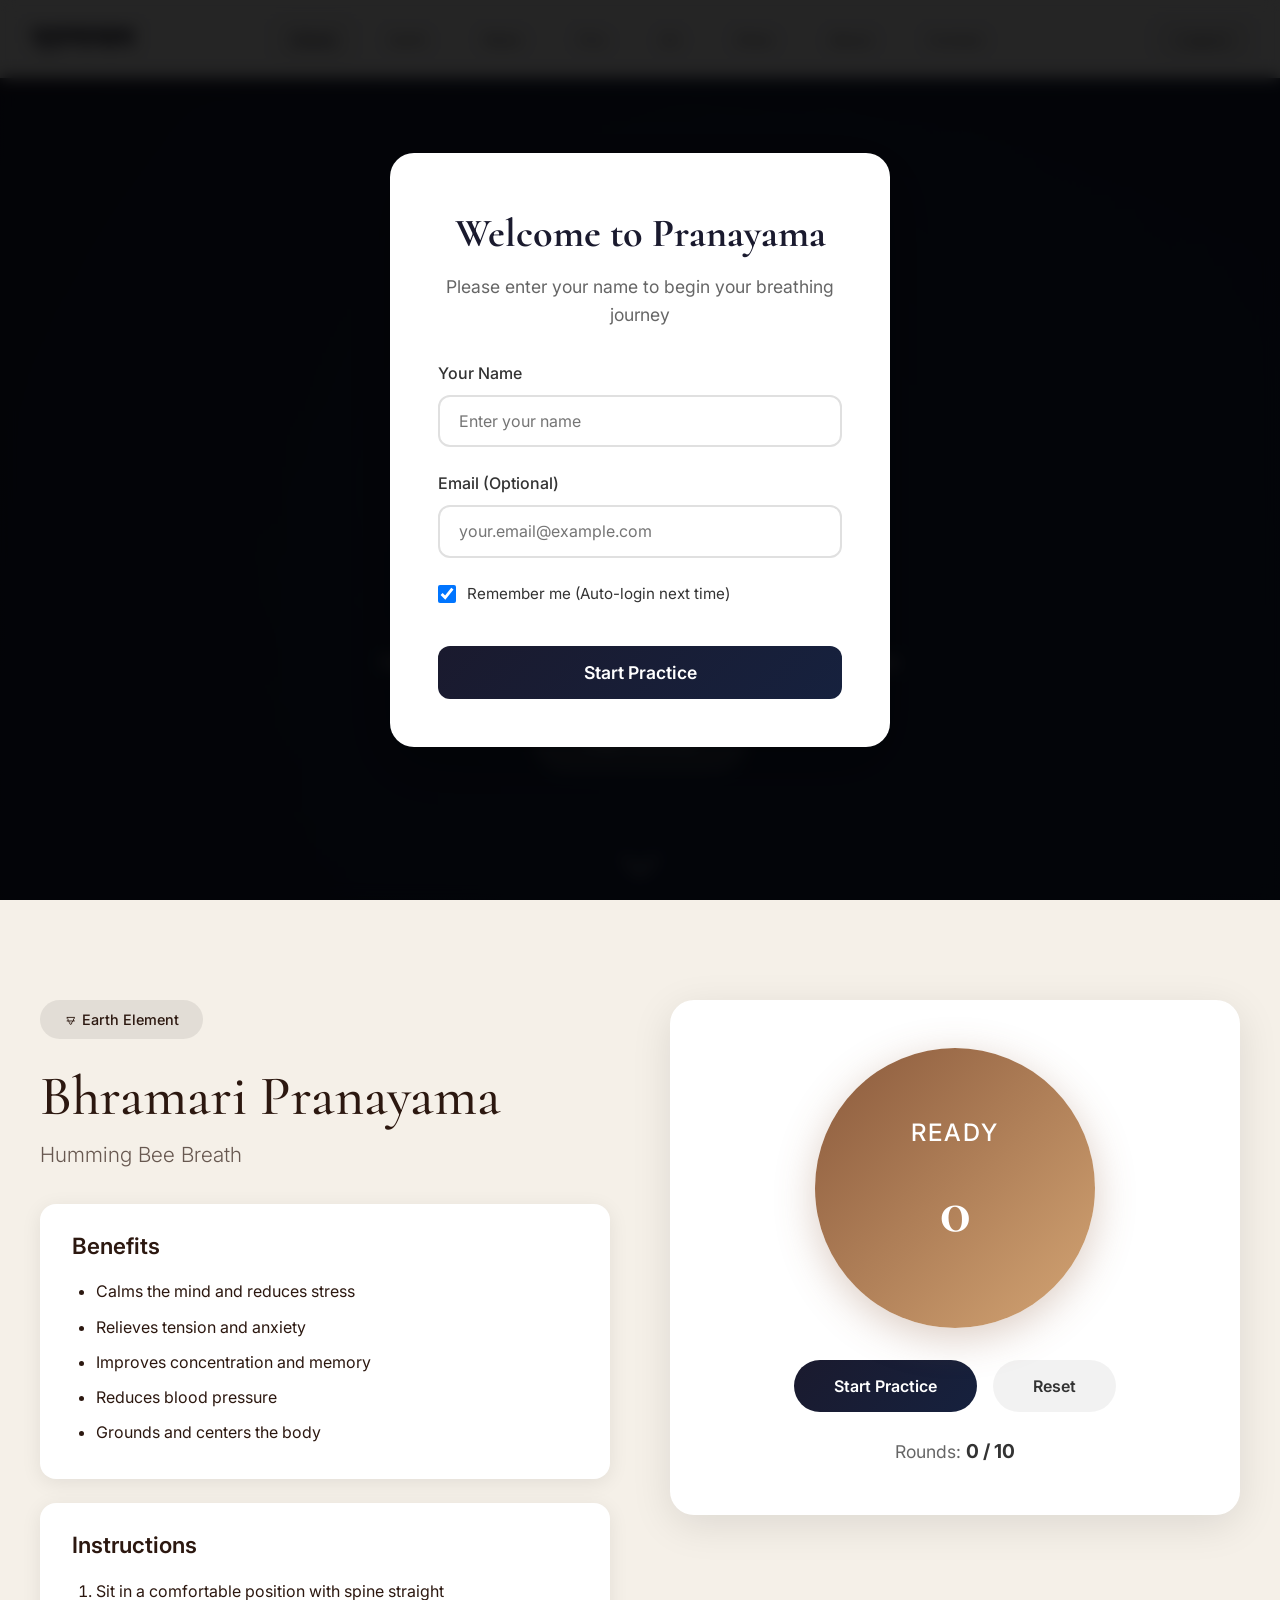
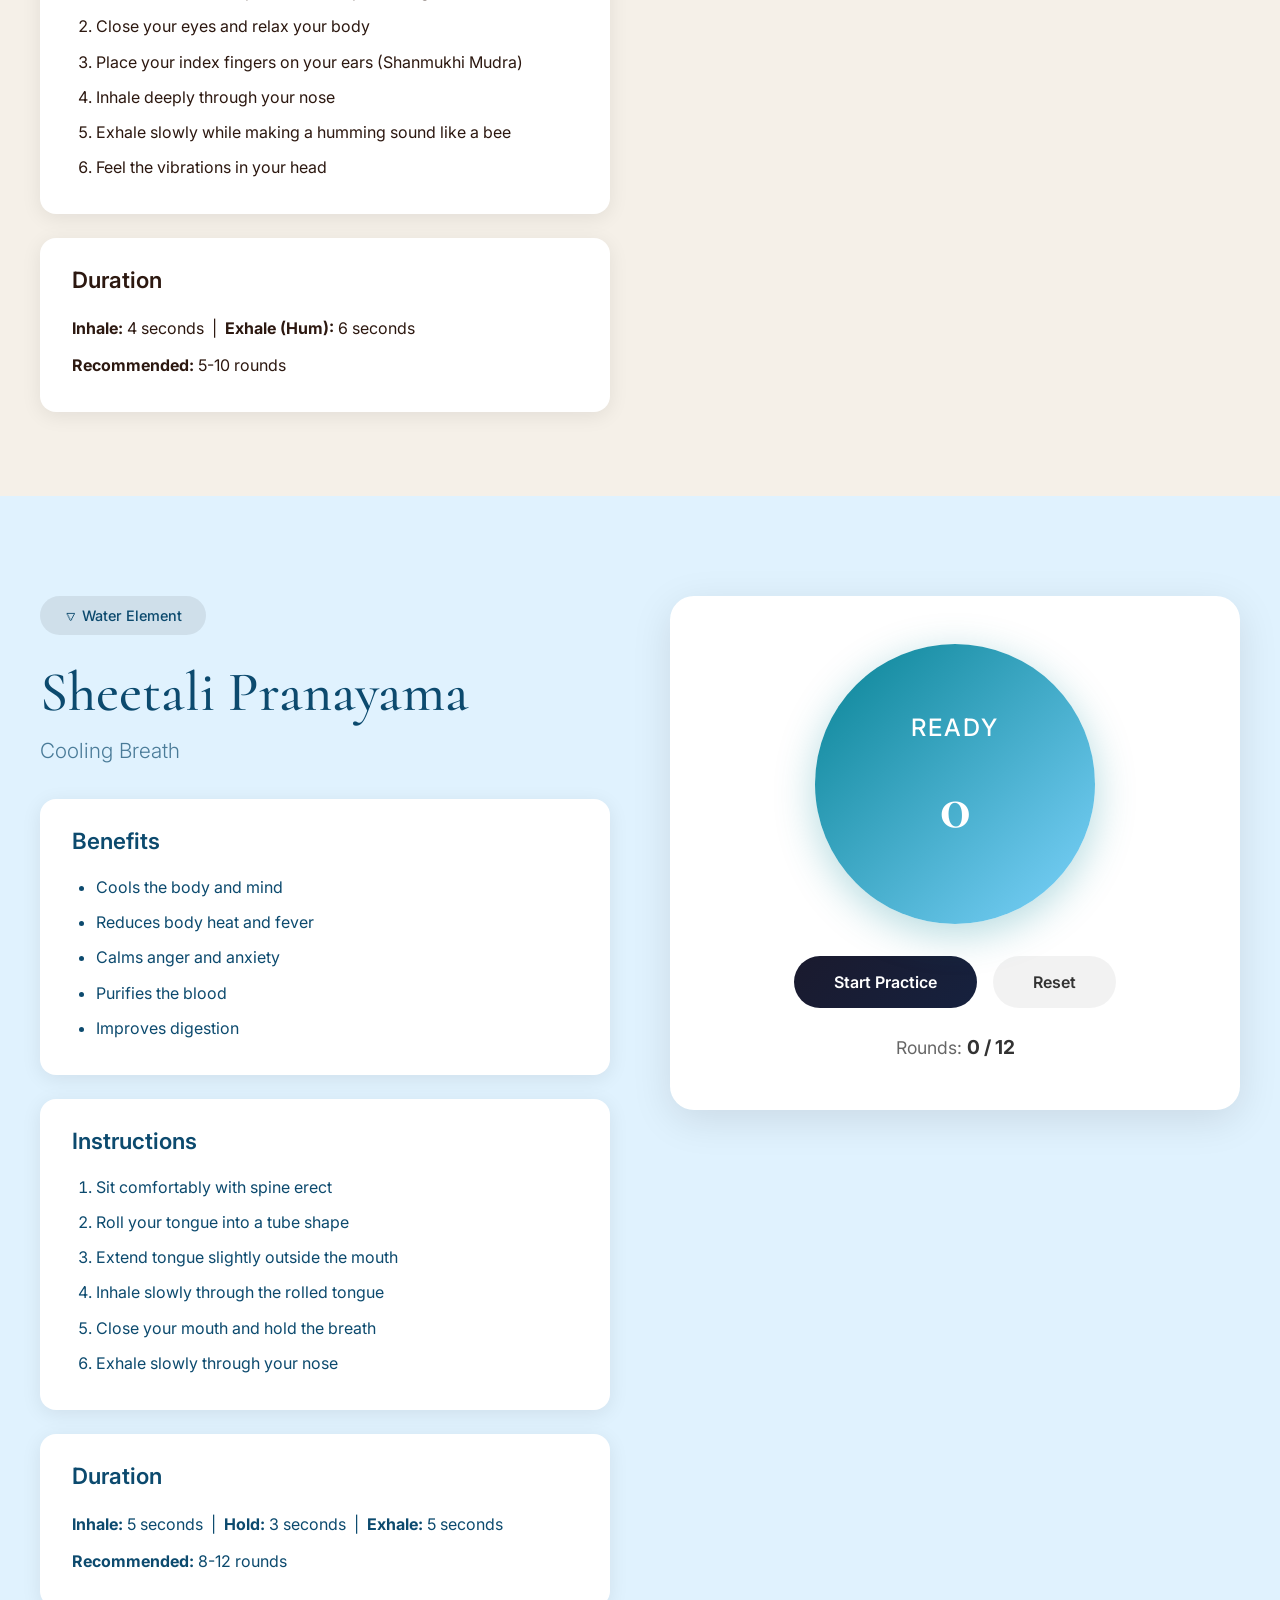
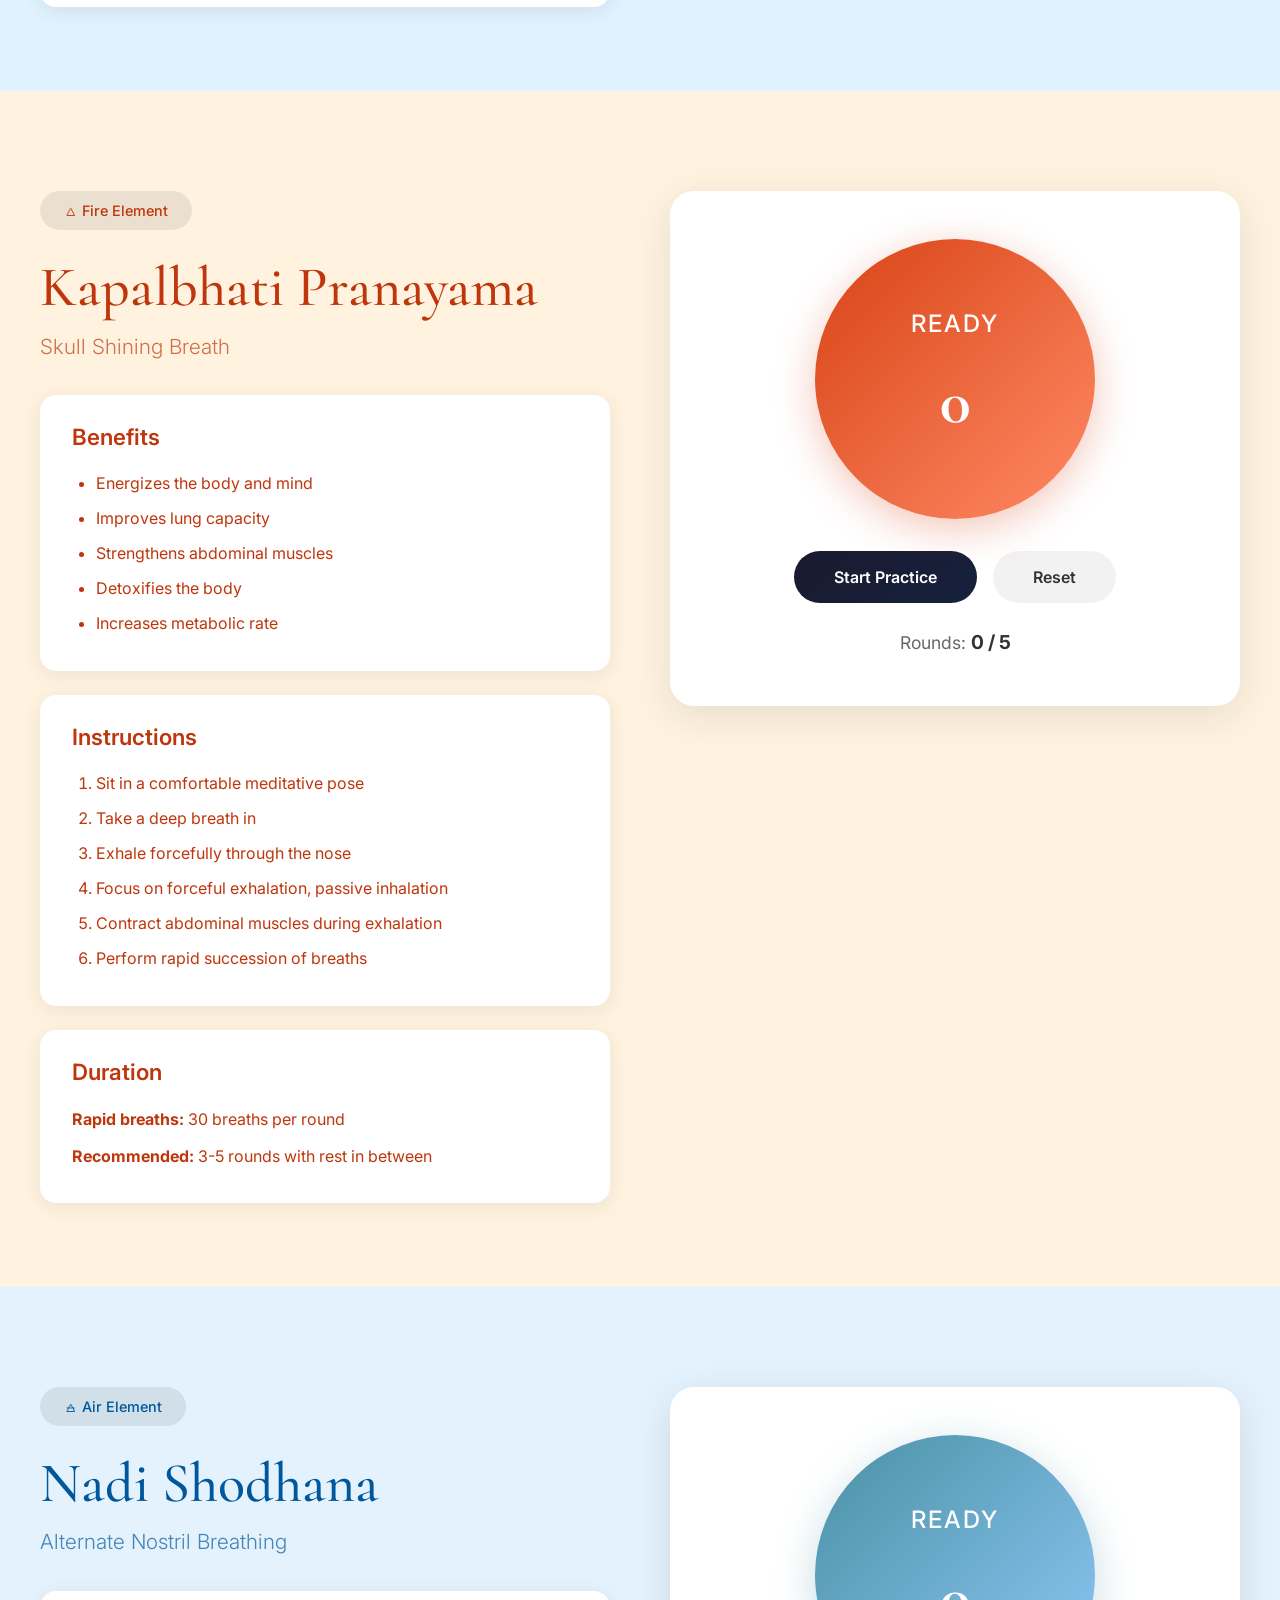
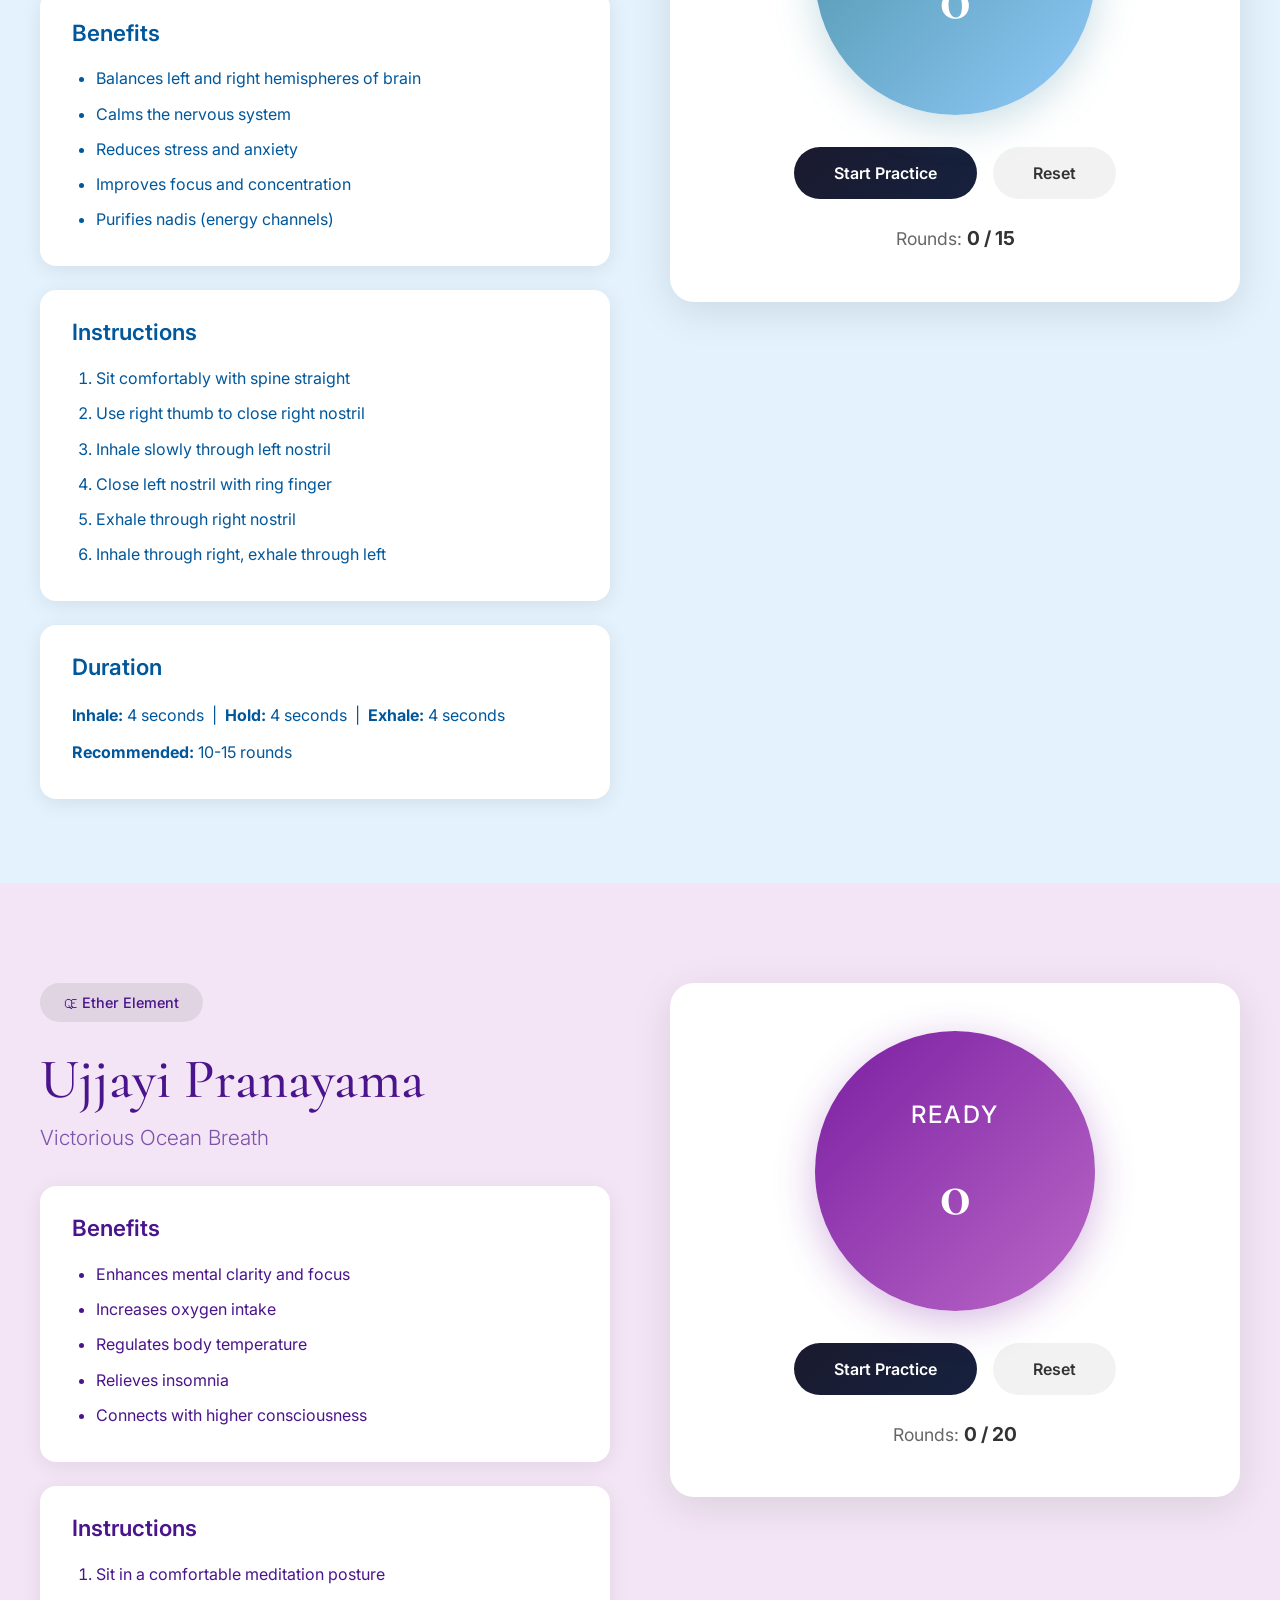
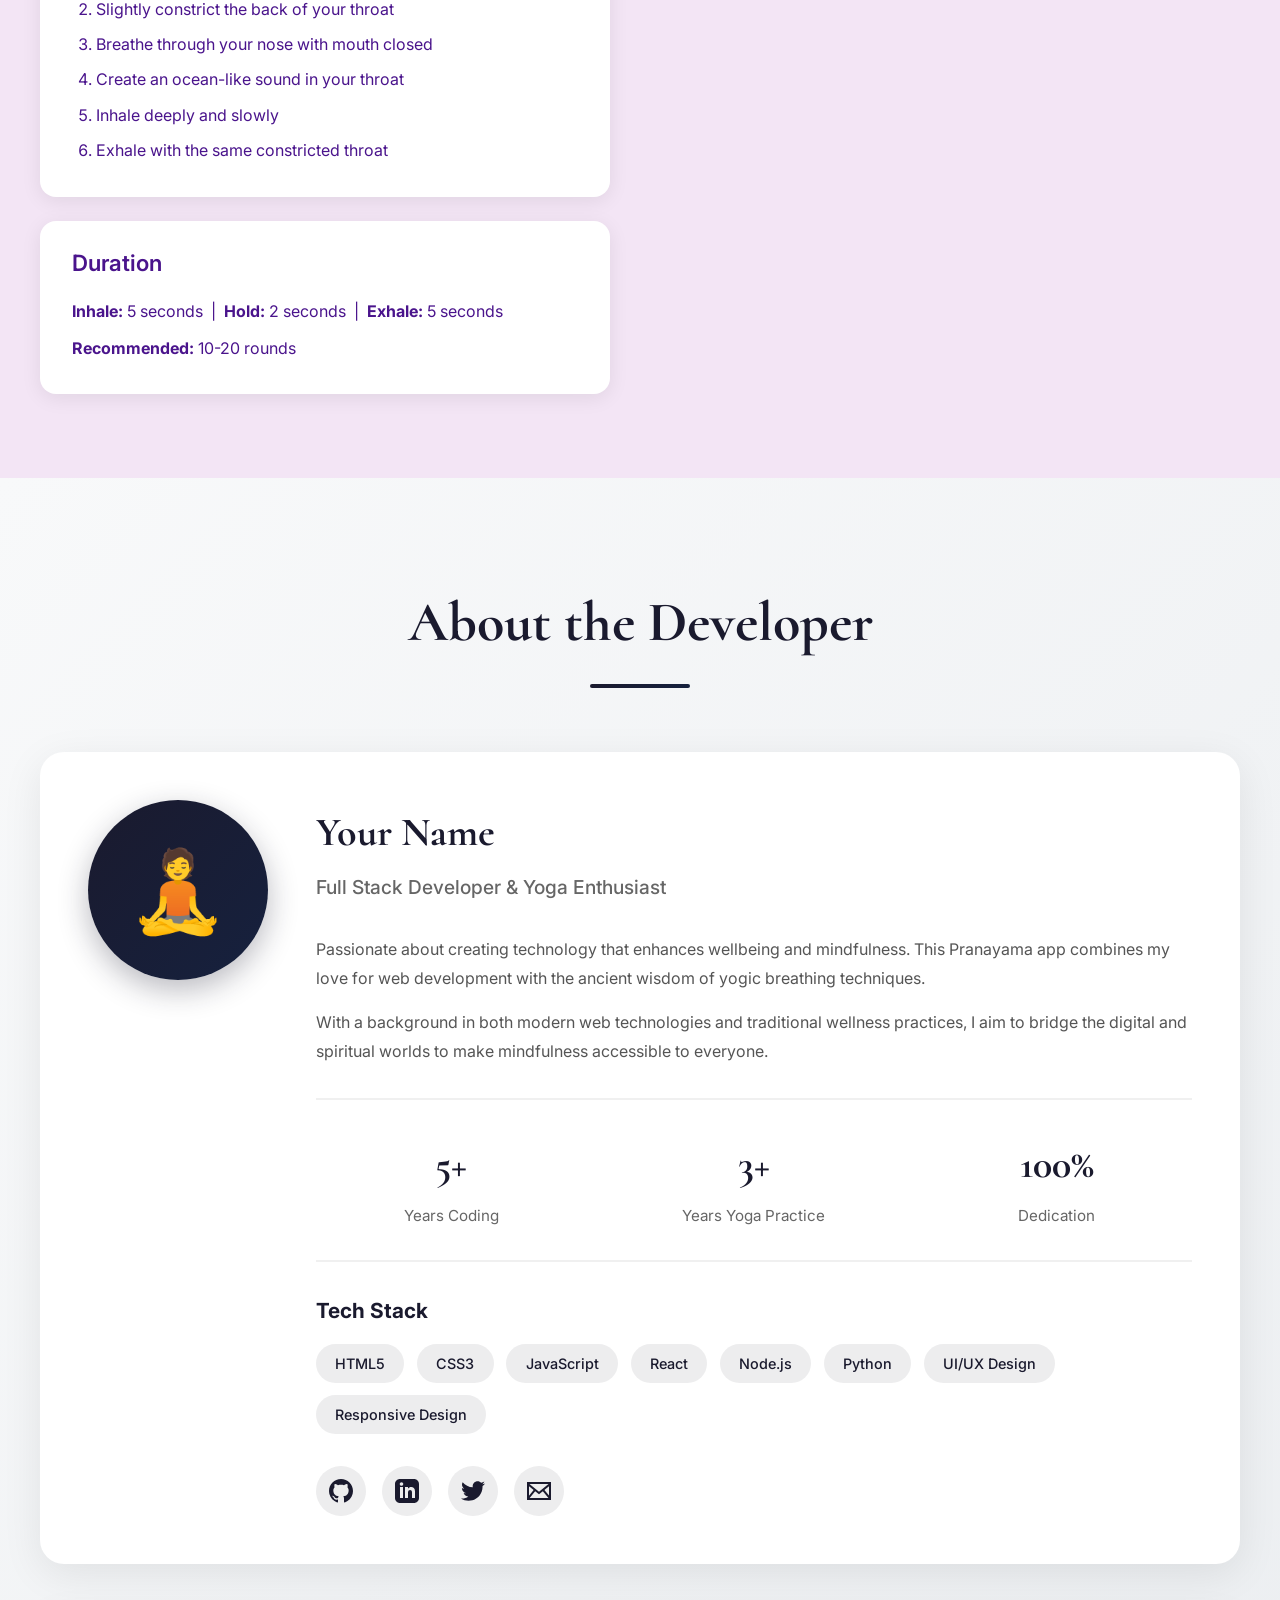
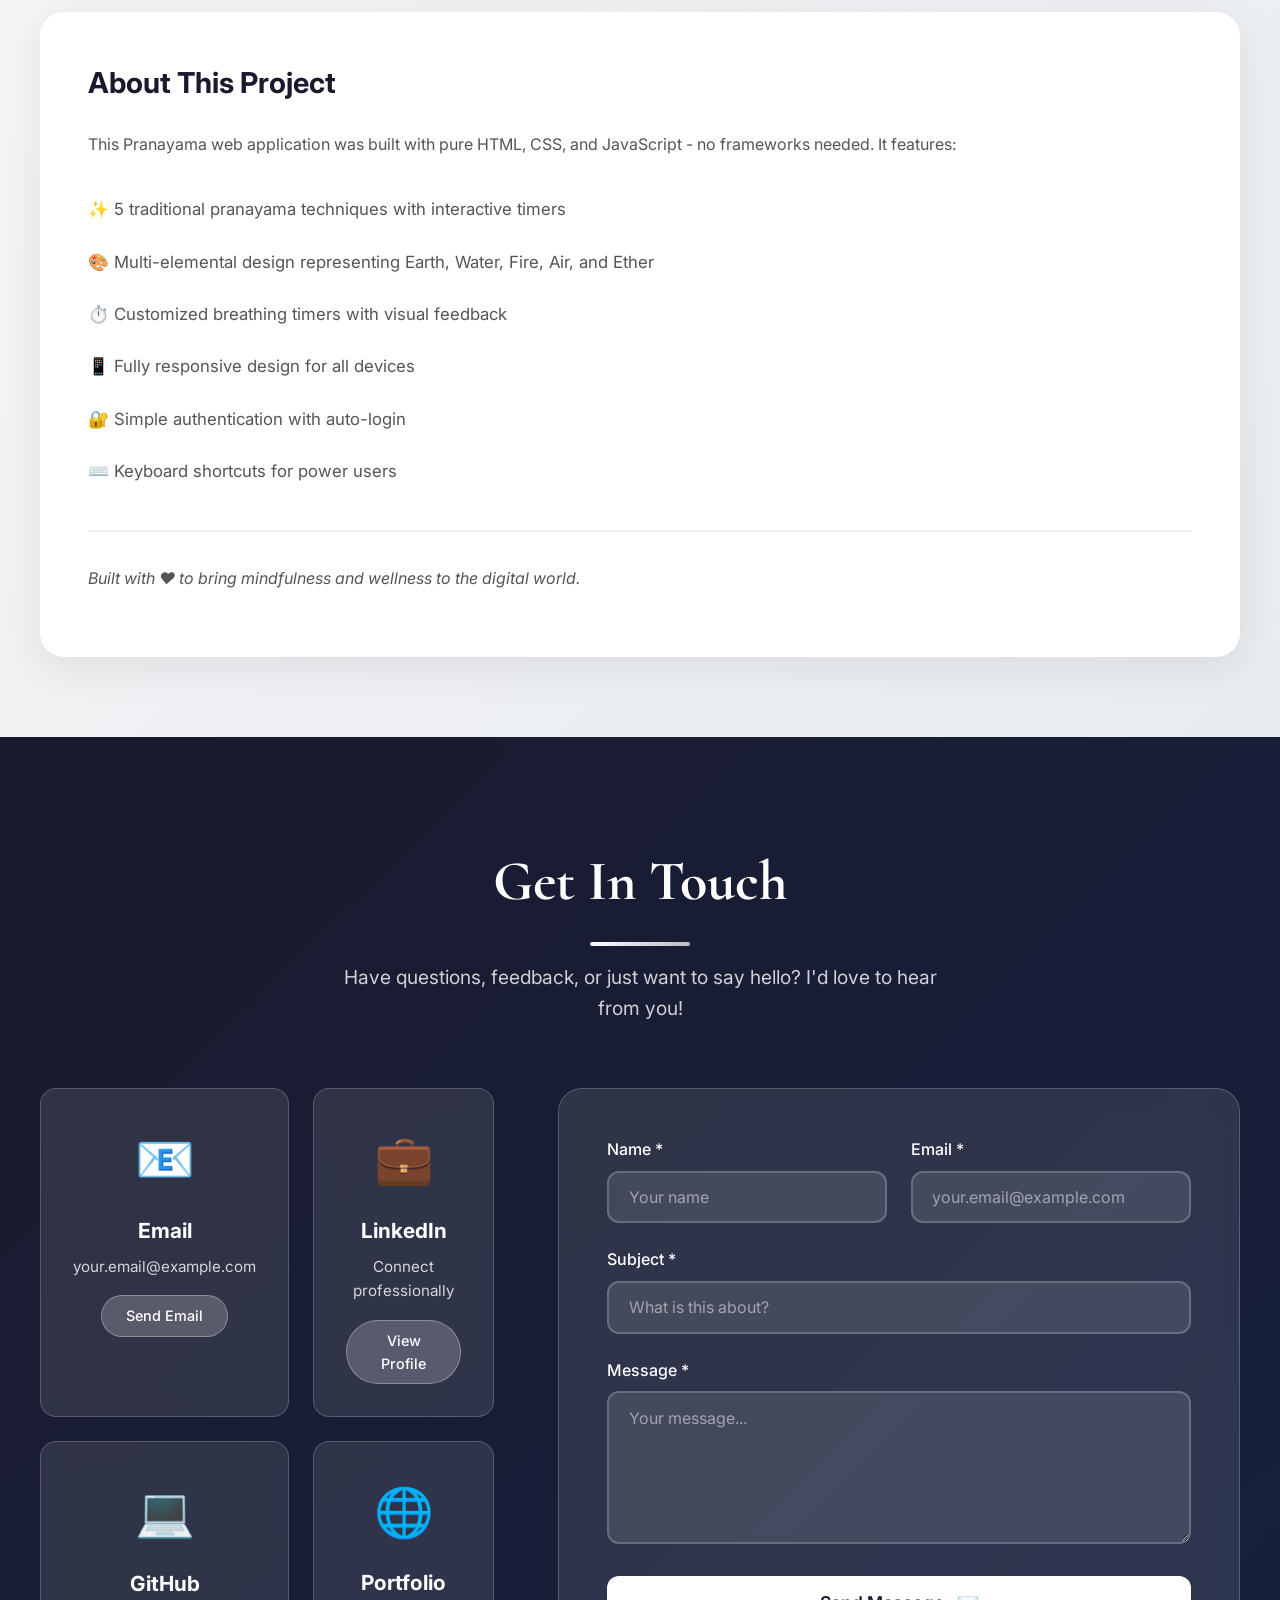
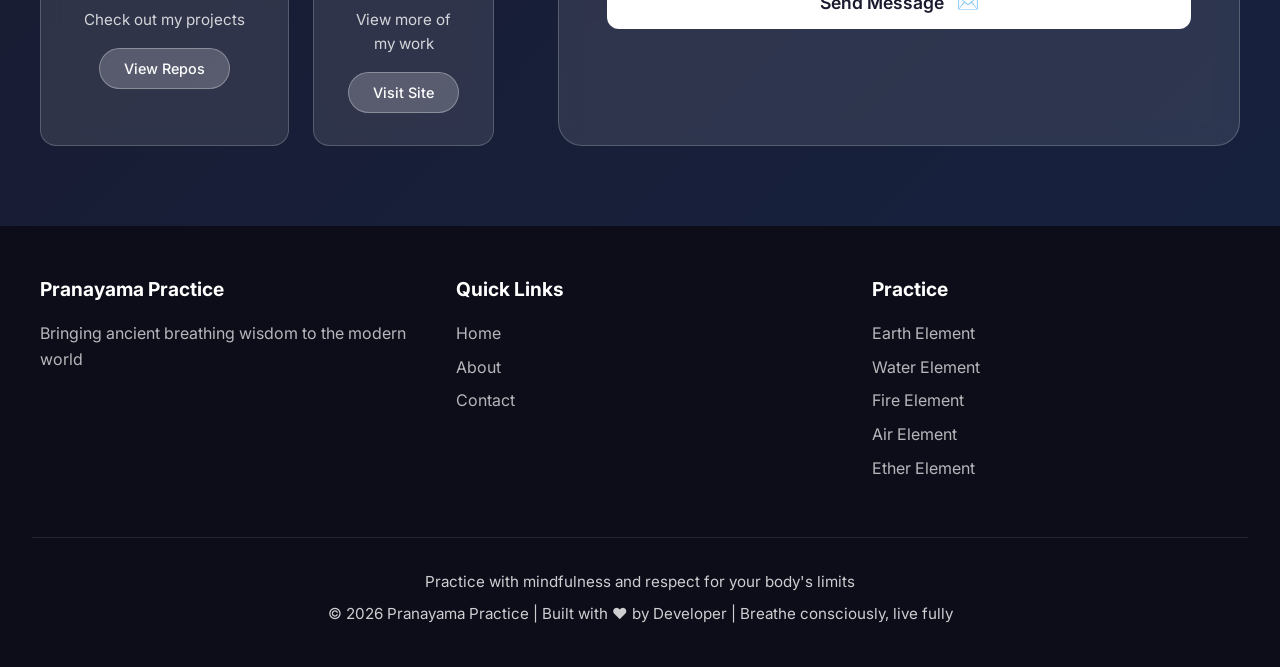
==== index.html @ 06bafe00 "Update stylesheet link in index.html" ====
<!DOCTYPE html>
<html lang="en">
<head>
    <meta charset="UTF-8">
    <meta name="viewport" content="width=device-width, initial-scale=1.0">
    <title>Pranayama - The Art of Breath</title>
    <link rel="preconnect" href="https://fonts.googleapis.com">
    <link rel="preconnect" href="https://fonts.gstatic.com" crossorigin>
    <link href="https://fonts.googleapis.com/css2?family=Inter:wght@300;400;500;600;700&family=Cormorant:wght@300;400;500;600&display=swap" rel="stylesheet">
    <link rel="stylesheet" href="style.css">
</head>
<body>
    <!-- Authentication Modal -->
    <div id="auth-modal" class="auth-modal">
        <div class="auth-content">
            <div class="auth-header">
                <h2>Welcome to Pranayama</h2>
                <p>Please enter your name to begin your breathing journey</p>
            </div>
            <form id="auth-form" class="auth-form">
                <div class="form-group">
                    <label for="user-name">Your Name</label>
                    <input type="text" id="user-name" name="user-name" placeholder="Enter your name" required autocomplete="name">
                </div>
                <div class="form-group">
                    <label for="user-email">Email (Optional)</label>
                    <input type="email" id="user-email" name="user-email" placeholder="your.email@example.com" autocomplete="email">
                </div>
                <div class="form-group checkbox-group">
                    <label>
                        <input type="checkbox" id="remember-me" checked>
                        <span>Remember me (Auto-login next time)</span>
                    </label>
                </div>
                <button type="submit" class="btn-auth">Start Practice</button>
            </form>
        </div>
    </div>

    <!-- Navigation -->
    <nav class="nav">
        <div class="nav-logo">प्राणायाम</div>
        <div class="nav-links">
            <a href="#hero" class="nav-link active" data-section="hero">Home</a>
            <a href="#earth" class="nav-link" data-section="earth">Earth</a>
            <a href="#water" class="nav-link" data-section="water">Water</a>
            <a href="#fire" class="nav-link" data-section="fire">Fire</a>
            <a href="#air" class="nav-link" data-section="air">Air</a>
            <a href="#ether" class="nav-link" data-section="ether">Ether</a>
            <a href="#about" class="nav-link" data-section="about">About</a>
            <a href="#contact" class="nav-link" data-section="contact">Contact</a>
        </div>
        <div class="nav-user">
            <span id="user-greeting" class="user-greeting"></span>
            <button id="logout-btn" class="btn-logout">Logout</button>
        </div>
    </nav>

    <!-- Hero Section -->
    <section id="hero" class="section hero-section">
        <div class="hero-content">
            <h1 class="hero-title">Pranayama</h1>
            <p class="hero-subtitle">The Art of Conscious Breathing</p>
            <div class="hero-breath-circle">
                <div class="breath-ring"></div>
                <div class="breath-ring"></div>
                <div class="breath-ring"></div>
            </div>
            <p class="hero-tagline">Explore the five elements through ancient breathing techniques</p>
            <a href="#earth" class="hero-cta">Begin Journey</a>
        </div>
        <div class="scroll-indicator">
            <div class="scroll-arrow"></div>
        </div>
    </section>

    <!-- Earth Element - Bhramari (Humming Bee Breath) -->
    <section id="earth" class="section pranayama-section" data-element="earth">
        <div class="pranayama-container">
            <div class="pranayama-info">
                <div class="element-badge">🜃 Earth Element</div>
                <h2 class="pranayama-title">Bhramari Pranayama</h2>
                <p class="pranayama-subtitle">Humming Bee Breath</p>
                
                <div class="info-card">
                    <h3>Benefits</h3>
                    <ul>
                        <li>Calms the mind and reduces stress</li>
                        <li>Relieves tension and anxiety</li>
                        <li>Improves concentration and memory</li>
                        <li>Reduces blood pressure</li>
                        <li>Grounds and centers the body</li>
                    </ul>
                </div>

                <div class="info-card">
                    <h3>Instructions</h3>
                    <ol>
                        <li>Sit in a comfortable position with spine straight</li>
                        <li>Close your eyes and relax your body</li>
                        <li>Place your index fingers on your ears (Shanmukhi Mudra)</li>
                        <li>Inhale deeply through your nose</li>
                        <li>Exhale slowly while making a humming sound like a bee</li>
                        <li>Feel the vibrations in your head</li>
                    </ol>
                </div>

                <div class="info-card">
                    <h3>Duration</h3>
                    <p><strong>Inhale:</strong> 4 seconds &nbsp;|&nbsp; <strong>Exhale (Hum):</strong> 6 seconds</p>
                    <p><strong>Recommended:</strong> 5-10 rounds</p>
                </div>
            </div>

            <div class="pranayama-timer">
                <div class="timer-card">
                    <div class="breath-circle" id="earth-circle">
                        <div class="circle-inner">
                            <span class="breath-phase" id="earth-phase">Ready</span>
                            <span class="breath-count" id="earth-count">0</span>
                        </div>
                    </div>
                    <div class="timer-controls">
                        <button class="btn-primary" id="earth-start">Start Practice</button>
                        <button class="btn-secondary" id="earth-reset">Reset</button>
                    </div>
                    <div class="rounds-counter">
                        <span>Rounds: <strong id="earth-rounds">0 / 10</strong></span>
                    </div>
                </div>
            </div>
        </div>
    </section>

    <!-- Water Element - Sheetali (Cooling Breath) -->
    <section id="water" class="section pranayama-section" data-element="water">
        <div class="pranayama-container">
            <div class="pranayama-info">
                <div class="element-badge">🜄 Water Element</div>
                <h2 class="pranayama-title">Sheetali Pranayama</h2>
                <p class="pranayama-subtitle">Cooling Breath</p>
                
                <div class="info-card">
                    <h3>Benefits</h3>
                    <ul>
                        <li>Cools the body and mind</li>
                        <li>Reduces body heat and fever</li>
                        <li>Calms anger and anxiety</li>
                        <li>Purifies the blood</li>
                        <li>Improves digestion</li>
                    </ul>
                </div>

                <div class="info-card">
                    <h3>Instructions</h3>
                    <ol>
                        <li>Sit comfortably with spine erect</li>
                        <li>Roll your tongue into a tube shape</li>
                        <li>Extend tongue slightly outside the mouth</li>
                        <li>Inhale slowly through the rolled tongue</li>
                        <li>Close your mouth and hold the breath</li>
                        <li>Exhale slowly through your nose</li>
                    </ol>
                </div>

                <div class="info-card">
                    <h3>Duration</h3>
                    <p><strong>Inhale:</strong> 5 seconds &nbsp;|&nbsp; <strong>Hold:</strong> 3 seconds &nbsp;|&nbsp; <strong>Exhale:</strong> 5 seconds</p>
                    <p><strong>Recommended:</strong> 8-12 rounds</p>
                </div>
            </div>

            <div class="pranayama-timer">
                <div class="timer-card">
                    <div class="breath-circle" id="water-circle">
                        <div class="circle-inner">
                            <span class="breath-phase" id="water-phase">Ready</span>
                            <span class="breath-count" id="water-count">0</span>
                        </div>
                    </div>
                    <div class="timer-controls">
                        <button class="btn-primary" id="water-start">Start Practice</button>
                        <button class="btn-secondary" id="water-reset">Reset</button>
                    </div>
                    <div class="rounds-counter">
                        <span>Rounds: <strong id="water-rounds">0 / 12</strong></span>
                    </div>
                </div>
            </div>
        </div>
    </section>

    <!-- Fire Element - Kapalbhati (Skull Shining Breath) -->
    <section id="fire" class="section pranayama-section" data-element="fire">
        <div class="pranayama-container">
            <div class="pranayama-info">
                <div class="element-badge">🜂 Fire Element</div>
                <h2 class="pranayama-title">Kapalbhati Pranayama</h2>
                <p class="pranayama-subtitle">Skull Shining Breath</p>
                
                <div class="info-card">
                    <h3>Benefits</h3>
                    <ul>
                        <li>Energizes the body and mind</li>
                        <li>Improves lung capacity</li>
                        <li>Strengthens abdominal muscles</li>
                        <li>Detoxifies the body</li>
                        <li>Increases metabolic rate</li>
                    </ul>
                </div>

                <div class="info-card">
                    <h3>Instructions</h3>
                    <ol>
                        <li>Sit in a comfortable meditative pose</li>
                        <li>Take a deep breath in</li>
                        <li>Exhale forcefully through the nose</li>
                        <li>Focus on forceful exhalation, passive inhalation</li>
                        <li>Contract abdominal muscles during exhalation</li>
                        <li>Perform rapid succession of breaths</li>
                    </ol>
                </div>

                <div class="info-card">
                    <h3>Duration</h3>
                    <p><strong>Rapid breaths:</strong> 30 breaths per round</p>
                    <p><strong>Recommended:</strong> 3-5 rounds with rest in between</p>
                </div>
            </div>

            <div class="pranayama-timer">
                <div class="timer-card">
                    <div class="breath-circle" id="fire-circle">
                        <div class="circle-inner">
                            <span class="breath-phase" id="fire-phase">Ready</span>
                            <span class="breath-count" id="fire-count">0</span>
                        </div>
                    </div>
                    <div class="timer-controls">
                        <button class="btn-primary" id="fire-start">Start Practice</button>
                        <button class="btn-secondary" id="fire-reset">Reset</button>
                    </div>
                    <div class="rounds-counter">
                        <span>Rounds: <strong id="fire-rounds">0 / 5</strong></span>
                    </div>
                </div>
            </div>
        </div>
    </section>

    <!-- Air Element - Nadi Shodhana (Alternate Nostril Breathing) -->
    <section id="air" class="section pranayama-section" data-element="air">
        <div class="pranayama-container">
            <div class="pranayama-info">
                <div class="element-badge">🜁 Air Element</div>
                <h2 class="pranayama-title">Nadi Shodhana</h2>
                <p class="pranayama-subtitle">Alternate Nostril Breathing</p>
                
                <div class="info-card">
                    <h3>Benefits</h3>
                    <ul>
                        <li>Balances left and right hemispheres of brain</li>
                        <li>Calms the nervous system</li>
                        <li>Reduces stress and anxiety</li>
                        <li>Improves focus and concentration</li>
                        <li>Purifies nadis (energy channels)</li>
                    </ul>
                </div>

                <div class="info-card">
                    <h3>Instructions</h3>
                    <ol>
                        <li>Sit comfortably with spine straight</li>
                        <li>Use right thumb to close right nostril</li>
                        <li>Inhale slowly through left nostril</li>
                        <li>Close left nostril with ring finger</li>
                        <li>Exhale through right nostril</li>
                        <li>Inhale through right, exhale through left</li>
                    </ol>
                </div>

                <div class="info-card">
                    <h3>Duration</h3>
                    <p><strong>Inhale:</strong> 4 seconds &nbsp;|&nbsp; <strong>Hold:</strong> 4 seconds &nbsp;|&nbsp; <strong>Exhale:</strong> 4 seconds</p>
                    <p><strong>Recommended:</strong> 10-15 rounds</p>
                </div>
            </div>

            <div class="pranayama-timer">
                <div class="timer-card">
                    <div class="breath-circle" id="air-circle">
                        <div class="circle-inner">
                            <span class="breath-phase" id="air-phase">Ready</span>
                            <span class="breath-count" id="air-count">0</span>
                        </div>
                    </div>
                    <div class="timer-controls">
                        <button class="btn-primary" id="air-start">Start Practice</button>
                        <button class="btn-secondary" id="air-reset">Reset</button>
                    </div>
                    <div class="rounds-counter">
                        <span>Rounds: <strong id="air-rounds">0 / 15</strong></span>
                    </div>
                </div>
            </div>
        </div>
    </section>

    <!-- Ether Element - Ujjayi (Ocean Breath) -->
    <section id="ether" class="section pranayama-section" data-element="ether">
        <div class="pranayama-container">
            <div class="pranayama-info">
                <div class="element-badge">🜀 Ether Element</div>
                <h2 class="pranayama-title">Ujjayi Pranayama</h2>
                <p class="pranayama-subtitle">Victorious Ocean Breath</p>
                
                <div class="info-card">
                    <h3>Benefits</h3>
                    <ul>
                        <li>Enhances mental clarity and focus</li>
                        <li>Increases oxygen intake</li>
                        <li>Regulates body temperature</li>
                        <li>Relieves insomnia</li>
                        <li>Connects with higher consciousness</li>
                    </ul>
                </div>

                <div class="info-card">
                    <h3>Instructions</h3>
                    <ol>
                        <li>Sit in a comfortable meditation posture</li>
                        <li>Slightly constrict the back of your throat</li>
                        <li>Breathe through your nose with mouth closed</li>
                        <li>Create an ocean-like sound in your throat</li>
                        <li>Inhale deeply and slowly</li>
                        <li>Exhale with the same constricted throat</li>
                    </ol>
                </div>

                <div class="info-card">
                    <h3>Duration</h3>
                    <p><strong>Inhale:</strong> 5 seconds &nbsp;|&nbsp; <strong>Hold:</strong> 2 seconds &nbsp;|&nbsp; <strong>Exhale:</strong> 5 seconds</p>
                    <p><strong>Recommended:</strong> 10-20 rounds</p>
                </div>
            </div>

            <div class="pranayama-timer">
                <div class="timer-card">
                    <div class="breath-circle" id="ether-circle">
                        <div class="circle-inner">
                            <span class="breath-phase" id="ether-phase">Ready</span>
                            <span class="breath-count" id="ether-count">0</span>
                        </div>
                    </div>
                    <div class="timer-controls">
                        <button class="btn-primary" id="ether-start">Start Practice</button>
                        <button class="btn-secondary" id="ether-reset">Reset</button>
                    </div>
                    <div class="rounds-counter">
                        <span>Rounds: <strong id="ether-rounds">0 / 20</strong></span>
                    </div>
                </div>
            </div>
        </div>
    </section>

    <!-- About Developer Section -->
    <section id="about" class="section about-section">
        <div class="about-container">
            <div class="about-header">
                <h2 class="section-title">About the Developer</h2>
                <div class="title-underline"></div>
            </div>
            
            <div class="about-content">
                <div class="developer-card">
                    <div class="developer-avatar">
                        <div class="avatar-circle">
                            <span class="avatar-text">🧘</span>
                        </div>
                    </div>
                    
                    <div class="developer-info">
                        <h3 class="developer-name">Your Name</h3>
                        <p class="developer-title">Full Stack Developer & Yoga Enthusiast</p>
                        
                        <div class="developer-bio">
                            <p>Passionate about creating technology that enhances wellbeing and mindfulness. This Pranayama app combines my love for web development with the ancient wisdom of yogic breathing techniques.</p>
                            
                            <p>With a background in both modern web technologies and traditional wellness practices, I aim to bridge the digital and spiritual worlds to make mindfulness accessible to everyone.</p>
                        </div>
                        
                        <div class="developer-stats">
                            <div class="stat-item">
                                <span class="stat-number">5+</span>
                                <span class="stat-label">Years Coding</span>
                            </div>
                            <div class="stat-item">
                                <span class="stat-number">3+</span>
                                <span class="stat-label">Years Yoga Practice</span>
                            </div>
                            <div class="stat-item">
                                <span class="stat-number">100%</span>
                                <span class="stat-label">Dedication</span>
                            </div>
                        </div>
                        
                        <div class="developer-skills">
                            <h4>Tech Stack</h4>
                            <div class="skills-tags">
                                <span class="skill-tag">HTML5</span>
                                <span class="skill-tag">CSS3</span>
                                <span class="skill-tag">JavaScript</span>
                                <span class="skill-tag">React</span>
                                <span class="skill-tag">Node.js</span>
                                <span class="skill-tag">Python</span>
                                <span class="skill-tag">UI/UX Design</span>
                                <span class="skill-tag">Responsive Design</span>
                            </div>
                        </div>
                        
                        <div class="social-links">
                            <a href="https://github.com/yourusername" target="_blank" class="social-link" aria-label="GitHub">
                                <svg width="24" height="24" viewBox="0 0 24 24" fill="currentColor">
                                    <path d="M12 0c-6.626 0-12 5.373-12 12 0 5.302 3.438 9.8 8.207 11.387.599.111.793-.261.793-.577v-2.234c-3.338.726-4.033-1.416-4.033-1.416-.546-1.387-1.333-1.756-1.333-1.756-1.089-.745.083-.729.083-.729 1.205.084 1.839 1.237 1.839 1.237 1.07 1.834 2.807 1.304 3.492.997.107-.775.418-1.305.762-1.604-2.665-.305-5.467-1.334-5.467-5.931 0-1.311.469-2.381 1.236-3.221-.124-.303-.535-1.524.117-3.176 0 0 1.008-.322 3.301 1.23.957-.266 1.983-.399 3.003-.404 1.02.005 2.047.138 3.006.404 2.291-1.552 3.297-1.23 3.297-1.23.653 1.653.242 2.874.118 3.176.77.84 1.235 1.911 1.235 3.221 0 4.609-2.807 5.624-5.479 5.921.43.372.823 1.102.823 2.222v3.293c0 .319.192.694.801.576 4.765-1.589 8.199-6.086 8.199-11.386 0-6.627-5.373-12-12-12z"/>
                                </svg>
                            </a>
                            <a href="https://linkedin.com/in/yourusername" target="_blank" class="social-link" aria-label="LinkedIn">
                                <svg width="24" height="24" viewBox="0 0 24 24" fill="currentColor">
                                    <path d="M19 0h-14c-2.761 0-5 2.239-5 5v14c0 2.761 2.239 5 5 5h14c2.762 0 5-2.239 5-5v-14c0-2.761-2.238-5-5-5zm-11 19h-3v-11h3v11zm-1.5-12.268c-.966 0-1.75-.79-1.75-1.764s.784-1.764 1.75-1.764 1.75.79 1.75 1.764-.783 1.764-1.75 1.764zm13.5 12.268h-3v-5.604c0-3.368-4-3.113-4 0v5.604h-3v-11h3v1.765c1.396-2.586 7-2.777 7 2.476v6.759z"/>
                                </svg>
                            </a>
                            <a href="https://twitter.com/yourusername" target="_blank" class="social-link" aria-label="Twitter">
                                <svg width="24" height="24" viewBox="0 0 24 24" fill="currentColor">
                                    <path d="M24 4.557c-.883.392-1.832.656-2.828.775 1.017-.609 1.798-1.574 2.165-2.724-.951.564-2.005.974-3.127 1.195-.897-.957-2.178-1.555-3.594-1.555-3.179 0-5.515 2.966-4.797 6.045-4.091-.205-7.719-2.165-10.148-5.144-1.29 2.213-.669 5.108 1.523 6.574-.806-.026-1.566-.247-2.229-.616-.054 2.281 1.581 4.415 3.949 4.89-.693.188-1.452.232-2.224.084.626 1.956 2.444 3.379 4.6 3.419-2.07 1.623-4.678 2.348-7.29 2.04 2.179 1.397 4.768 2.212 7.548 2.212 9.142 0 14.307-7.721 13.995-14.646.962-.695 1.797-1.562 2.457-2.549z"/>
                                </svg>
                            </a>
                            <a href="mailto:your.email@example.com" class="social-link" aria-label="Email">
                                <svg width="24" height="24" viewBox="0 0 24 24" fill="currentColor">
                                    <path d="M0 3v18h24v-18h-24zm6.623 7.929l-4.623 5.712v-9.458l4.623 3.746zm-4.141-5.929h19.035l-9.517 7.713-9.518-7.713zm5.694 7.188l3.824 3.099 3.83-3.104 5.612 6.817h-18.779l5.513-6.812zm9.208-1.264l4.616-3.741v9.348l-4.616-5.607z"/>
                                </svg>
                            </a>
                        </div>
                    </div>
                </div>
                
                <div class="project-info">
                    <h4>About This Project</h4>
                    <p>This Pranayama web application was built with pure HTML, CSS, and JavaScript - no frameworks needed. It features:</p>
                    <ul class="project-features">
                        <li>✨ 5 traditional pranayama techniques with interactive timers</li>
                        <li>🎨 Multi-elemental design representing Earth, Water, Fire, Air, and Ether</li>
                        <li>⏱️ Customized breathing timers with visual feedback</li>
                        <li>📱 Fully responsive design for all devices</li>
                        <li>🔐 Simple authentication with auto-login</li>
                        <li>⌨️ Keyboard shortcuts for power users</li>
                    </ul>
                    <p class="project-note">Built with ❤️ to bring mindfulness and wellness to the digital world.</p>
                </div>
            </div>
        </div>
    </section>

    <!-- Contact Section -->
    <section id="contact" class="section contact-section">
        <div class="contact-container">
            <div class="contact-header">
                <h2 class="section-title">Get In Touch</h2>
                <div class="title-underline"></div>
                <p class="section-subtitle">Have questions, feedback, or just want to say hello? I'd love to hear from you!</p>
            </div>
            
            <div class="contact-content">
                <div class="contact-info">
                    <div class="contact-card">
                        <div class="contact-icon">📧</div>
                        <h3>Email</h3>
                        <p>your.email@example.com</p>
                        <a href="mailto:your.email@example.com" class="contact-link">Send Email</a>
                    </div>
                    
                    <div class="contact-card">
                        <div class="contact-icon">💼</div>
                        <h3>LinkedIn</h3>
                        <p>Connect professionally</p>
                        <a href="https://linkedin.com/in/yourusername" target="_blank" class="contact-link">View Profile</a>
                    </div>
                    
                    <div class="contact-card">
                        <div class="contact-icon">💻</div>
                        <h3>GitHub</h3>
                        <p>Check out my projects</p>
                        <a href="https://github.com/yourusername" target="_blank" class="contact-link">View Repos</a>
                    </div>
                    
                    <div class="contact-card">
                        <div class="contact-icon">🌐</div>
                        <h3>Portfolio</h3>
                        <p>View more of my work</p>
                        <a href="https://yourportfolio.com" target="_blank" class="contact-link">Visit Site</a>
                    </div>
                </div>
                
                <div class="contact-form-wrapper">
                    <form id="contact-form" class="contact-form">
                        <div class="form-row">
                            <div class="form-group">
                                <label for="contact-name">Name *</label>
                                <input type="text" id="contact-name" name="name" required placeholder="Your name">
                            </div>
                            
                            <div class="form-group">
                                <label for="contact-email">Email *</label>
                                <input type="email" id="contact-email" name="email" required placeholder="your.email@example.com">
                            </div>
                        </div>
                        
                        <div class="form-group">
                            <label for="contact-subject">Subject *</label>
                            <input type="text" id="contact-subject" name="subject" required placeholder="What is this about?">
                        </div>
                        
                        <div class="form-group">
                            <label for="contact-message">Message *</label>
                            <textarea id="contact-message" name="message" rows="6" required placeholder="Your message..."></textarea>
                        </div>
                        
                        <button type="submit" class="btn-submit">
                            <span class="btn-text">Send Message</span>
                            <span class="btn-icon">✉️</span>
                        </button>
                        
                        <div id="form-status" class="form-status"></div>
                    </form>
                </div>
            </div>
        </div>
    </section>

    <!-- Footer -->
    <footer class="footer">
        <div class="footer-content">
            <div class="footer-section">
                <h4>Pranayama Practice</h4>
                <p>Bringing ancient breathing wisdom to the modern world</p>
            </div>
            <div class="footer-section">
                <h4>Quick Links</h4>
                <a href="#hero">Home</a>
                <a href="#about">About</a>
                <a href="#contact">Contact</a>
            </div>
            <div class="footer-section">
                <h4>Practice</h4>
                <a href="#earth">Earth Element</a>
                <a href="#water">Water Element</a>
                <a href="#fire">Fire Element</a>
                <a href="#air">Air Element</a>
                <a href="#ether">Ether Element</a>
            </div>
        </div>
        <div class="footer-bottom">
            <p>Practice with mindfulness and respect for your body's limits</p>
            <p>© 2026 Pranayama Practice | Built with ❤️ by <span id="footer-developer-name">Developer</span> | Breathe consciously, live fully</p>
        </div>
    </footer>

    <script src="js/script.js"></script>
</body>
</html>
---- style.css ----
/* =============================================
   GLOBAL STYLES & RESET
   ============================================= */
* {
    margin: 0;
    padding: 0;
    box-sizing: border-box;
}

:root {
    /* Hero Colors */
    --hero-bg: linear-gradient(135deg, #1a1a2e 0%, #16213e 100%);
    --hero-text: #ffffff;
    --hero-accent: #0f3460;
    
    /* Earth Element Colors */
    --earth-primary: #3d2817;
    --earth-secondary: #8b5a3c;
    --earth-light: #d4a574;
    --earth-bg: #f5f0e8;
    --earth-text: #2c1810;
    
    /* Water Element Colors */
    --water-primary: #0a4d68;
    --water-secondary: #088395;
    --water-light: #7dd3fc;
    --water-bg: #e0f2fe;
    --water-text: #0c4a6e;
    
    /* Fire Element Colors */
    --fire-primary: #8b2500;
    --fire-secondary: #d84315;
    --fire-light: #ff8a65;
    --fire-bg: #fff3e0;
    --fire-text: #bf360c;
    
    /* Air Element Colors */
    --air-primary: #1e3a5f;
    --air-secondary: #4a90a4;
    --air-light: #90caf9;
    --air-bg: #e3f2fd;
    --air-text: #01579b;
    
    /* Ether Element Colors */
    --ether-primary: #4a148c;
    --ether-secondary: #7b1fa2;
    --ether-light: #ba68c8;
    --ether-bg: #f3e5f5;
    --ether-text: #4a148c;
    
    /* Typography */
    --font-primary: 'Inter', sans-serif;
    --font-heading: 'Cormorant', serif;
}

html {
    scroll-behavior: smooth;
    scroll-snap-type: y mandatory;
}

body {
    font-family: var(--font-primary);
    line-height: 1.6;
    color: #333;
    overflow-x: hidden;
}

.section {
    min-height: 100vh;
    scroll-snap-align: start;
    position: relative;
    display: flex;
    align-items: center;
    justify-content: center;
    padding: 80px 20px 40px;
}

/* =============================================
   AUTHENTICATION MODAL
   ============================================= */
.auth-modal {
    position: fixed;
    top: 0;
    left: 0;
    right: 0;
    bottom: 0;
    background: rgba(0, 0, 0, 0.85);
    backdrop-filter: blur(8px);
    z-index: 10000;
    display: flex;
    align-items: center;
    justify-content: center;
    animation: fadeIn 0.3s ease;
}

.auth-modal.hidden {
    display: none;
}

@keyframes fadeIn {
    from { opacity: 0; }
    to { opacity: 1; }
}

.auth-content {
    background: white;
    padding: 3rem;
    border-radius: 24px;
    max-width: 500px;
    width: 90%;
    box-shadow: 0 20px 60px rgba(0, 0, 0, 0.3);
    animation: slideUp 0.4s ease;
}

@keyframes slideUp {
    from {
        opacity: 0;
        transform: translateY(30px);
    }
    to {
        opacity: 1;
        transform: translateY(0);
    }
}

.auth-header {
    text-align: center;
    margin-bottom: 2rem;
}

.auth-header h2 {
    font-family: var(--font-heading);
    font-size: 2.5rem;
    color: #1a1a2e;
    margin-bottom: 0.5rem;
}

.auth-header p {
    color: #666;
    font-size: 1.1rem;
}

.auth-form .form-group {
    margin-bottom: 1.5rem;
}

.auth-form label {
    display: block;
    font-weight: 500;
    margin-bottom: 0.5rem;
    color: #333;
}

.auth-form input[type="text"],
.auth-form input[type="email"] {
    width: 100%;
    padding: 0.9rem 1.2rem;
    border: 2px solid #e0e0e0;
    border-radius: 12px;
    font-size: 1rem;
    font-family: var(--font-primary);
    transition: all 0.3s ease;
}

.auth-form input:focus {
    outline: none;
    border-color: #1a1a2e;
    box-shadow: 0 0 0 3px rgba(26, 26, 46, 0.1);
}

.checkbox-group {
    display: flex;
    align-items: center;
}

.checkbox-group label {
    display: flex;
    align-items: center;
    cursor: pointer;
    margin-bottom: 0;
}

.checkbox-group input[type="checkbox"] {
    margin-right: 0.7rem;
    width: 18px;
    height: 18px;
    cursor: pointer;
}

.checkbox-group span {
    font-weight: 400;
    font-size: 0.95rem;
}

.btn-auth {
    width: 100%;
    padding: 1rem;
    background: linear-gradient(135deg, #1a1a2e, #16213e);
    color: white;
    border: none;
    border-radius: 12px;
    font-size: 1.1rem;
    font-weight: 600;
    cursor: pointer;
    transition: all 0.3s ease;
    font-family: var(--font-primary);
    margin-top: 1rem;
}

.btn-auth:hover {
    transform: translateY(-2px);
    box-shadow: 0 8px 20px rgba(26, 26, 46, 0.3);
}

.btn-auth:active {
    transform: translateY(0);
}

/* =============================================
   NAVIGATION
   ============================================= */
.nav {
    position: fixed;
    top: 0;
    left: 0;
    right: 0;
    z-index: 1000;
    background: rgba(255, 255, 255, 0.95);
    backdrop-filter: blur(10px);
    padding: 1rem 2rem;
    display: flex;
    justify-content: space-between;
    align-items: center;
    box-shadow: 0 2px 20px rgba(0, 0, 0, 0.1);
}

.nav-logo {
    font-family: var(--font-heading);
    font-size: 1.8rem;
    font-weight: 600;
    color: #1a1a2e;
    letter-spacing: 1px;
}

.nav-links {
    display: flex;
    gap: 1.5rem;
    flex: 1;
    justify-content: center;
}

.nav-link {
    text-decoration: none;
    color: #666;
    font-weight: 500;
    font-size: 0.9rem;
    transition: all 0.3s ease;
    padding: 0.5rem 1rem;
    border-radius: 8px;
}

.nav-link:hover,
.nav-link.active {
    color: #1a1a2e;
    background: rgba(0, 0, 0, 0.05);
}

.nav-user {
    display: flex;
    align-items: center;
    gap: 1rem;
}

.user-greeting {
    font-weight: 500;
    color: #1a1a2e;
    font-size: 0.95rem;
}

.btn-logout {
    padding: 0.5rem 1.2rem;
    background: rgba(0, 0, 0, 0.05);
    border: 1px solid rgba(0, 0, 0, 0.1);
    border-radius: 8px;
    color: #666;
    font-weight: 500;
    font-size: 0.9rem;
    cursor: pointer;
    transition: all 0.3s ease;
    font-family: var(--font-primary);
}

.btn-logout:hover {
    background: rgba(0, 0, 0, 0.1);
    color: #333;
}

/* =============================================
   HERO SECTION
   ============================================= */
.hero-section {
    background: var(--hero-bg);
    color: var(--hero-text);
    text-align: center;
    position: relative;
    overflow: hidden;
}

.hero-section::before {
    content: '';
    position: absolute;
    width: 150%;
    height: 150%;
    background: radial-gradient(circle, rgba(15, 52, 96, 0.3) 0%, transparent 70%);
    animation: pulse 8s ease-in-out infinite;
}

@keyframes pulse {
    0%, 100% { transform: scale(1); opacity: 0.5; }
    50% { transform: scale(1.2); opacity: 0.8; }
}

.hero-content {
    position: relative;
    z-index: 1;
    max-width: 800px;
}

.hero-title {
    font-family: var(--font-heading);
    font-size: 5rem;
    font-weight: 400;
    margin-bottom: 1rem;
    letter-spacing: 4px;
    animation: fadeInUp 1s ease;
}

.hero-subtitle {
    font-size: 1.5rem;
    font-weight: 300;
    margin-bottom: 3rem;
    opacity: 0.9;
    animation: fadeInUp 1s ease 0.2s both;
}

.hero-breath-circle {
    width: 200px;
    height: 200px;
    margin: 3rem auto;
    position: relative;
    animation: fadeInUp 1s ease 0.4s both;
}

.breath-ring {
    position: absolute;
    top: 0;
    left: 0;
    right: 0;
    bottom: 0;
    border: 2px solid rgba(255, 255, 255, 0.3);
    border-radius: 50%;
    animation: breathe 4s ease-in-out infinite;
}

.breath-ring:nth-child(2) {
    animation-delay: 0.5s;
}

.breath-ring:nth-child(3) {
    animation-delay: 1s;
}

@keyframes breathe {
    0%, 100% { transform: scale(0.8); opacity: 0.3; }
    50% { transform: scale(1.2); opacity: 0.8; }
}

.hero-tagline {
    font-size: 1.1rem;
    margin-bottom: 2rem;
    opacity: 0.8;
    animation: fadeInUp 1s ease 0.6s both;
}

.hero-cta {
    display: inline-block;
    padding: 1rem 3rem;
    background: rgba(255, 255, 255, 0.15);
    color: white;
    text-decoration: none;
    border-radius: 50px;
    font-weight: 500;
    border: 2px solid rgba(255, 255, 255, 0.3);
    transition: all 0.3s ease;
    animation: fadeInUp 1s ease 0.8s both;
}

.hero-cta:hover {
    background: rgba(255, 255, 255, 0.25);
    border-color: rgba(255, 255, 255, 0.5);
    transform: translateY(-2px);
}

@keyframes fadeInUp {
    from {
        opacity: 0;
        transform: translateY(30px);
    }
    to {
        opacity: 1;
        transform: translateY(0);
    }
}

.scroll-indicator {
    position: absolute;
    bottom: 30px;
    left: 50%;
    transform: translateX(-50%);
    animation: bounce 2s infinite;
}

.scroll-arrow {
    width: 24px;
    height: 24px;
    border-left: 2px solid white;
    border-bottom: 2px solid white;
    transform: rotate(-45deg);
}

@keyframes bounce {
    0%, 20%, 50%, 80%, 100% { transform: translateX(-50%) translateY(0); }
    40% { transform: translateX(-50%) translateY(-10px); }
    60% { transform: translateX(-50%) translateY(-5px); }
}

/* =============================================
   PRANAYAMA SECTIONS
   ============================================= */
.pranayama-section {
    padding: 100px 40px 60px;
}

.pranayama-section[data-element="earth"] {
    background: var(--earth-bg);
    color: var(--earth-text);
}

.pranayama-section[data-element="water"] {
    background: var(--water-bg);
    color: var(--water-text);
}

.pranayama-section[data-element="fire"] {
    background: var(--fire-bg);
    color: var(--fire-text);
}

.pranayama-section[data-element="air"] {
    background: var(--air-bg);
    color: var(--air-text);
}

.pranayama-section[data-element="ether"] {
    background: var(--ether-bg);
    color: var(--ether-text);
}

.pranayama-container {
    max-width: 1400px;
    width: 100%;
    display: grid;
    grid-template-columns: 1fr 1fr;
    gap: 60px;
    align-items: start;
}

/* =============================================
   PRANAYAMA INFO
   ============================================= */
.pranayama-info {
    animation: slideInLeft 0.8s ease;
}

@keyframes slideInLeft {
    from {
        opacity: 0;
        transform: translateX(-50px);
    }
    to {
        opacity: 1;
        transform: translateX(0);
    }
}

.element-badge {
    display: inline-block;
    padding: 0.5rem 1.5rem;
    background: rgba(0, 0, 0, 0.08);
    border-radius: 50px;
    font-size: 0.9rem;
    font-weight: 500;
    margin-bottom: 1.5rem;
}

.pranayama-title {
    font-family: var(--font-heading);
    font-size: 3.5rem;
    font-weight: 500;
    margin-bottom: 0.5rem;
    line-height: 1.2;
}

.pranayama-subtitle {
    font-size: 1.3rem;
    opacity: 0.7;
    margin-bottom: 2rem;
    font-weight: 300;
}

.info-card {
    background: white;
    padding: 1.5rem 2rem;
    border-radius: 16px;
    margin-bottom: 1.5rem;
    box-shadow: 0 4px 20px rgba(0, 0, 0, 0.08);
    transition: transform 0.3s ease, box-shadow 0.3s ease;
}

.info-card:hover {
    transform: translateY(-4px);
    box-shadow: 0 8px 30px rgba(0, 0, 0, 0.12);
}

.info-card h3 {
    font-size: 1.4rem;
    margin-bottom: 1rem;
    font-weight: 600;
}

.info-card ul,
.info-card ol {
    margin-left: 1.5rem;
}

.info-card li {
    margin-bottom: 0.6rem;
    line-height: 1.6;
}

.info-card p {
    margin-bottom: 0.5rem;
    line-height: 1.8;
}

/* =============================================
   BREATHING TIMER
   ============================================= */
.pranayama-timer {
    animation: slideInRight 0.8s ease;
}

@keyframes slideInRight {
    from {
        opacity: 0;
        transform: translateX(50px);
    }
    to {
        opacity: 1;
        transform: translateX(0);
    }
}

.timer-card {
    background: white;
    padding: 3rem;
    border-radius: 24px;
    box-shadow: 0 10px 40px rgba(0, 0, 0, 0.1);
    text-align: center;
    position: sticky;
    top: 120px;
}

.breath-circle {
    width: 280px;
    height: 280px;
    margin: 0 auto 2rem;
    border-radius: 50%;
    display: flex;
    align-items: center;
    justify-content: center;
    position: relative;
    transition: all 0.3s ease;
}

/* Element-specific circle colors */
.pranayama-section[data-element="earth"] .breath-circle {
    background: linear-gradient(135deg, var(--earth-secondary), var(--earth-light));
    box-shadow: 0 10px 40px rgba(139, 90, 60, 0.3);
}

.pranayama-section[data-element="water"] .breath-circle {
    background: linear-gradient(135deg, var(--water-secondary), var(--water-light));
    box-shadow: 0 10px 40px rgba(8, 131, 149, 0.3);
}

.pranayama-section[data-element="fire"] .breath-circle {
    background: linear-gradient(135deg, var(--fire-secondary), var(--fire-light));
    box-shadow: 0 10px 40px rgba(216, 67, 21, 0.3);
}

.pranayama-section[data-element="air"] .breath-circle {
    background: linear-gradient(135deg, var(--air-secondary), var(--air-light));
    box-shadow: 0 10px 40px rgba(74, 144, 164, 0.3);
}

.pranayama-section[data-element="ether"] .breath-circle {
    background: linear-gradient(135deg, var(--ether-secondary), var(--ether-light));
    box-shadow: 0 10px 40px rgba(123, 31, 162, 0.3);
}

.breath-circle.inhale {
    transform: scale(1.2);
}

.breath-circle.hold {
    transform: scale(1.2);
    opacity: 0.9;
}

.breath-circle.exhale {
    transform: scale(0.85);
}

.circle-inner {
    display: flex;
    flex-direction: column;
    align-items: center;
    justify-content: center;
    color: white;
}

.breath-phase {
    font-size: 1.5rem;
    font-weight: 500;
    margin-bottom: 0.5rem;
    text-transform: uppercase;
    letter-spacing: 2px;
}

.breath-count {
    font-size: 4rem;
    font-weight: 700;
    font-family: var(--font-heading);
}

/* =============================================
   TIMER CONTROLS
   ============================================= */
.timer-controls {
    display: flex;
    gap: 1rem;
    justify-content: center;
    margin-bottom: 1.5rem;
}

.btn-primary,
.btn-secondary {
    padding: 1rem 2.5rem;
    border: none;
    border-radius: 50px;
    font-size: 1rem;
    font-weight: 600;
    cursor: pointer;
    transition: all 0.3s ease;
    font-family: var(--font-primary);
}

.btn-primary {
    background: linear-gradient(135deg, #1a1a2e, #16213e);
    color: white;
}

.btn-primary:hover {
    transform: translateY(-2px);
    box-shadow: 0 8px 20px rgba(26, 26, 46, 0.3);
}

.btn-primary:active {
    transform: translateY(0);
}

.btn-secondary {
    background: rgba(0, 0, 0, 0.05);
    color: #333;
}

.btn-secondary:hover {
    background: rgba(0, 0, 0, 0.1);
}

.btn-primary:disabled {
    opacity: 0.5;
    cursor: not-allowed;
}

.rounds-counter {
    font-size: 1.1rem;
    color: #666;
}

.rounds-counter strong {
    color: #333;
    font-size: 1.2rem;
}

/* =============================================
   ABOUT DEVELOPER SECTION
   ============================================= */
.about-section {
    background: linear-gradient(135deg, #f8f9fa 0%, #e9ecef 100%);
    padding: 100px 40px 80px;
}

.about-container {
    max-width: 1200px;
    width: 100%;
}

.about-header,
.contact-header {
    text-align: center;
    margin-bottom: 4rem;
}

.section-title {
    font-family: var(--font-heading);
    font-size: 3.5rem;
    color: #1a1a2e;
    margin-bottom: 1rem;
}

.title-underline {
    width: 100px;
    height: 4px;
    background: linear-gradient(135deg, #1a1a2e, #16213e);
    margin: 0 auto 1rem;
    border-radius: 2px;
}

.section-subtitle {
    font-size: 1.2rem;
    color: #666;
    max-width: 600px;
    margin: 0 auto;
}

.about-content {
    display: grid;
    gap: 3rem;
}

.developer-card {
    background: white;
    border-radius: 24px;
    padding: 3rem;
    box-shadow: 0 10px 40px rgba(0, 0, 0, 0.08);
    display: grid;
    grid-template-columns: auto 1fr;
    gap: 3rem;
    align-items: start;
}

.developer-avatar {
    position: relative;
}

.avatar-circle {
    width: 180px;
    height: 180px;
    border-radius: 50%;
    background: linear-gradient(135deg, #1a1a2e, #16213e);
    display: flex;
    align-items: center;
    justify-content: center;
    box-shadow: 0 10px 30px rgba(26, 26, 46, 0.3);
}

.avatar-text {
    font-size: 5rem;
}

.developer-info h3 {
    font-family: var(--font-heading);
    font-size: 2.5rem;
    color: #1a1a2e;
    margin-bottom: 0.5rem;
}

.developer-title {
    font-size: 1.2rem;
    color: #666;
    margin-bottom: 2rem;
    font-weight: 500;
}

.developer-bio p {
    color: #555;
    line-height: 1.8;
    margin-bottom: 1rem;
}

.developer-stats {
    display: grid;
    grid-template-columns: repeat(3, 1fr);
    gap: 2rem;
    margin: 2rem 0;
    padding: 2rem 0;
    border-top: 2px solid #f0f0f0;
    border-bottom: 2px solid #f0f0f0;
}

.stat-item {
    text-align: center;
}

.stat-number {
    display: block;
    font-size: 2.5rem;
    font-weight: 700;
    color: #1a1a2e;
    font-family: var(--font-heading);
}

.stat-label {
    display: block;
    font-size: 0.95rem;
    color: #666;
    margin-top: 0.5rem;
}

.developer-skills {
    margin: 2rem 0;
}

.developer-skills h4 {
    font-size: 1.3rem;
    color: #1a1a2e;
    margin-bottom: 1rem;
}

.skills-tags {
    display: flex;
    flex-wrap: wrap;
    gap: 0.8rem;
}

.skill-tag {
    padding: 0.5rem 1.2rem;
    background: rgba(26, 26, 46, 0.08);
    border-radius: 50px;
    font-size: 0.9rem;
    font-weight: 500;
    color: #1a1a2e;
    transition: all 0.3s ease;
}

.skill-tag:hover {
    background: rgba(26, 26, 46, 0.15);
    transform: translateY(-2px);
}

.social-links {
    display: flex;
    gap: 1rem;
    margin-top: 2rem;
}

.social-link {
    width: 50px;
    height: 50px;
    border-radius: 50%;
    background: rgba(26, 26, 46, 0.08);
    display: flex;
    align-items: center;
    justify-content: center;
    color: #1a1a2e;
    transition: all 0.3s ease;
    text-decoration: none;
}

.social-link:hover {
    background: #1a1a2e;
    color: white;
    transform: translateY(-4px);
    box-shadow: 0 8px 20px rgba(26, 26, 46, 0.3);
}

.project-info {
    background: white;
    border-radius: 24px;
    padding: 3rem;
    box-shadow: 0 10px 40px rgba(0, 0, 0, 0.08);
}

.project-info h4 {
    font-size: 1.8rem;
    color: #1a1a2e;
    margin-bottom: 1.5rem;
}

.project-info p {
    color: #555;
    line-height: 1.8;
    margin-bottom: 1rem;
}

.project-features {
    margin: 1.5rem 0;
    list-style: none;
}

.project-features li {
    padding: 0.8rem 0;
    color: #555;
    font-size: 1.05rem;
    line-height: 1.6;
}

.project-note {
    margin-top: 2rem;
    padding-top: 2rem;
    border-top: 2px solid #f0f0f0;
    font-style: italic;
    color: #666;
}

/* =============================================
   CONTACT SECTION
   ============================================= */
.contact-section {
    background: linear-gradient(135deg, #1a1a2e 0%, #16213e 100%);
    color: white;
    padding: 100px 40px 80px;
}

.contact-container {
    max-width: 1200px;
    width: 100%;
}

.contact-section .section-title {
    color: white;
}

.contact-section .title-underline {
    background: linear-gradient(135deg, white, rgba(255, 255, 255, 0.7));
}

.contact-section .section-subtitle {
    color: rgba(255, 255, 255, 0.8);
}

.contact-content {
    display: grid;
    grid-template-columns: 1fr 1.5fr;
    gap: 4rem;
}

.contact-info {
    display: grid;
    grid-template-columns: repeat(2, 1fr);
    gap: 1.5rem;
}

.contact-card {
    background: rgba(255, 255, 255, 0.1);
    backdrop-filter: blur(10px);
    border: 1px solid rgba(255, 255, 255, 0.2);
    border-radius: 16px;
    padding: 2rem;
    text-align: center;
    transition: all 0.3s ease;
}

.contact-card:hover {
    background: rgba(255, 255, 255, 0.15);
    transform: translateY(-4px);
    box-shadow: 0 10px 30px rgba(0, 0, 0, 0.3);
}

.contact-icon {
    font-size: 3rem;
    margin-bottom: 1rem;
}

.contact-card h3 {
    font-size: 1.3rem;
    margin-bottom: 0.5rem;
}

.contact-card p {
    color: rgba(255, 255, 255, 0.8);
    margin-bottom: 1rem;
    font-size: 0.95rem;
}

.contact-link {
    display: inline-block;
    padding: 0.5rem 1.5rem;
    background: rgba(255, 255, 255, 0.2);
    border: 1px solid rgba(255, 255, 255, 0.3);
    border-radius: 50px;
    color: white;
    text-decoration: none;
    font-weight: 500;
    font-size: 0.9rem;
    transition: all 0.3s ease;
}

.contact-link:hover {
    background: white;
    color: #1a1a2e;
}

.contact-form-wrapper {
    background: rgba(255, 255, 255, 0.1);
    backdrop-filter: blur(10px);
    border: 1px solid rgba(255, 255, 255, 0.2);
    border-radius: 24px;
    padding: 3rem;
}

.contact-form .form-row {
    display: grid;
    grid-template-columns: 1fr 1fr;
    gap: 1.5rem;
}

.contact-form .form-group {
    margin-bottom: 1.5rem;
}

.contact-form label {
    display: block;
    font-weight: 500;
    margin-bottom: 0.5rem;
    color: white;
}

.contact-form input,
.contact-form textarea {
    width: 100%;
    padding: 0.9rem 1.2rem;
    border: 2px solid rgba(255, 255, 255, 0.2);
    border-radius: 12px;
    font-size: 1rem;
    font-family: var(--font-primary);
    background: rgba(255, 255, 255, 0.1);
    color: white;
    transition: all 0.3s ease;
}

.contact-form input::placeholder,
.contact-form textarea::placeholder {
    color: rgba(255, 255, 255, 0.5);
}

.contact-form input:focus,
.contact-form textarea:focus {
    outline: none;
    border-color: white;
    background: rgba(255, 255, 255, 0.15);
    box-shadow: 0 0 0 3px rgba(255, 255, 255, 0.1);
}

.contact-form textarea {
    resize: vertical;
    min-height: 120px;
}

.btn-submit {
    width: 100%;
    padding: 1rem 2rem;
    background: white;
    color: #1a1a2e;
    border: none;
    border-radius: 12px;
    font-size: 1.1rem;
    font-weight: 600;
    cursor: pointer;
    transition: all 0.3s ease;
    font-family: var(--font-primary);
    display: flex;
    align-items: center;
    justify-content: center;
    gap: 0.8rem;
}

.btn-submit:hover {
    transform: translateY(-2px);
    box-shadow: 0 8px 20px rgba(0, 0, 0, 0.3);
}

.btn-submit:active {
    transform: translateY(0);
}

.form-status {
    margin-top: 1rem;
    padding: 1rem;
    border-radius: 8px;
    text-align: center;
    font-weight: 500;
    display: none;
}

.form-status.success {
    display: block;
    background: rgba(76, 175, 80, 0.2);
    border: 1px solid rgba(76, 175, 80, 0.5);
    color: #4caf50;
}

.form-status.error {
    display: block;
    background: rgba(244, 67, 54, 0.2);
    border: 1px solid rgba(244, 67, 54, 0.5);
    color: #f44336;
}

/* =============================================
   FOOTER
   ============================================= */
.footer {
    background: #0d0d1a;
    color: white;
    padding: 3rem 2rem 2rem;
}

.footer-content {
    max-width: 1200px;
    margin: 0 auto;
    display: grid;
    grid-template-columns: repeat(3, 1fr);
    gap: 3rem;
    margin-bottom: 3rem;
}

.footer-section h4 {
    font-size: 1.2rem;
    margin-bottom: 1rem;
    color: white;
}

.footer-section p {
    color: rgba(255, 255, 255, 0.7);
    line-height: 1.6;
    margin-bottom: 0;
}

.footer-section a {
    display: block;
    color: rgba(255, 255, 255, 0.7);
    text-decoration: none;
    margin-bottom: 0.5rem;
    transition: color 0.3s ease;
}

.footer-section a:hover {
    color: white;
}

.footer-bottom {
    border-top: 1px solid rgba(255, 255, 255, 0.1);
    padding-top: 2rem;
    text-align: center;
}

.footer-bottom p {
    margin-bottom: 0.5rem;
    opacity: 0.8;
    font-size: 0.95rem;
}

/* =============================================
   RESPONSIVE DESIGN
   ============================================= */
@media (max-width: 1200px) {
    .pranayama-container {
        grid-template-columns: 1fr;
        gap: 40px;
    }
    
    .timer-card {
        position: static;
    }
}

@media (max-width: 768px) {
    .nav {
        padding: 1rem;
        flex-wrap: wrap;
    }
    
    .nav-logo {
        font-size: 1.4rem;
    }
    
    .nav-links {
        gap: 0.5rem;
        order: 3;
        width: 100%;
        justify-content: flex-start;
        margin-top: 1rem;
        overflow-x: auto;
        flex-wrap: nowrap;
    }
    
    .nav-link {
        padding: 0.4rem 0.8rem;
        font-size: 0.85rem;
        white-space: nowrap;
    }
    
    .nav-user {
        order: 2;
    }
    
    .user-greeting {
        font-size: 0.85rem;
    }
    
    .btn-logout {
        padding: 0.4rem 0.8rem;
        font-size: 0.85rem;
    }
    
    .hero-title {
        font-size: 3rem;
    }
    
    .hero-subtitle {
        font-size: 1.2rem;
    }
    
    .hero-breath-circle {
        width: 150px;
        height: 150px;
    }
    
    .pranayama-section {
        padding: 100px 20px 40px;
    }
    
    .pranayama-title {
        font-size: 2.5rem;
    }
    
    .pranayama-subtitle {
        font-size: 1.1rem;
    }
    
    .breath-circle {
        width: 220px;
        height: 220px;
    }
    
    .breath-count {
        font-size: 3rem;
    }
    
    .timer-controls {
        flex-direction: column;
    }
    
    .btn-primary,
    .btn-secondary {
        width: 100%;
    }
    
    .section-title {
        font-size: 2.5rem;
    }
    
    .developer-card {
        grid-template-columns: 1fr;
        text-align: center;
    }
    
    .avatar-circle {
        margin: 0 auto;
    }
    
    .developer-stats {
        grid-template-columns: 1fr;
        gap: 1rem;
    }
    
    .social-links {
        justify-content: center;
    }
    
    .contact-content {
        grid-template-columns: 1fr;
        gap: 2rem;
    }
    
    .contact-info {
        grid-template-columns: 1fr;
    }
    
    .contact-form .form-row {
        grid-template-columns: 1fr;
    }
    
    .footer-content {
        grid-template-columns: 1fr;
        gap: 2rem;
    }
}

@media (max-width: 480px) {
    .hero-title {
        font-size: 2.5rem;
    }
    
    .auth-content {
        padding: 2rem;
    }
    
    .auth-header h2 {
        font-size: 2rem;
    }
    
    .pranayama-title {
        font-size: 2rem;
    }
    
    .info-card {
        padding: 1rem 1.5rem;
    }
    
    .timer-card {
        padding: 2rem 1.5rem;
    }
    
    .section-title {
        font-size: 2rem;
    }
    
    .developer-card,
    .project-info,
    .contact-form-wrapper {
        padding: 2rem 1.5rem;
    }
    
    .avatar-circle {
        width: 140px;
        height: 140px;
    }
    
    .avatar-text {
        font-size: 4rem;
    }
    
    .developer-info h3 {
        font-size: 2rem;
    }
    
    .stat-number {
        font-size: 2rem;
    }
}
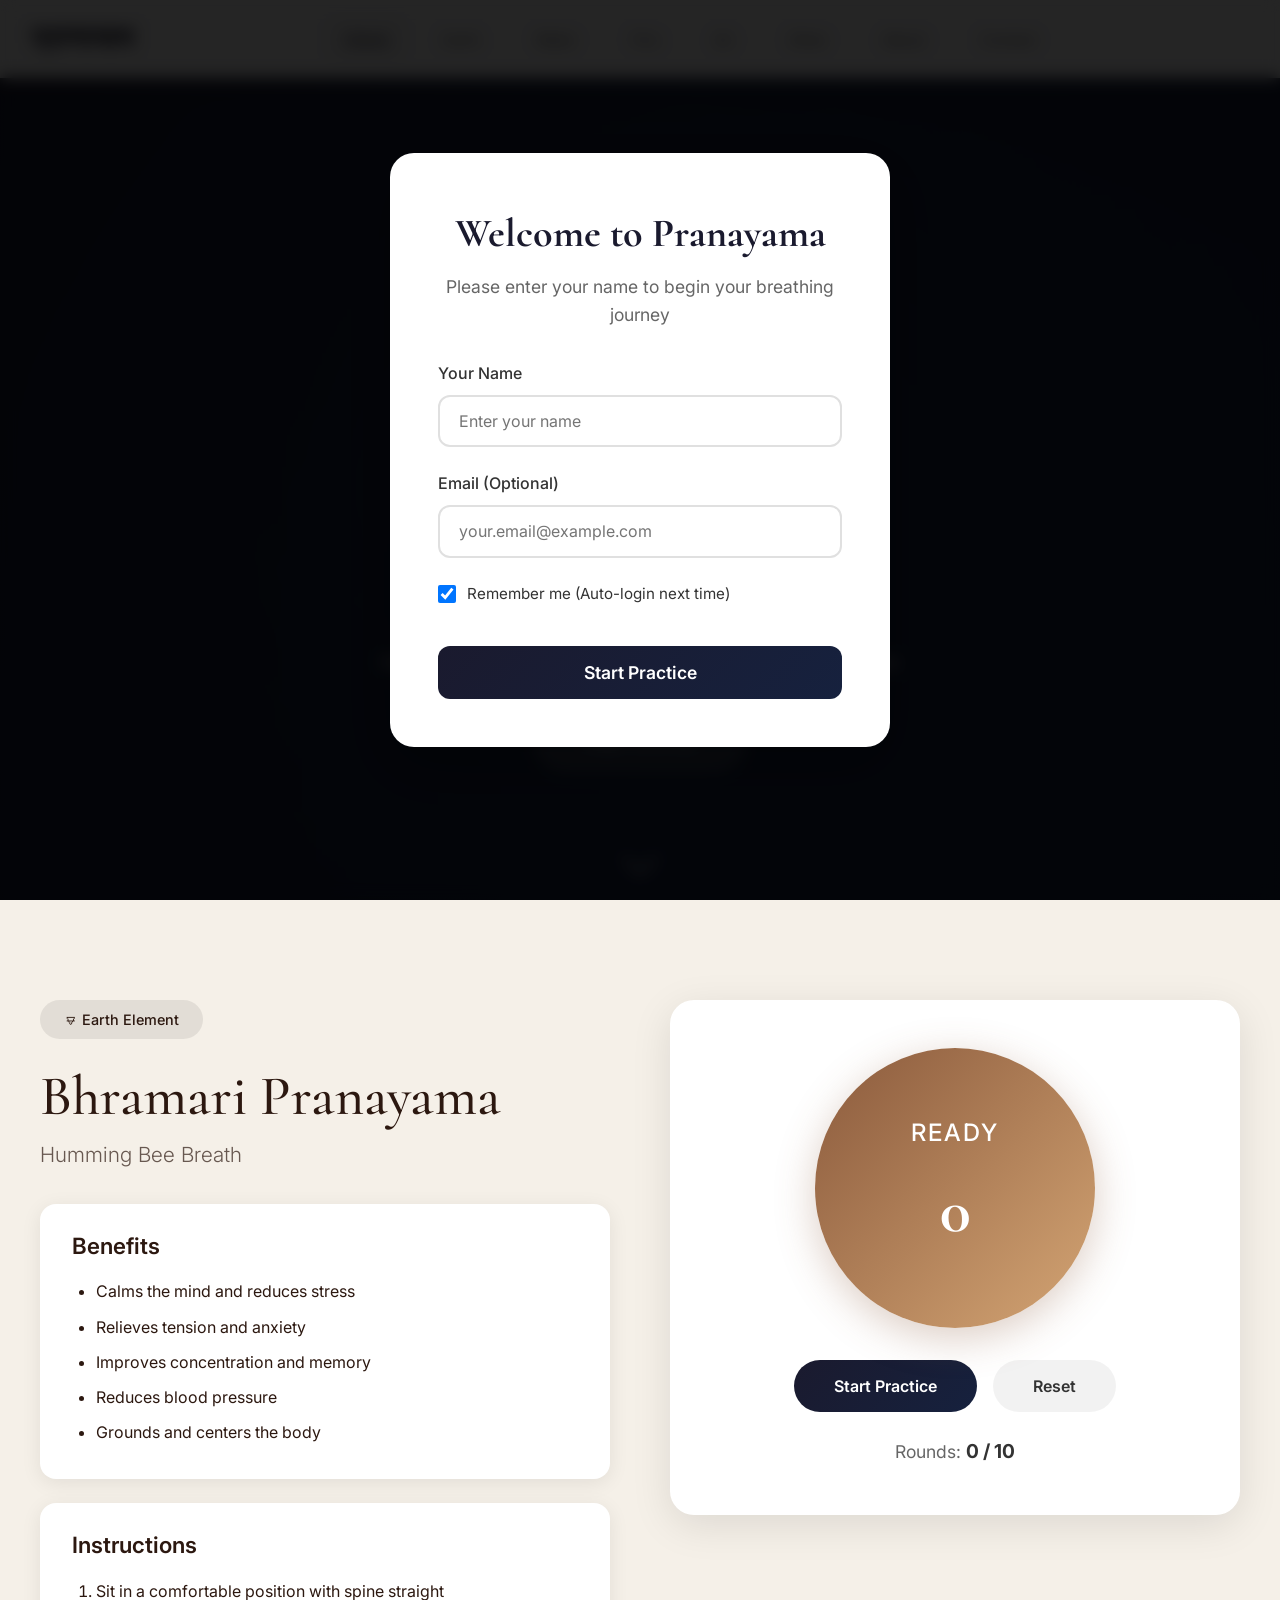
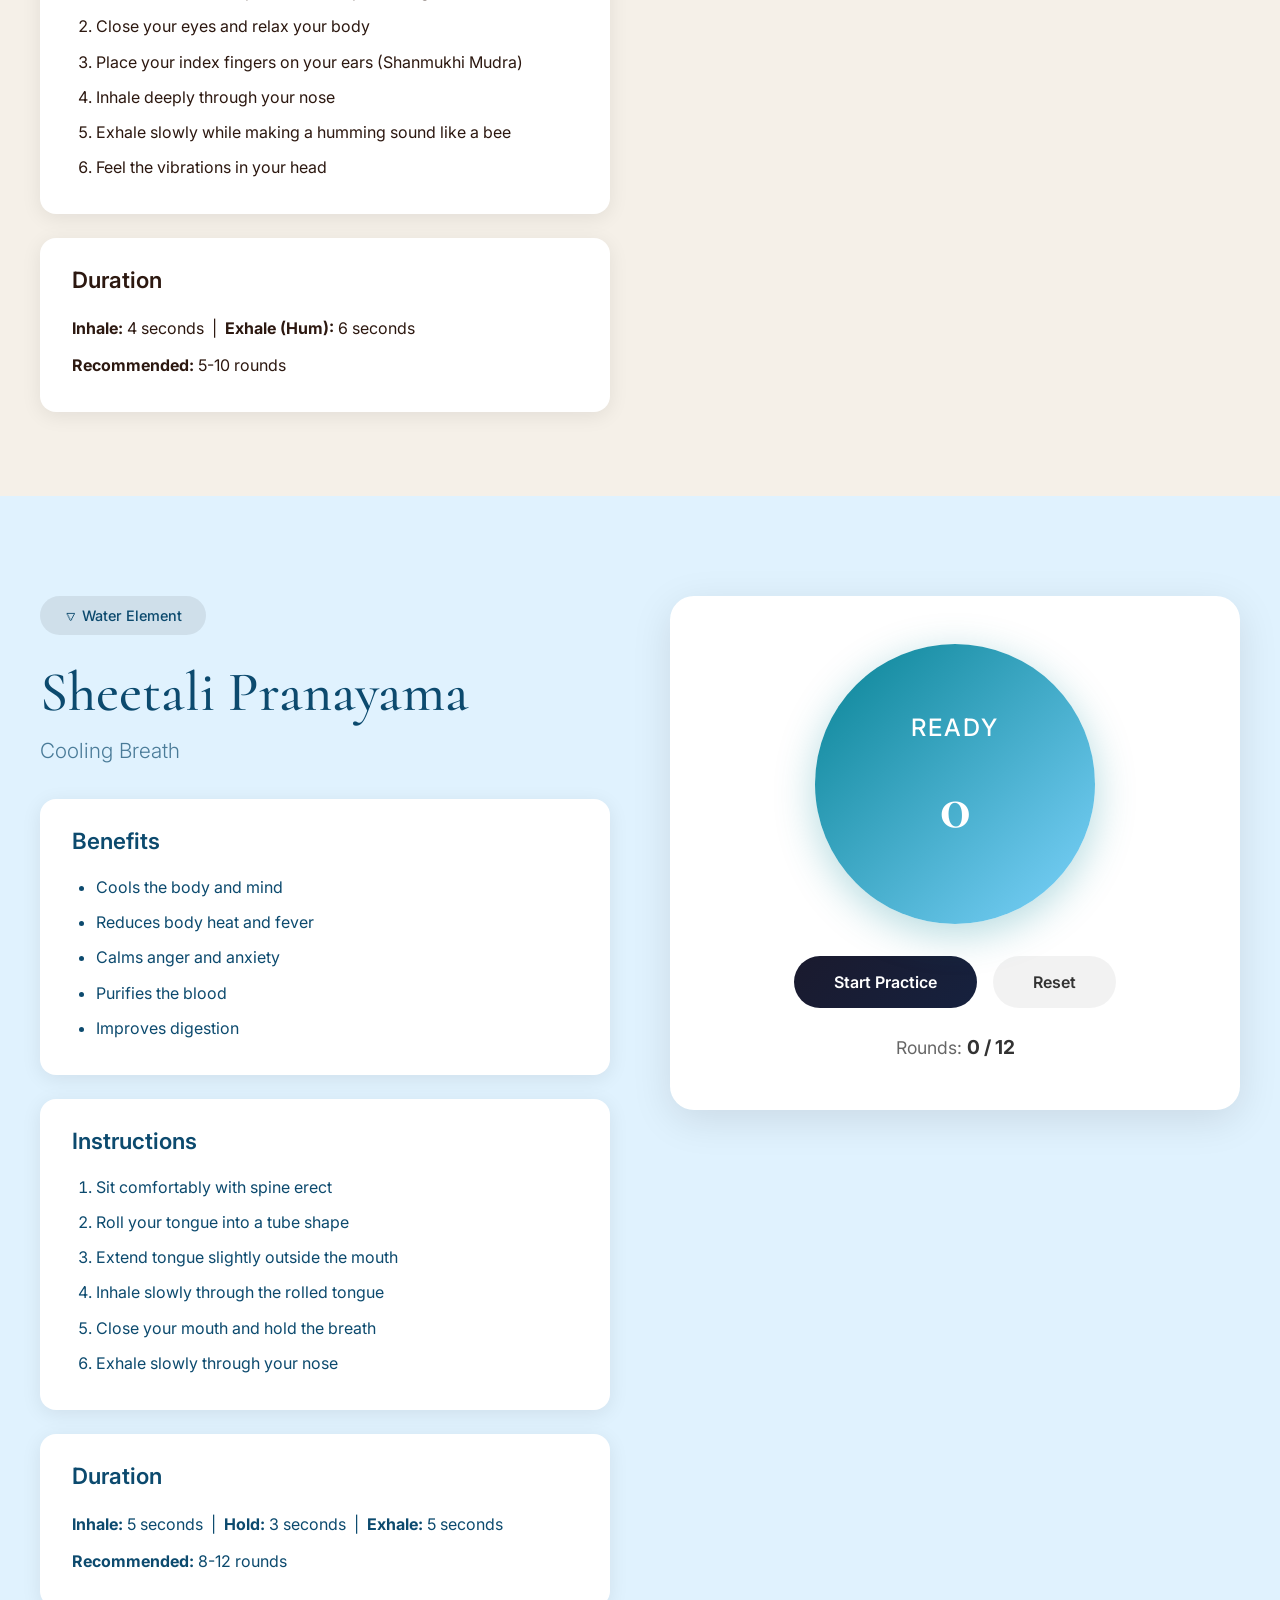
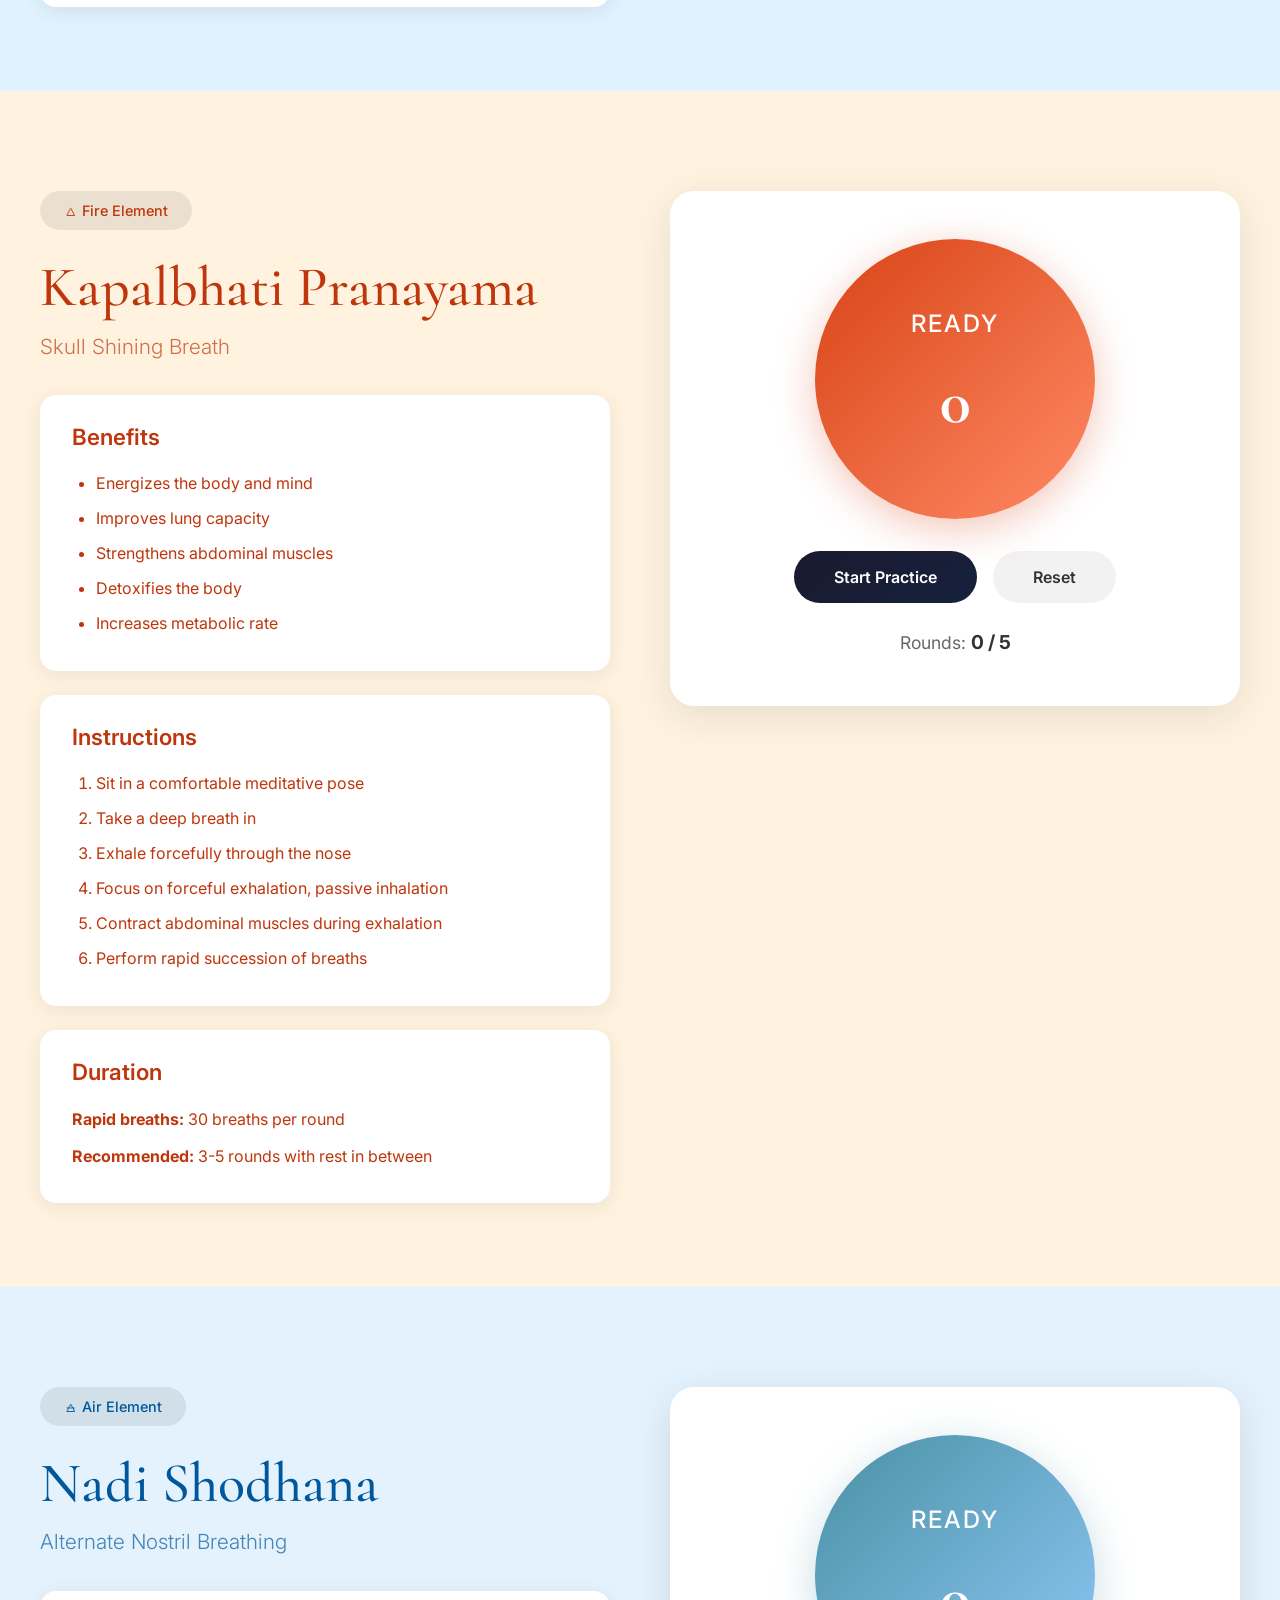
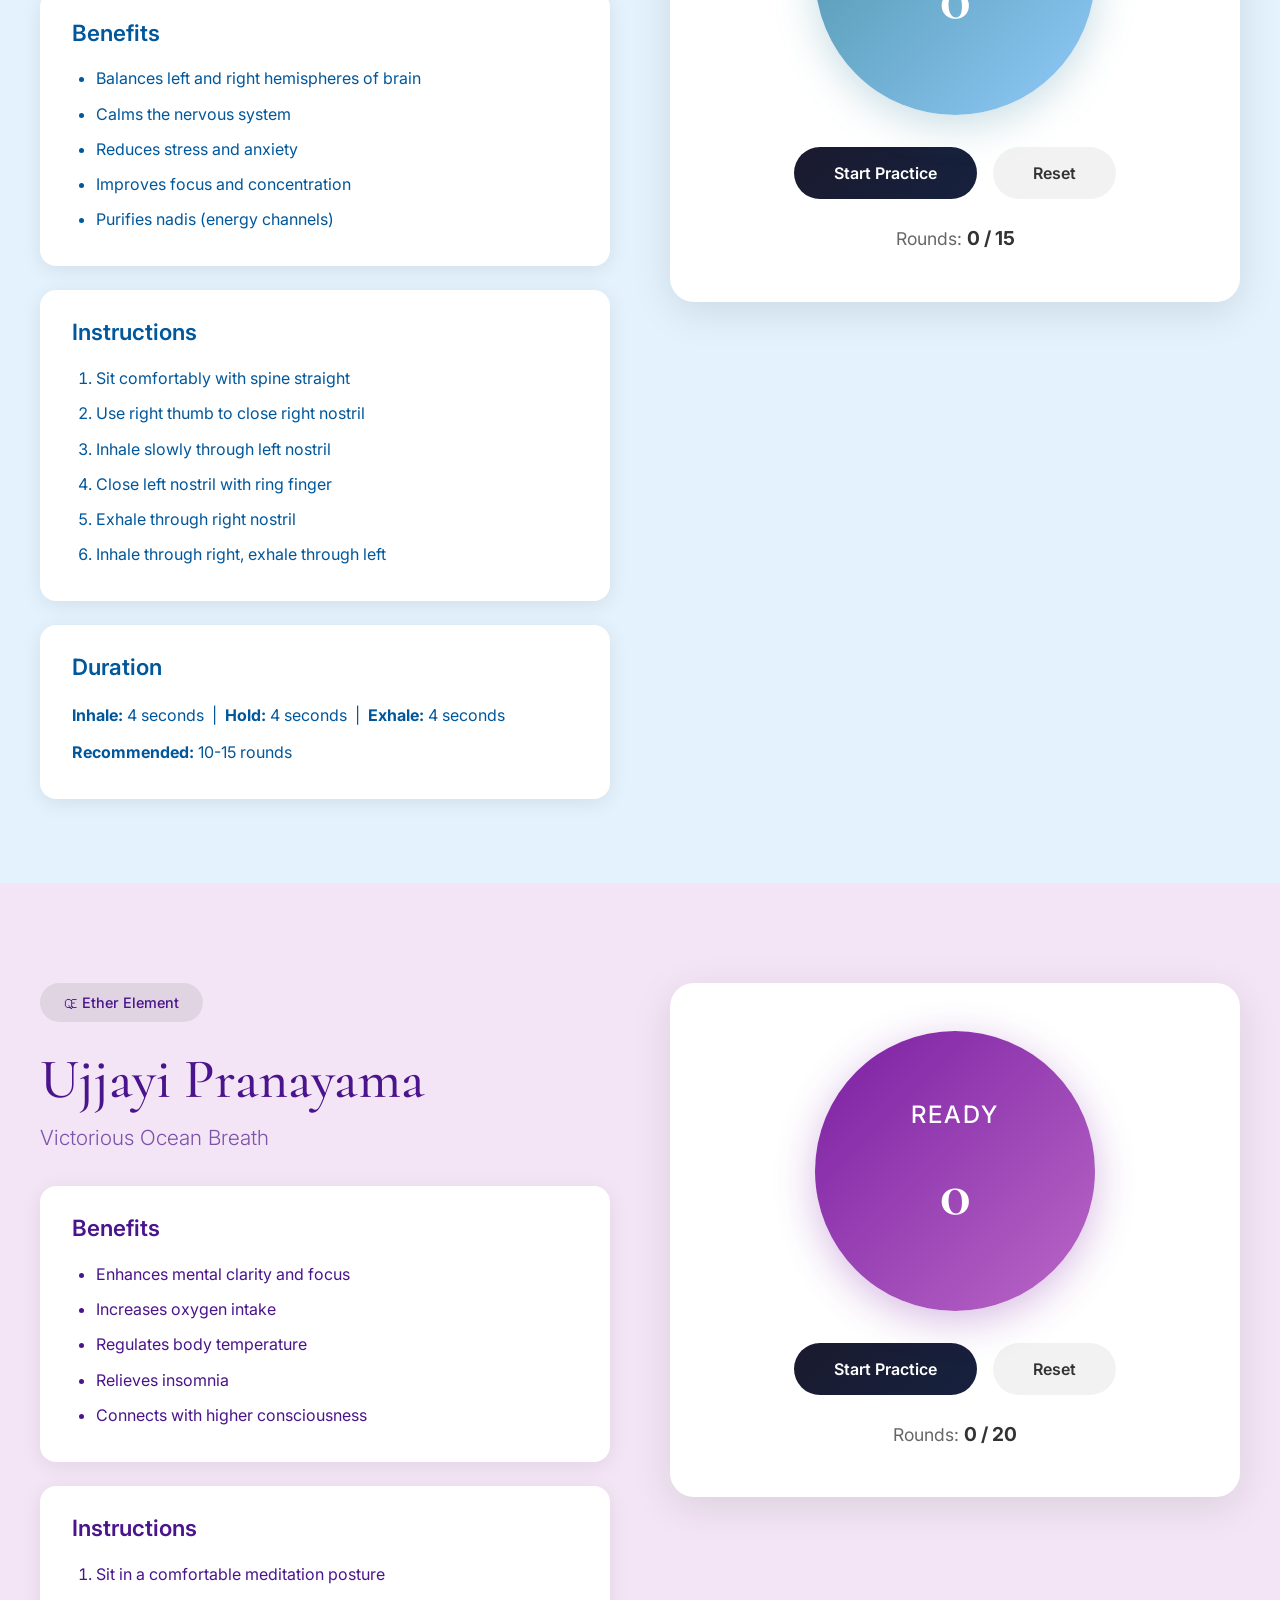
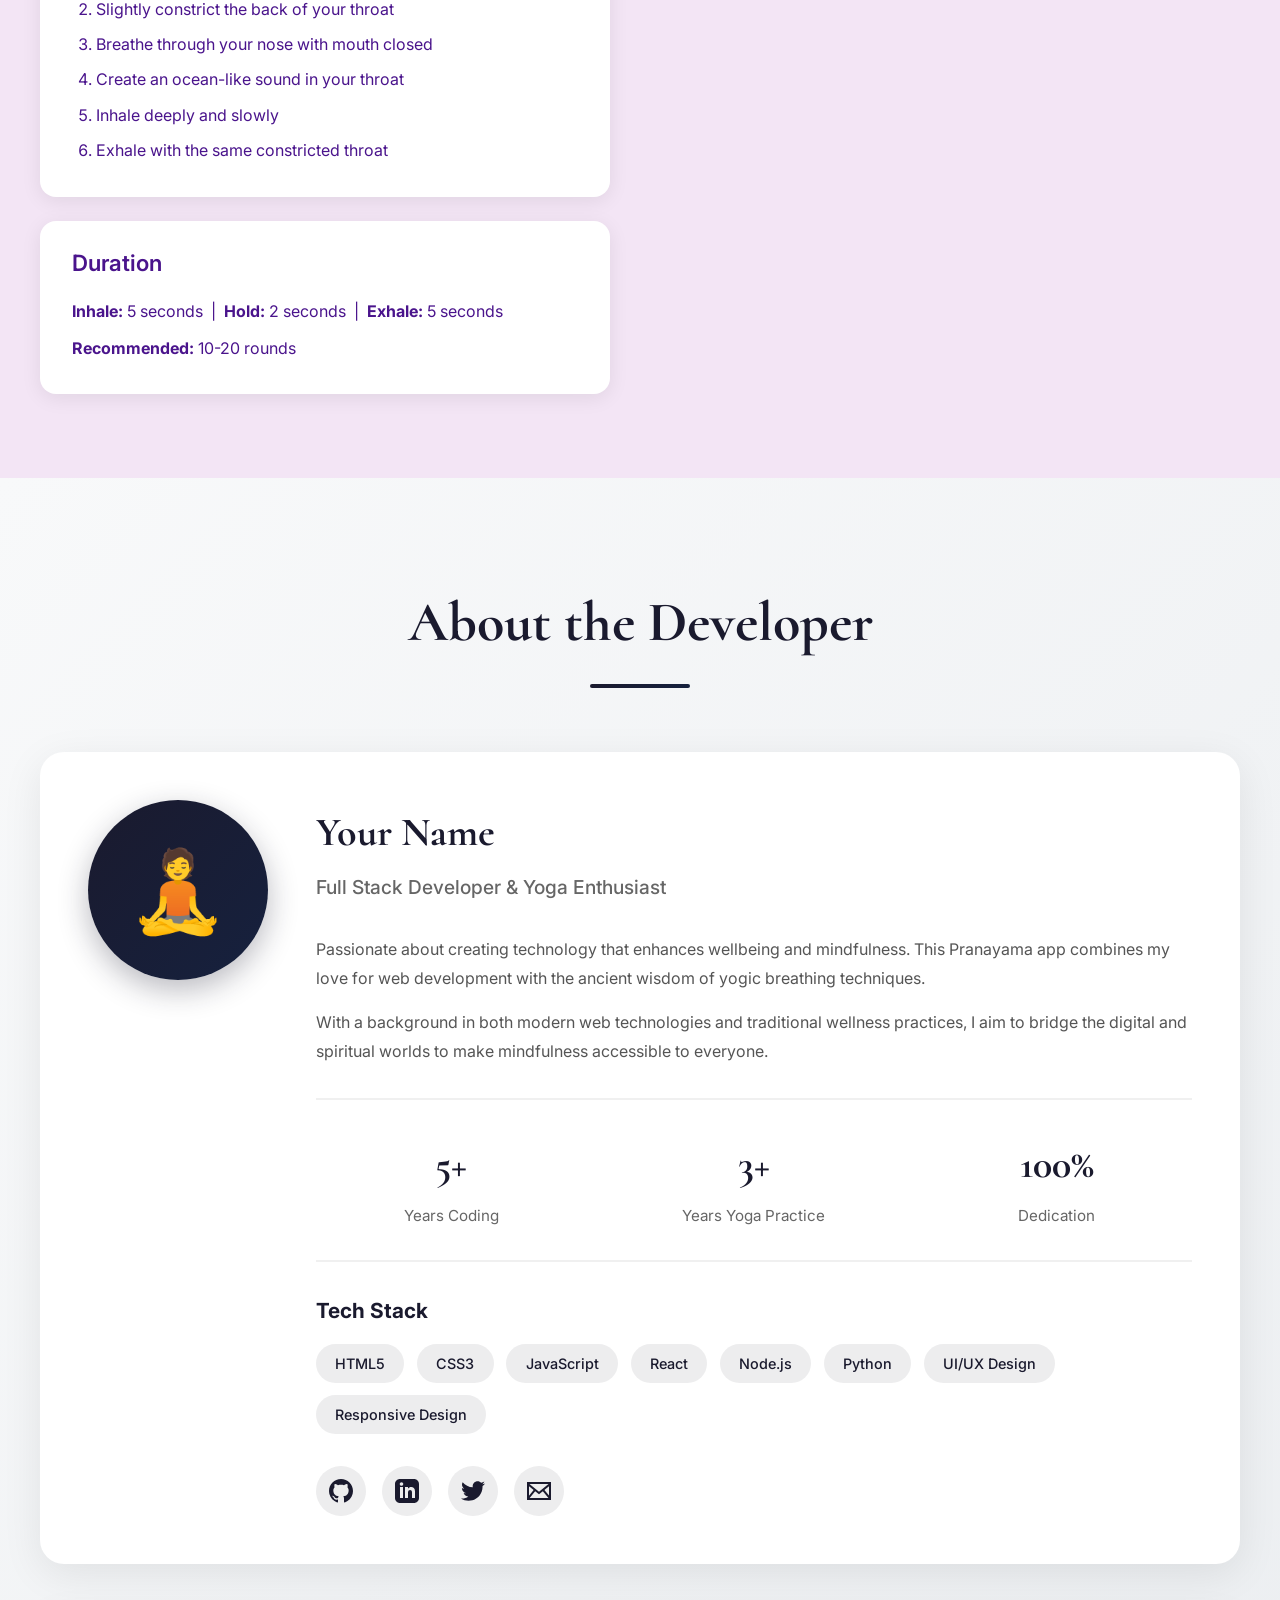
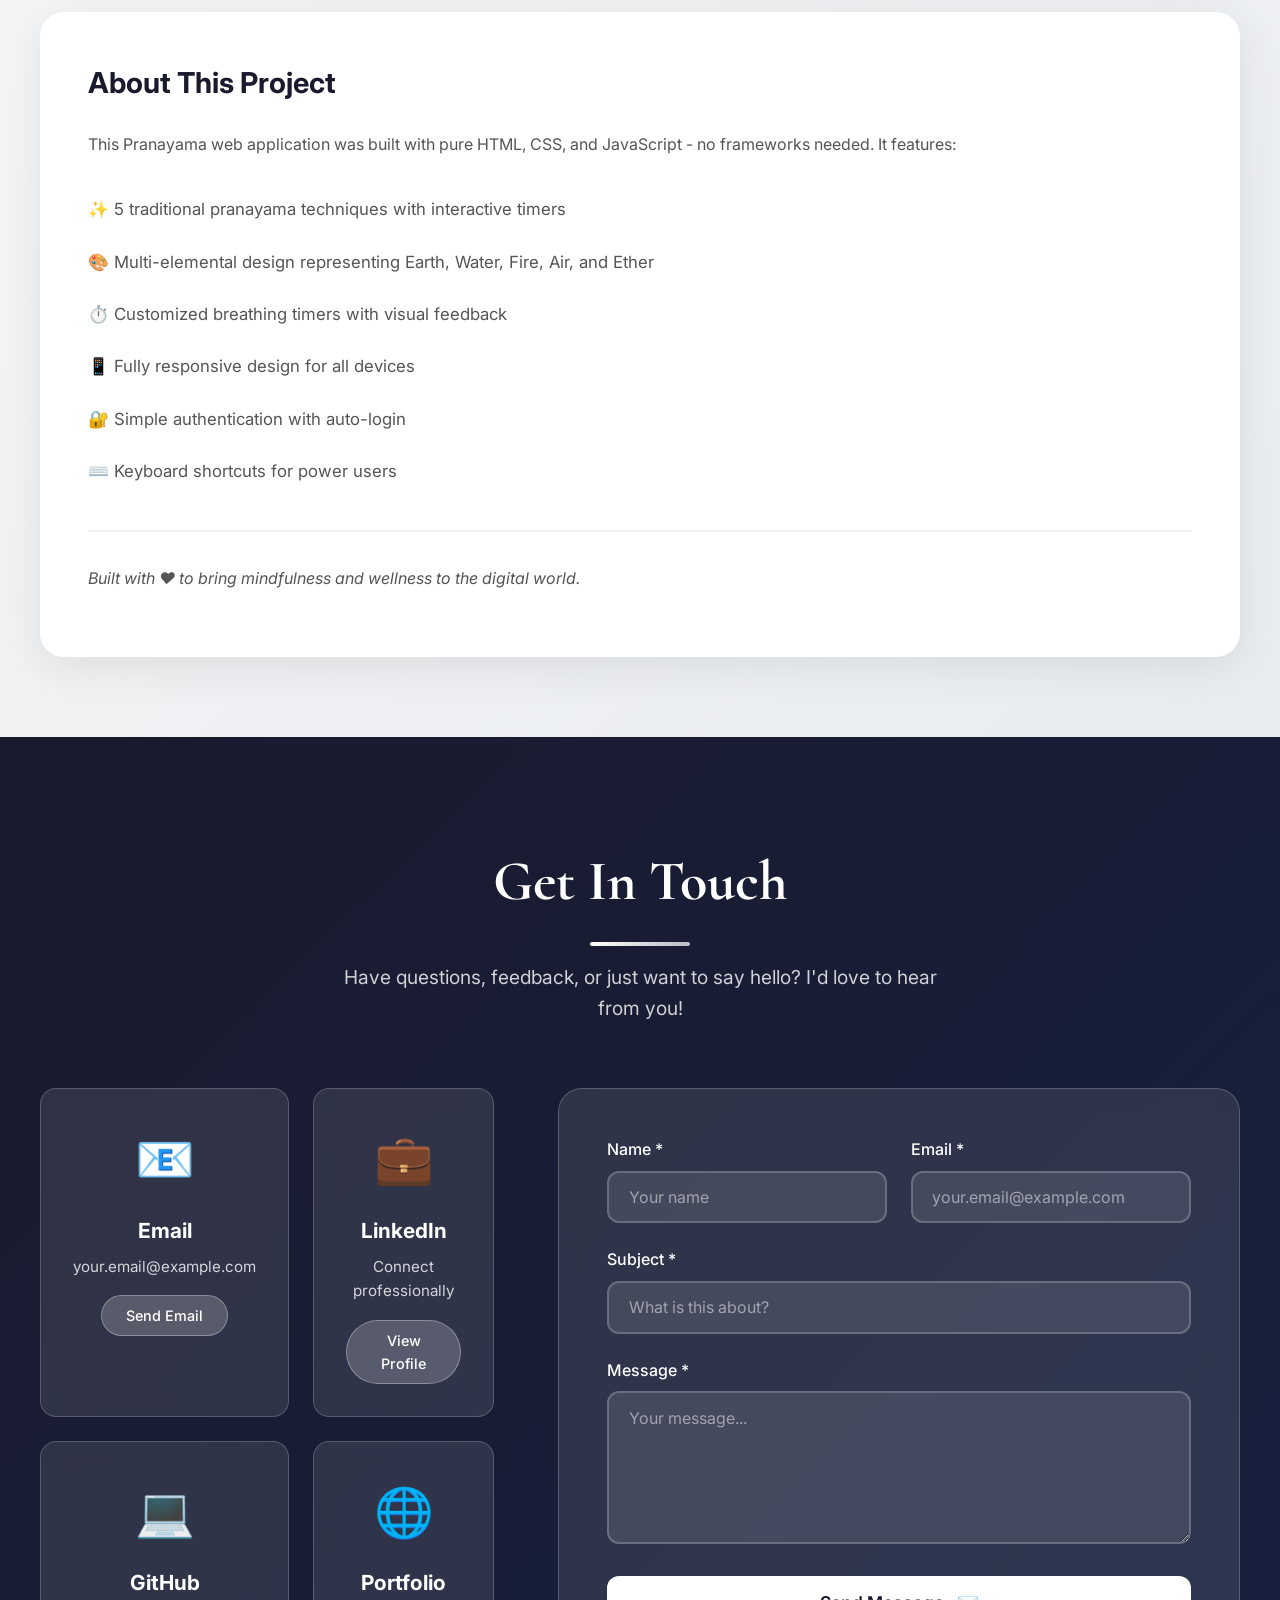
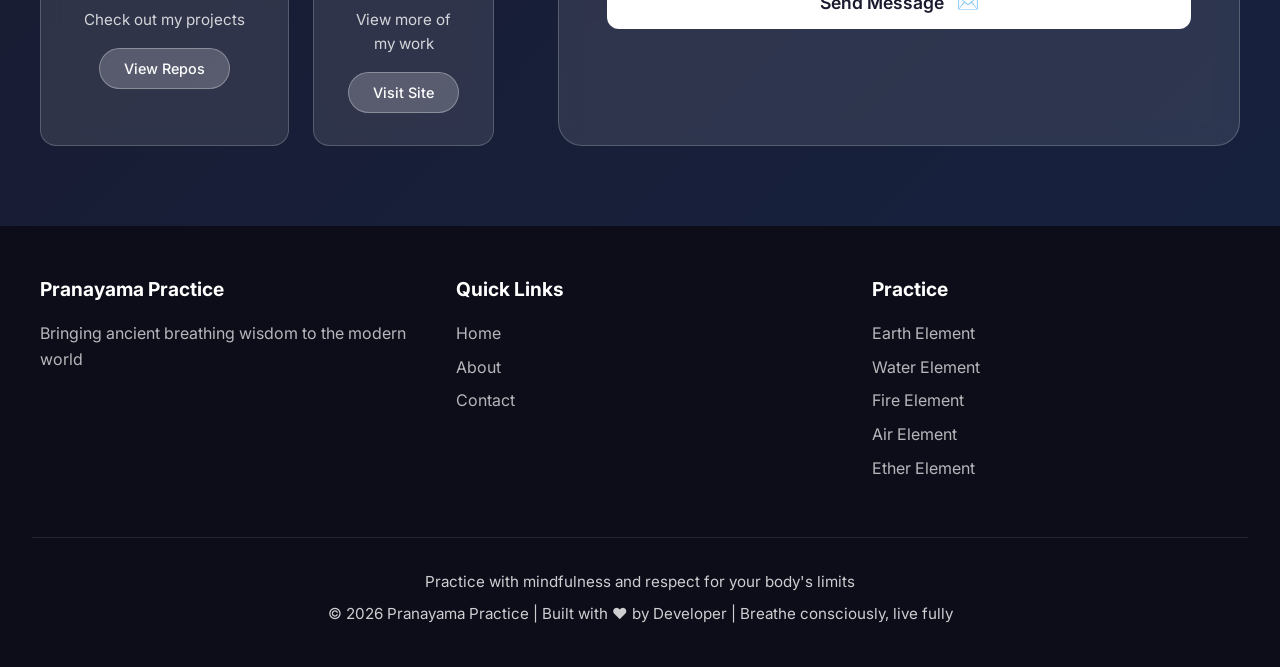
==== commit 415c95ab: "Fix script source path in index.html" ====
--- a/index.html
+++ b/index.html
@@ -565,6 +565,6 @@
         </div>
     </footer>
 
-    <script src="js/script.js"></script>
+    <script src="script.js"></script>
 </body>
 </html>
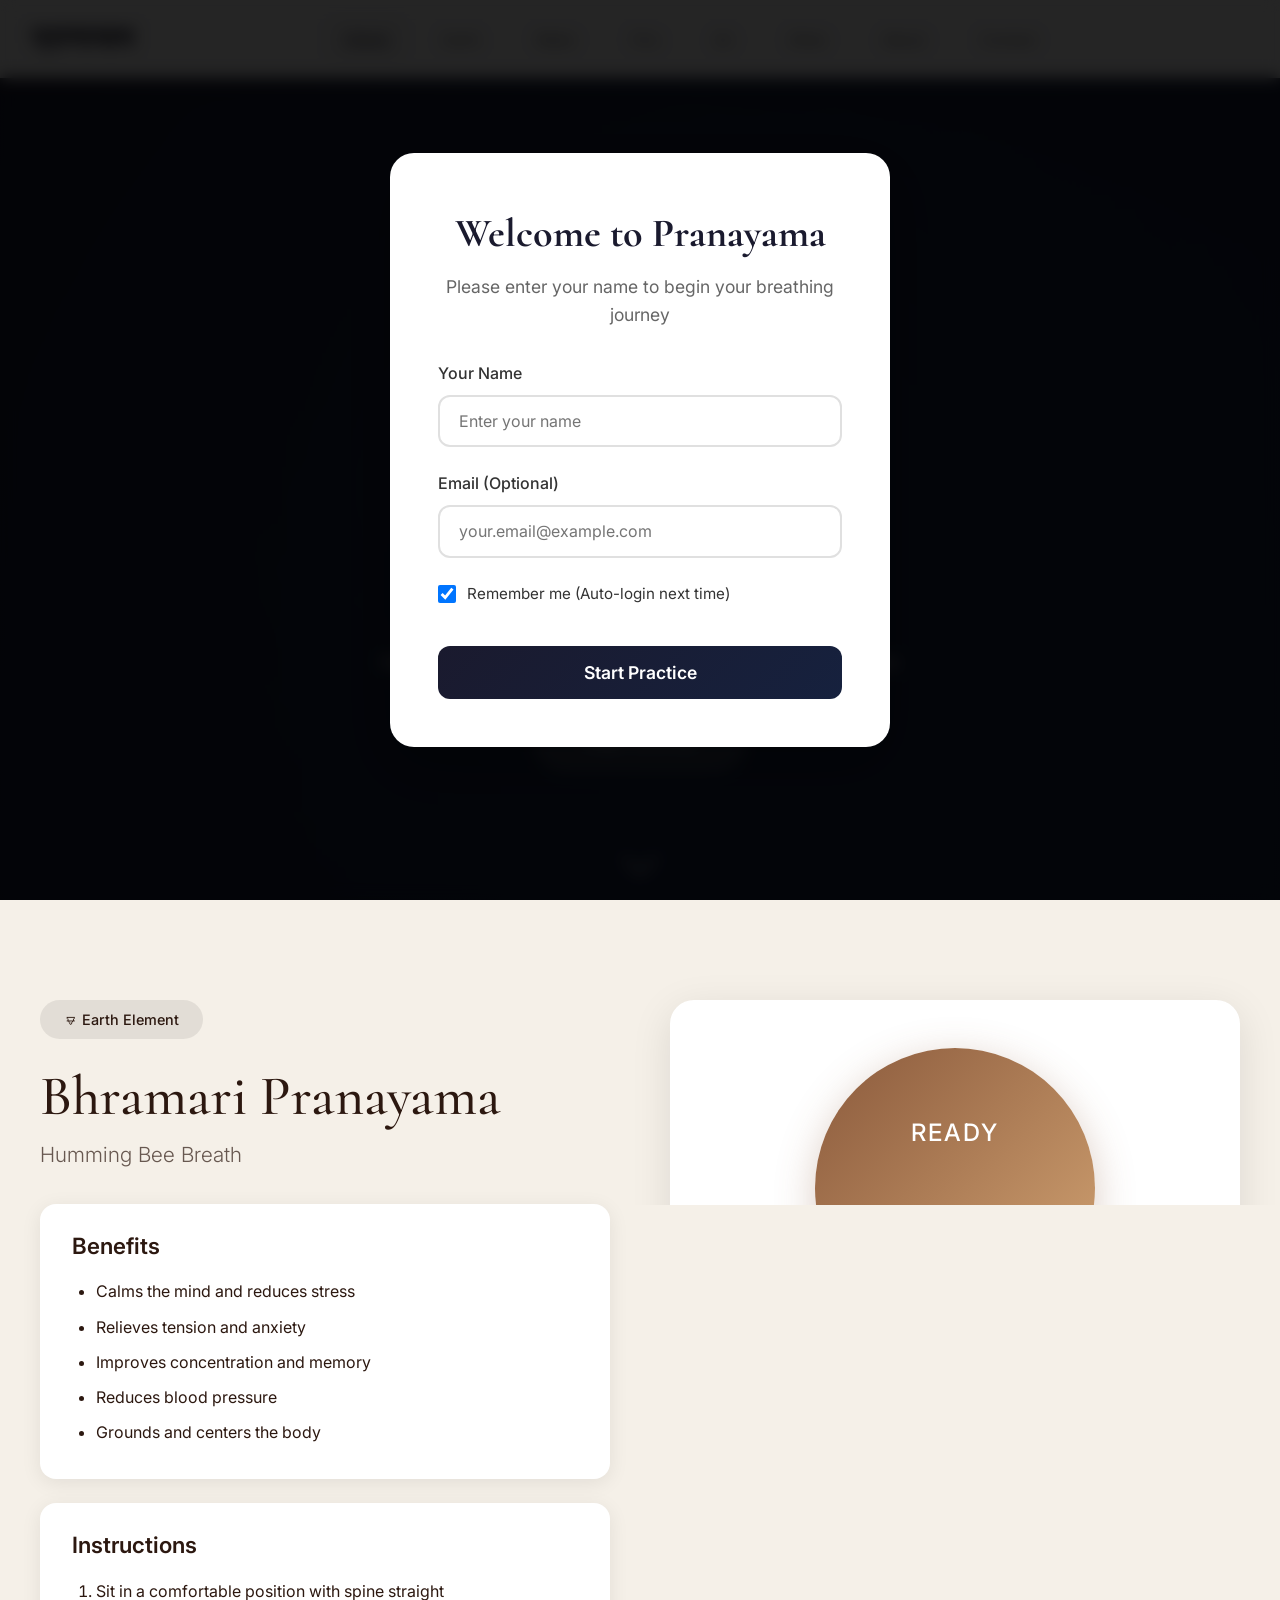
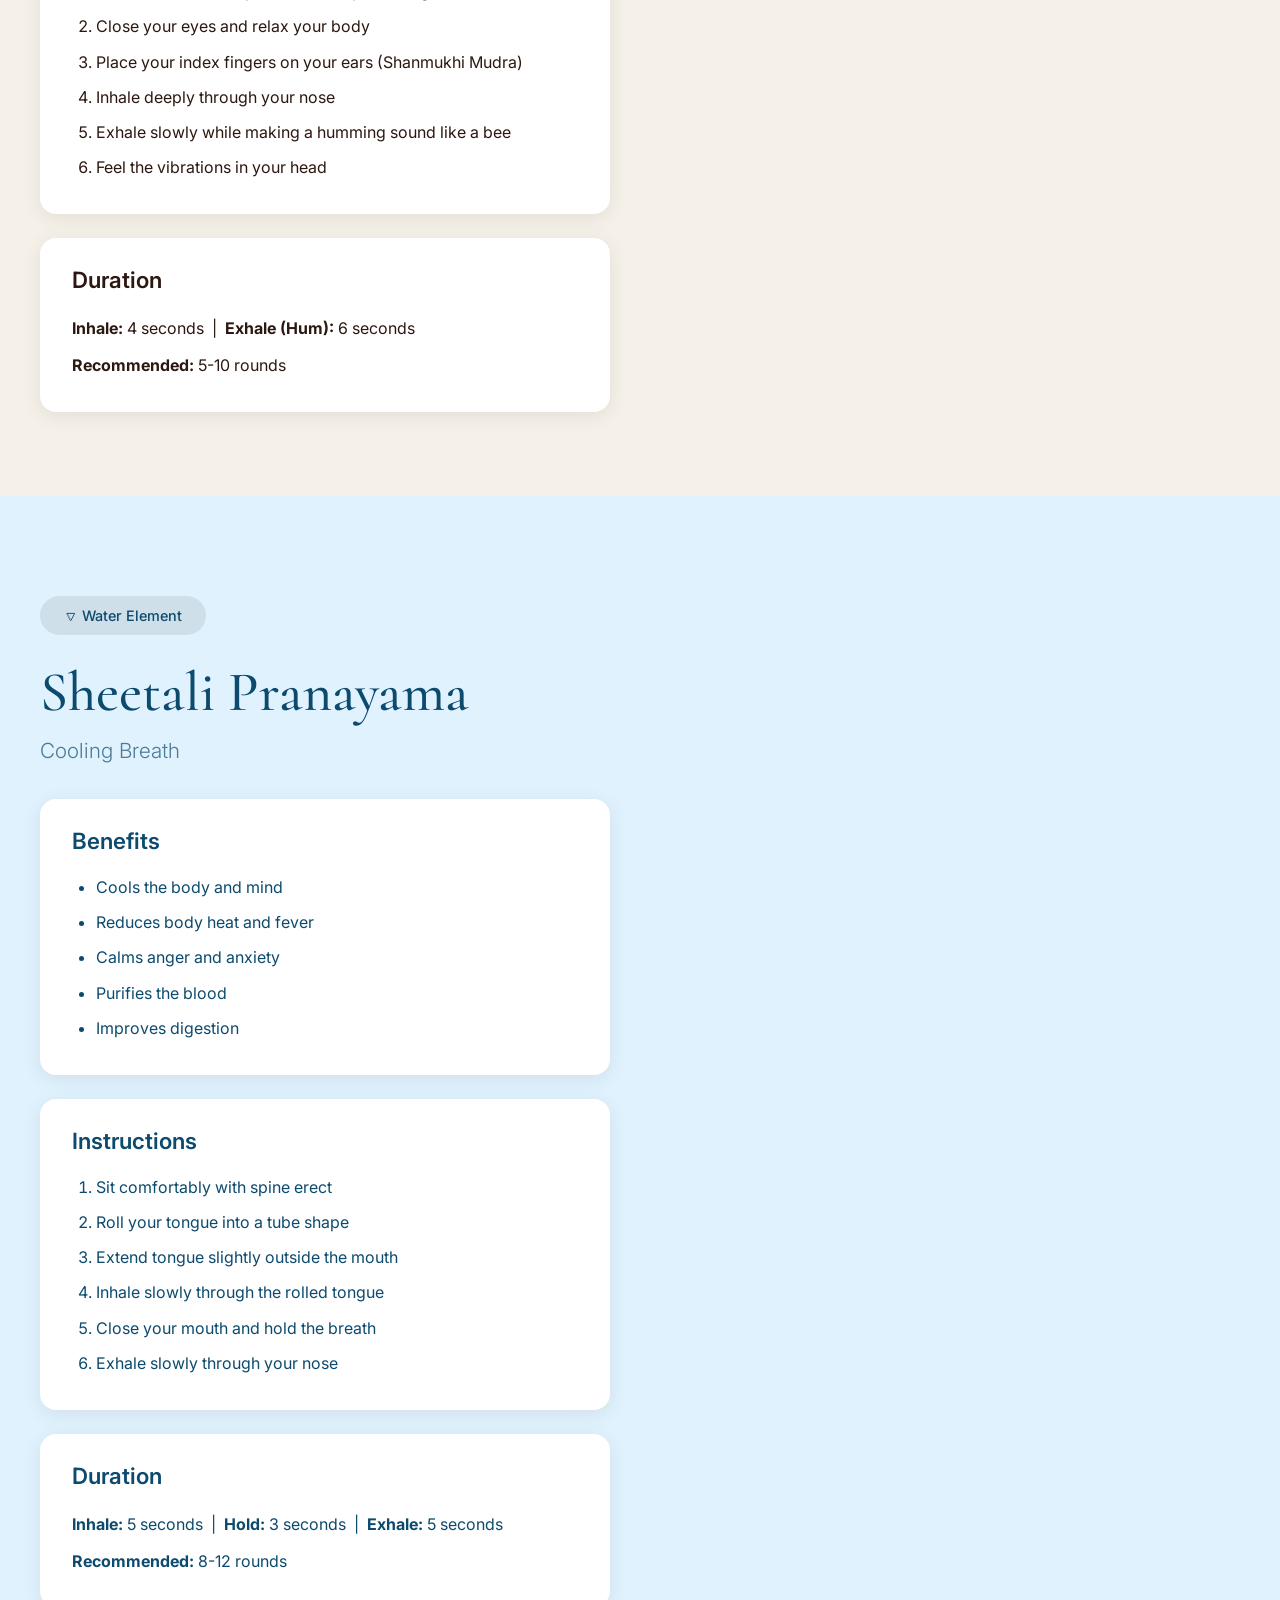
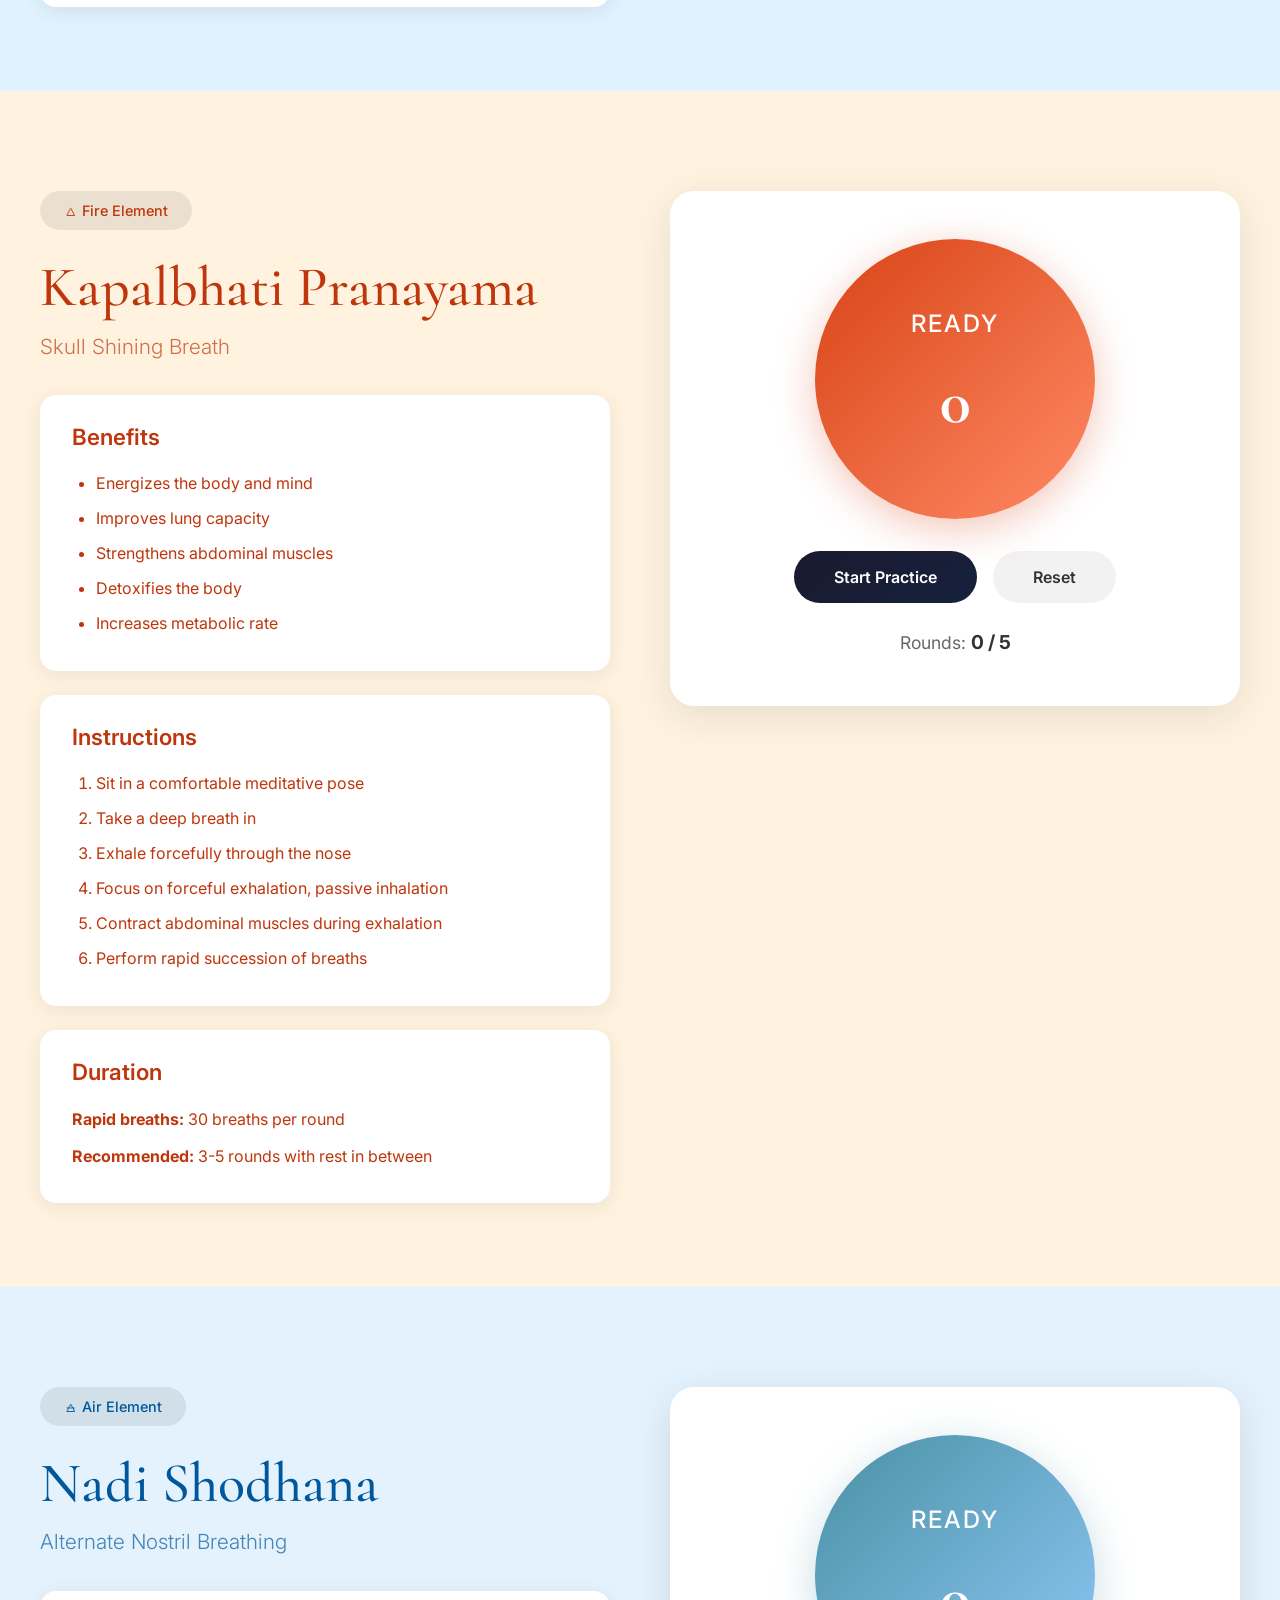
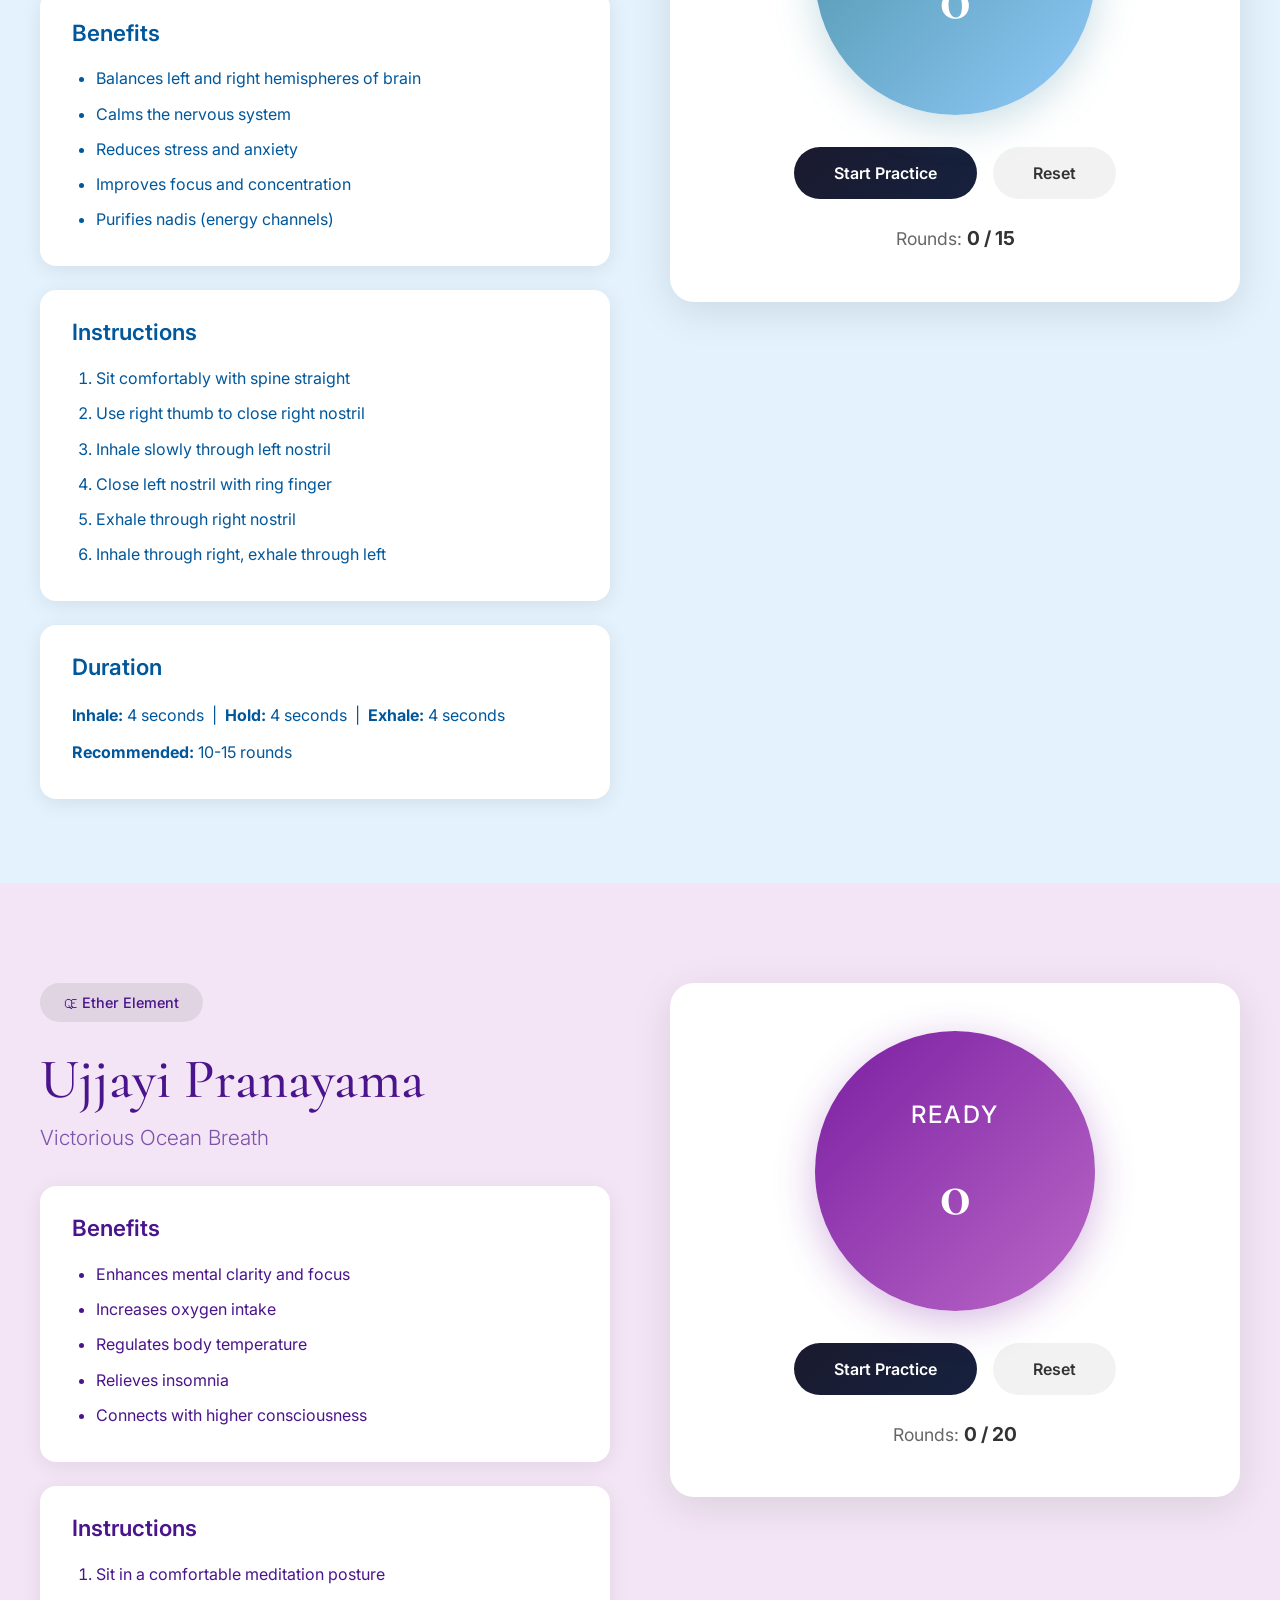
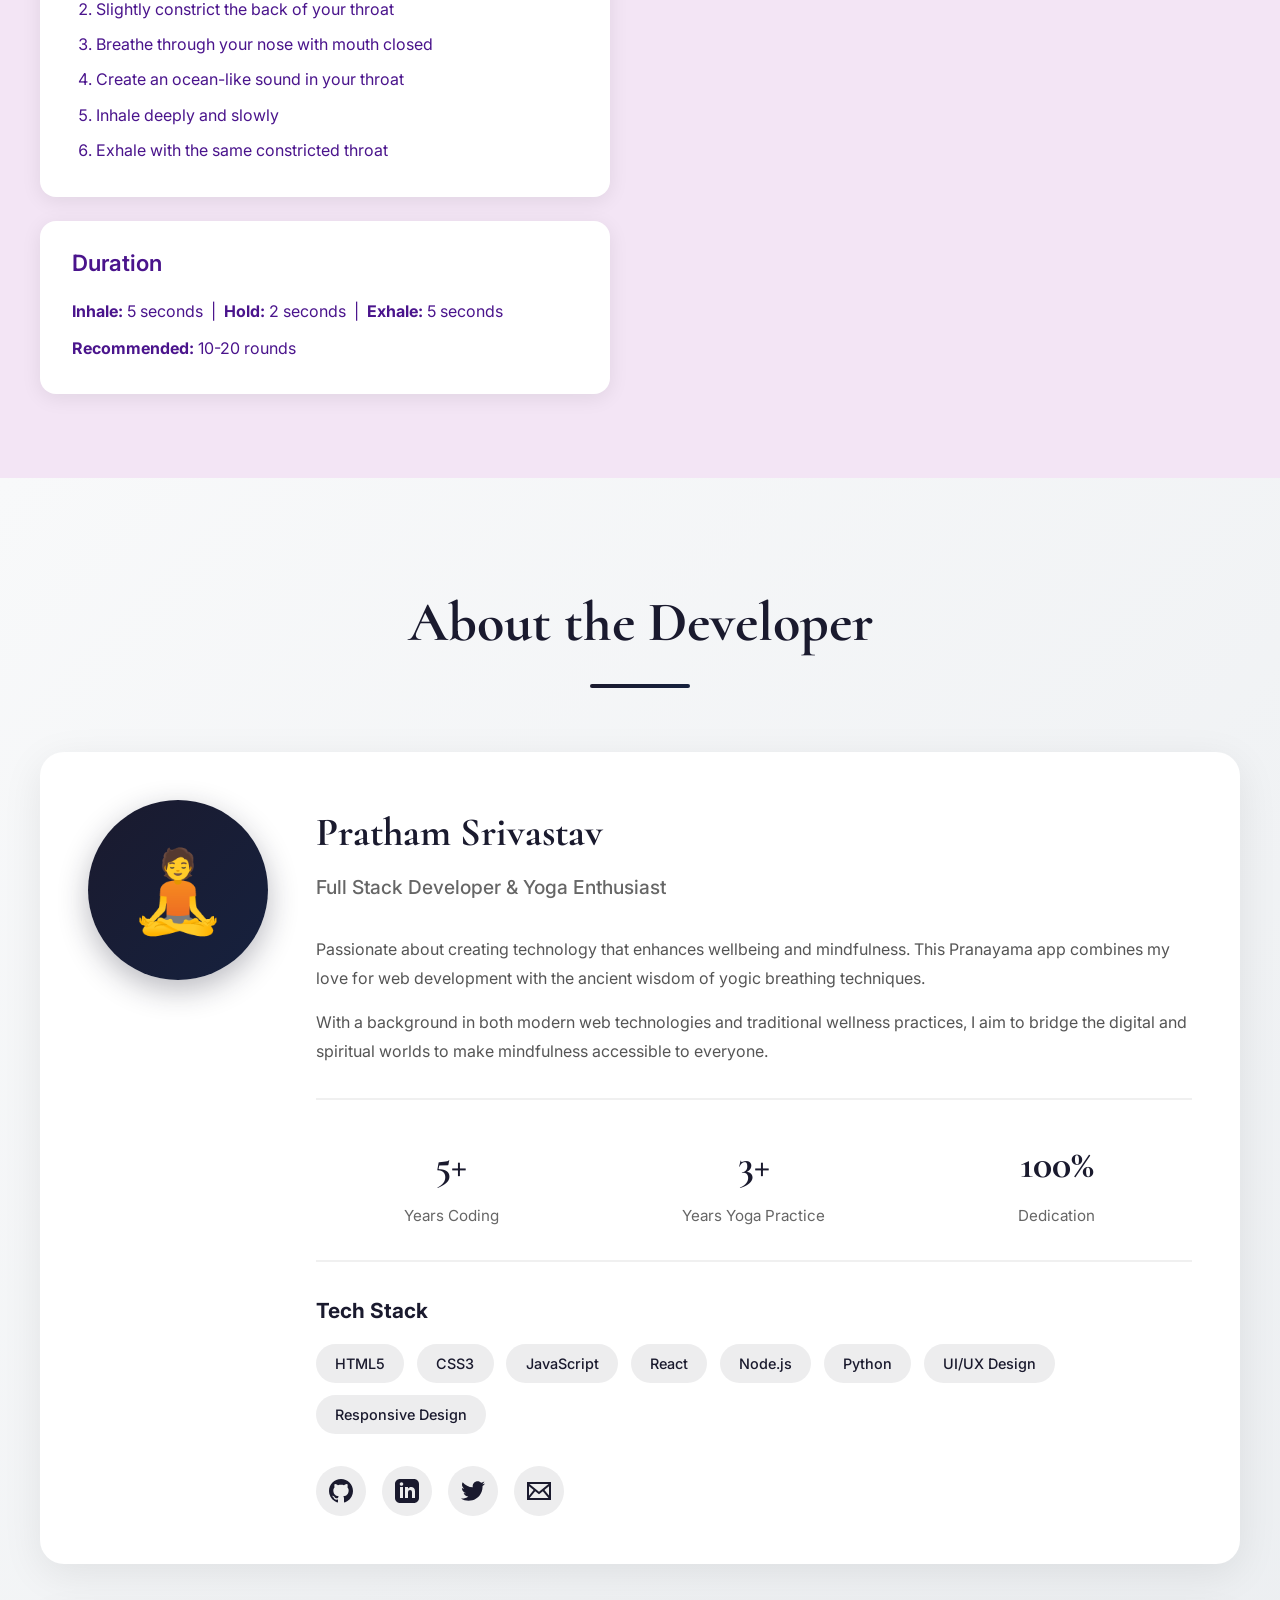
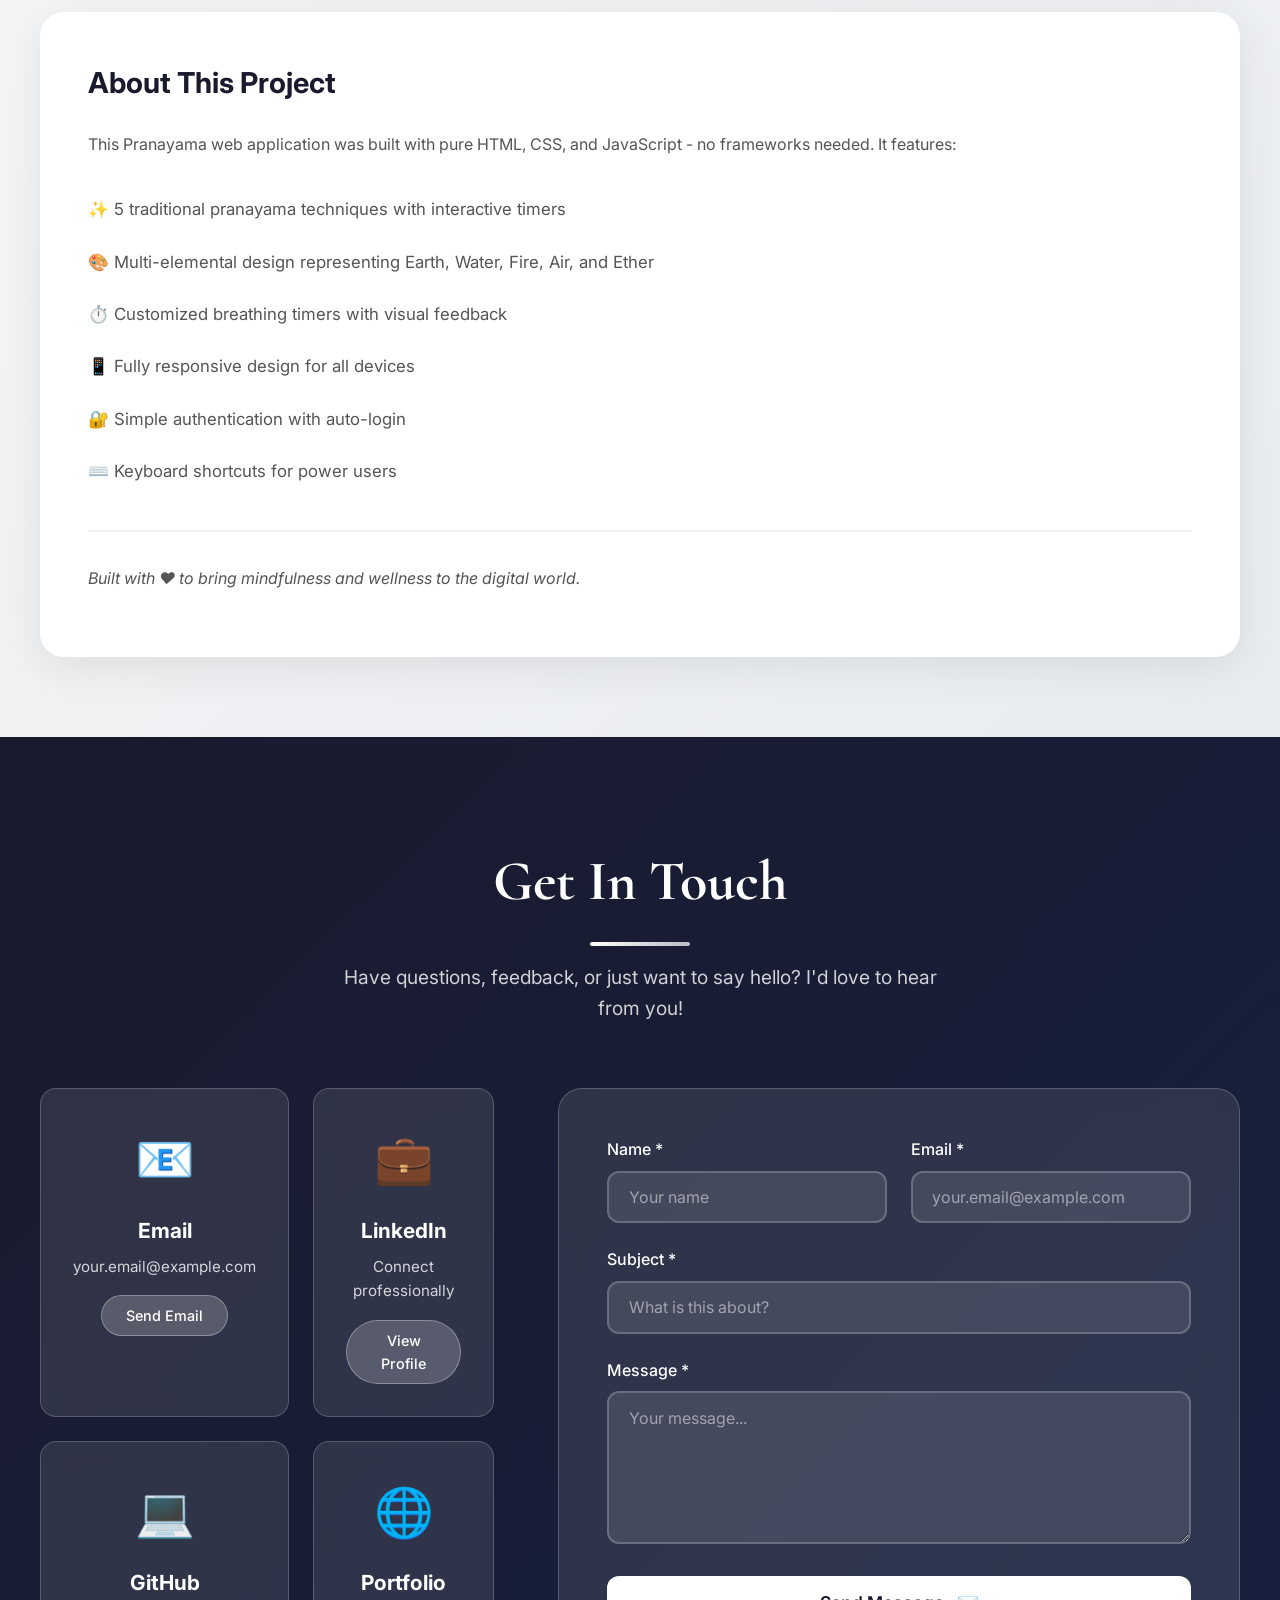
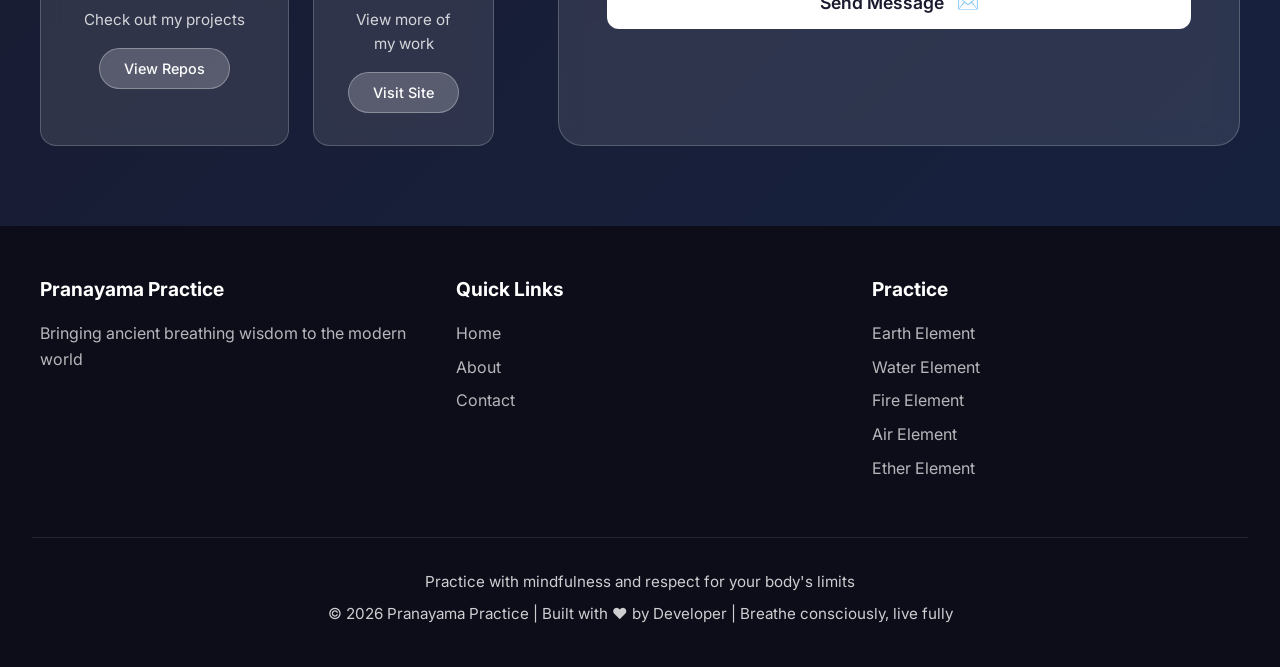
==== commit 44e6a2b2: "Update developer name in index.html" ====
--- a/index.html
+++ b/index.html
@@ -381,7 +381,7 @@
                     </div>
                     
                     <div class="developer-info">
-                        <h3 class="developer-name">Your Name</h3>
+                        <h3 class="developer-name">Pratham Srivastav</h3>
                         <p class="developer-title">Full Stack Developer & Yoga Enthusiast</p>
                         
                         <div class="developer-bio">
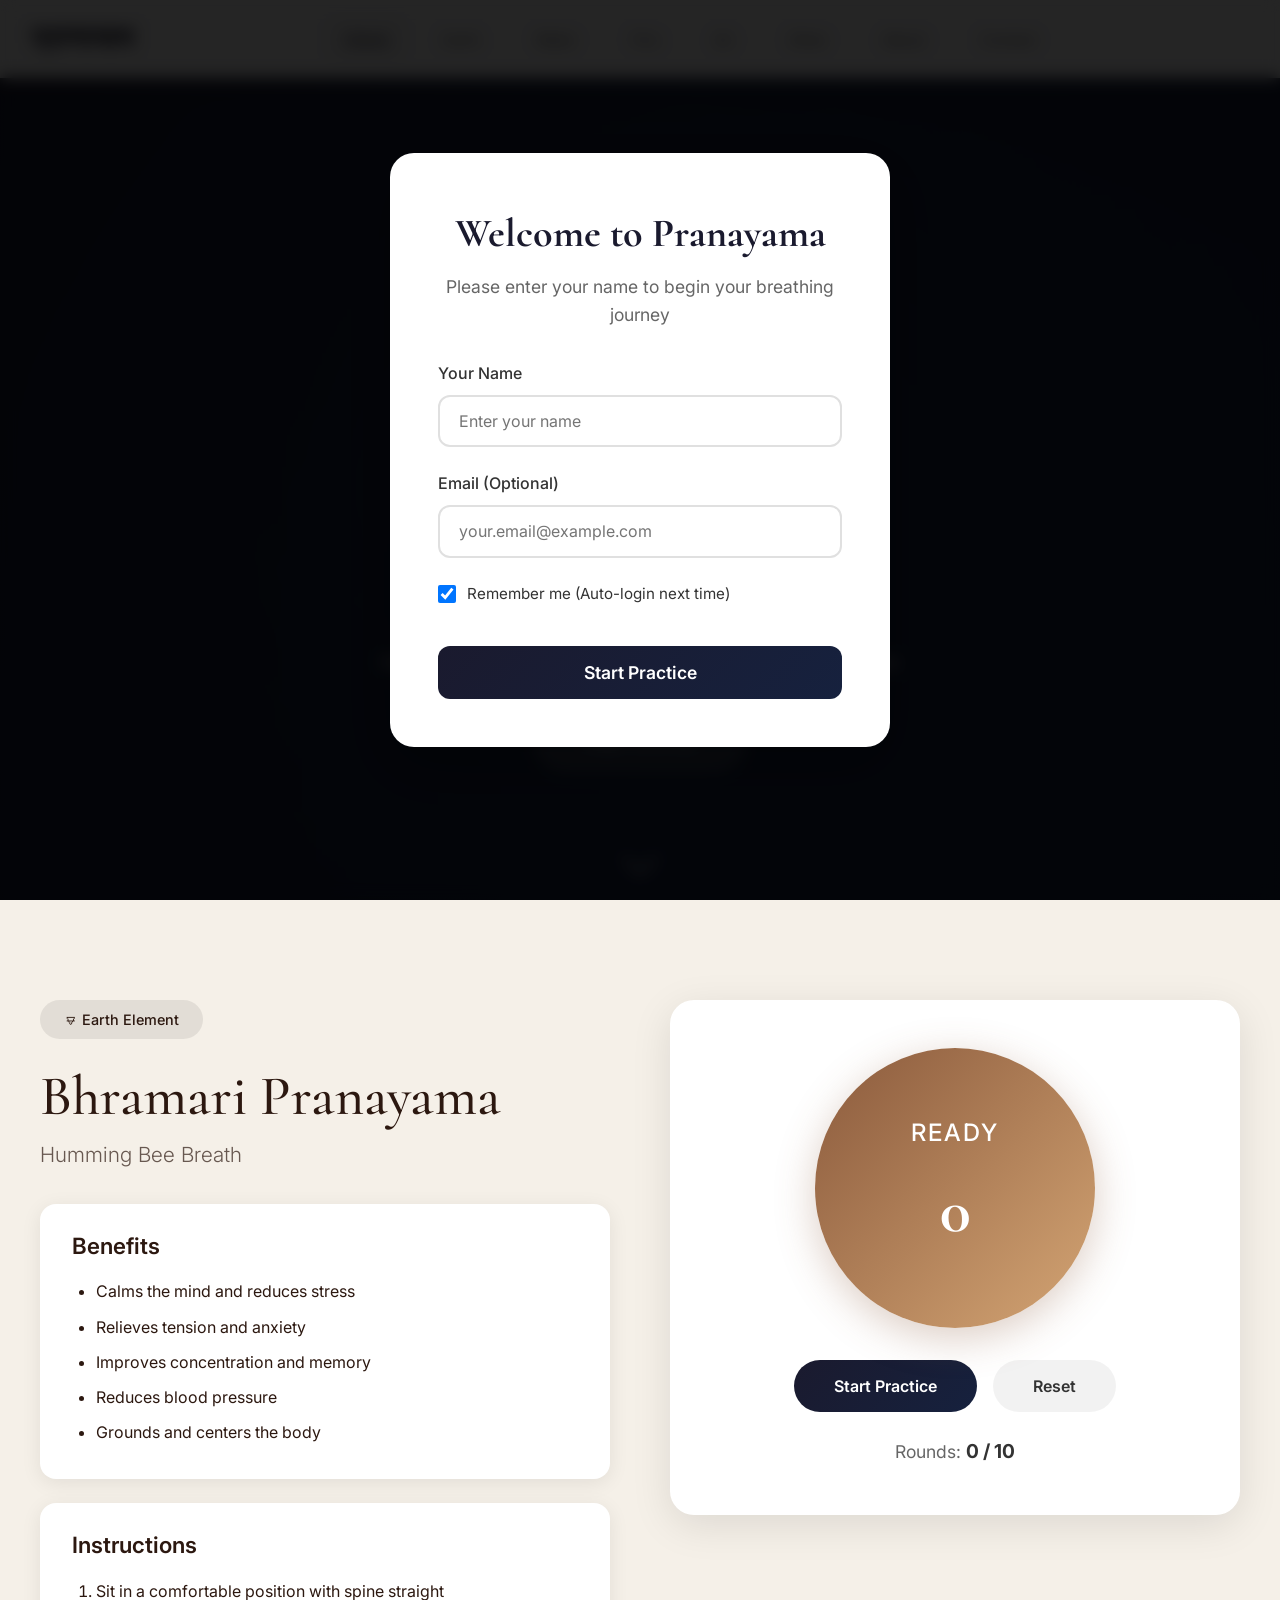
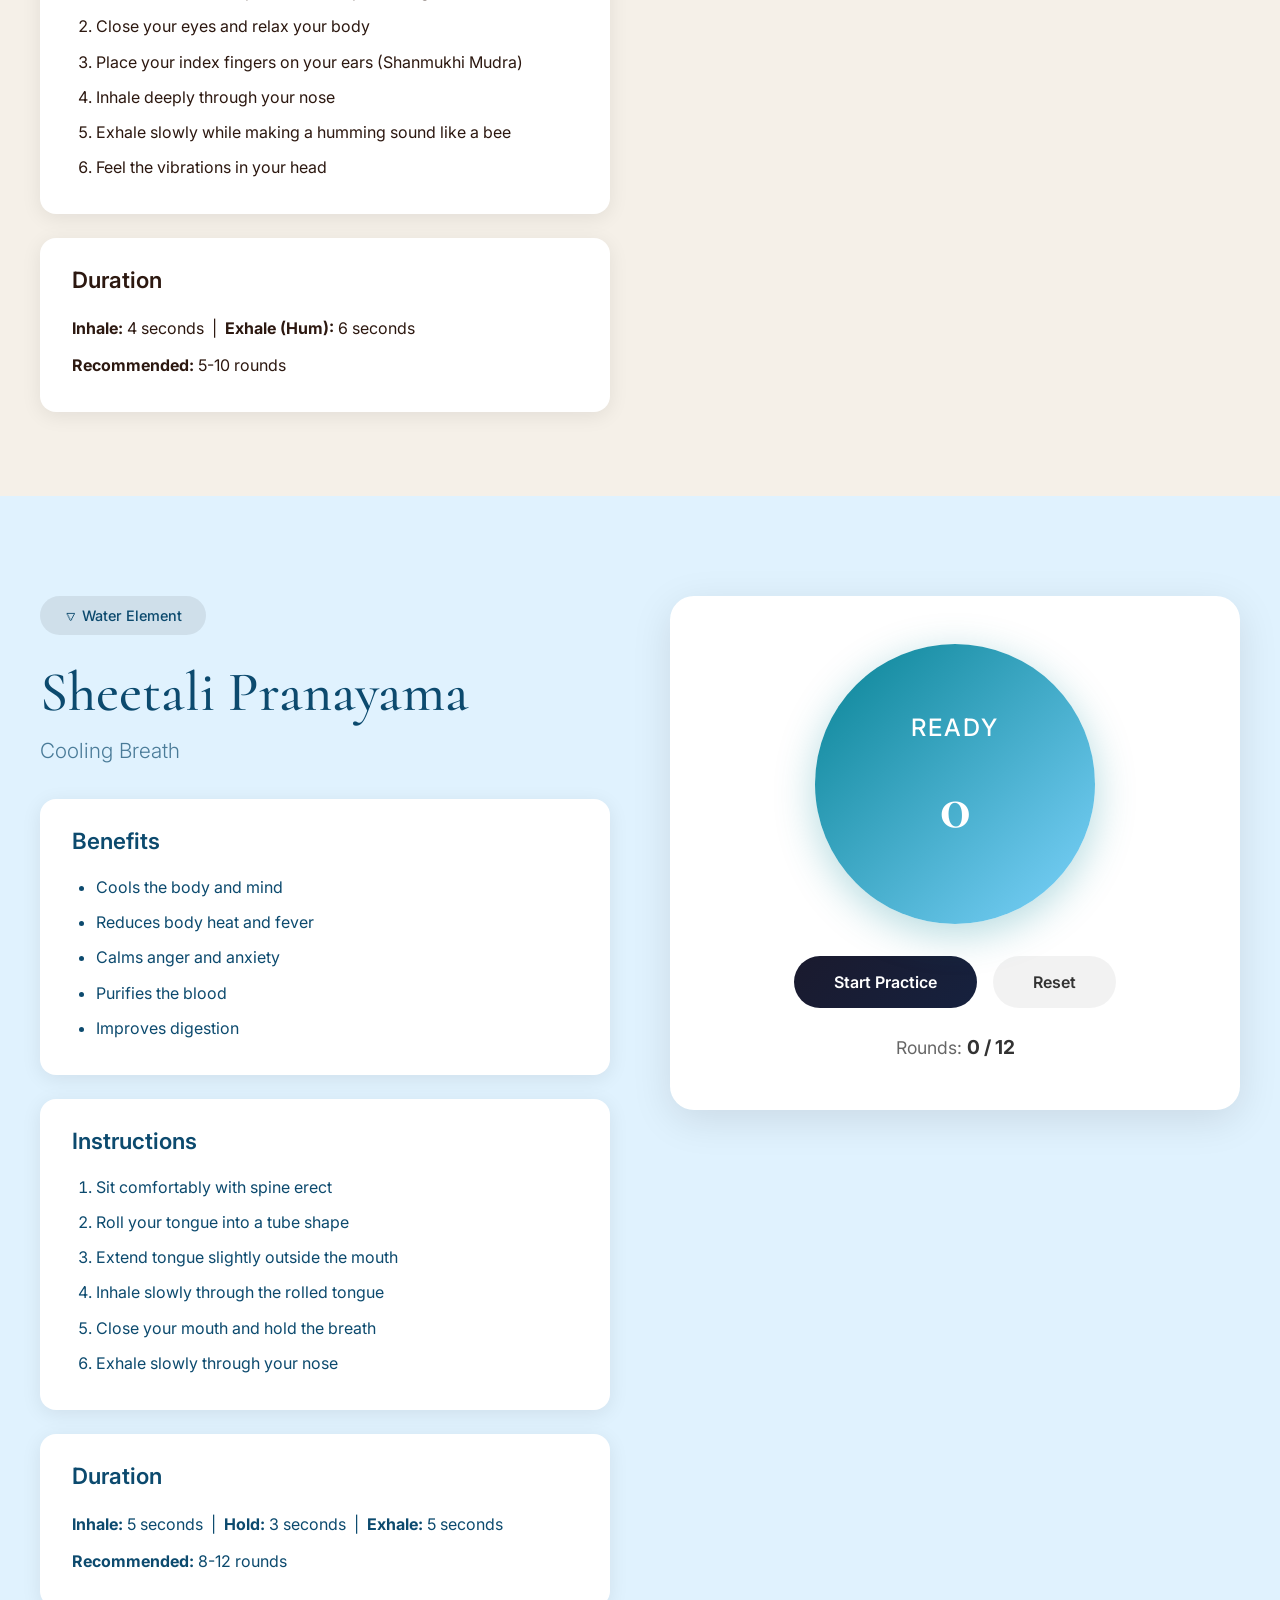
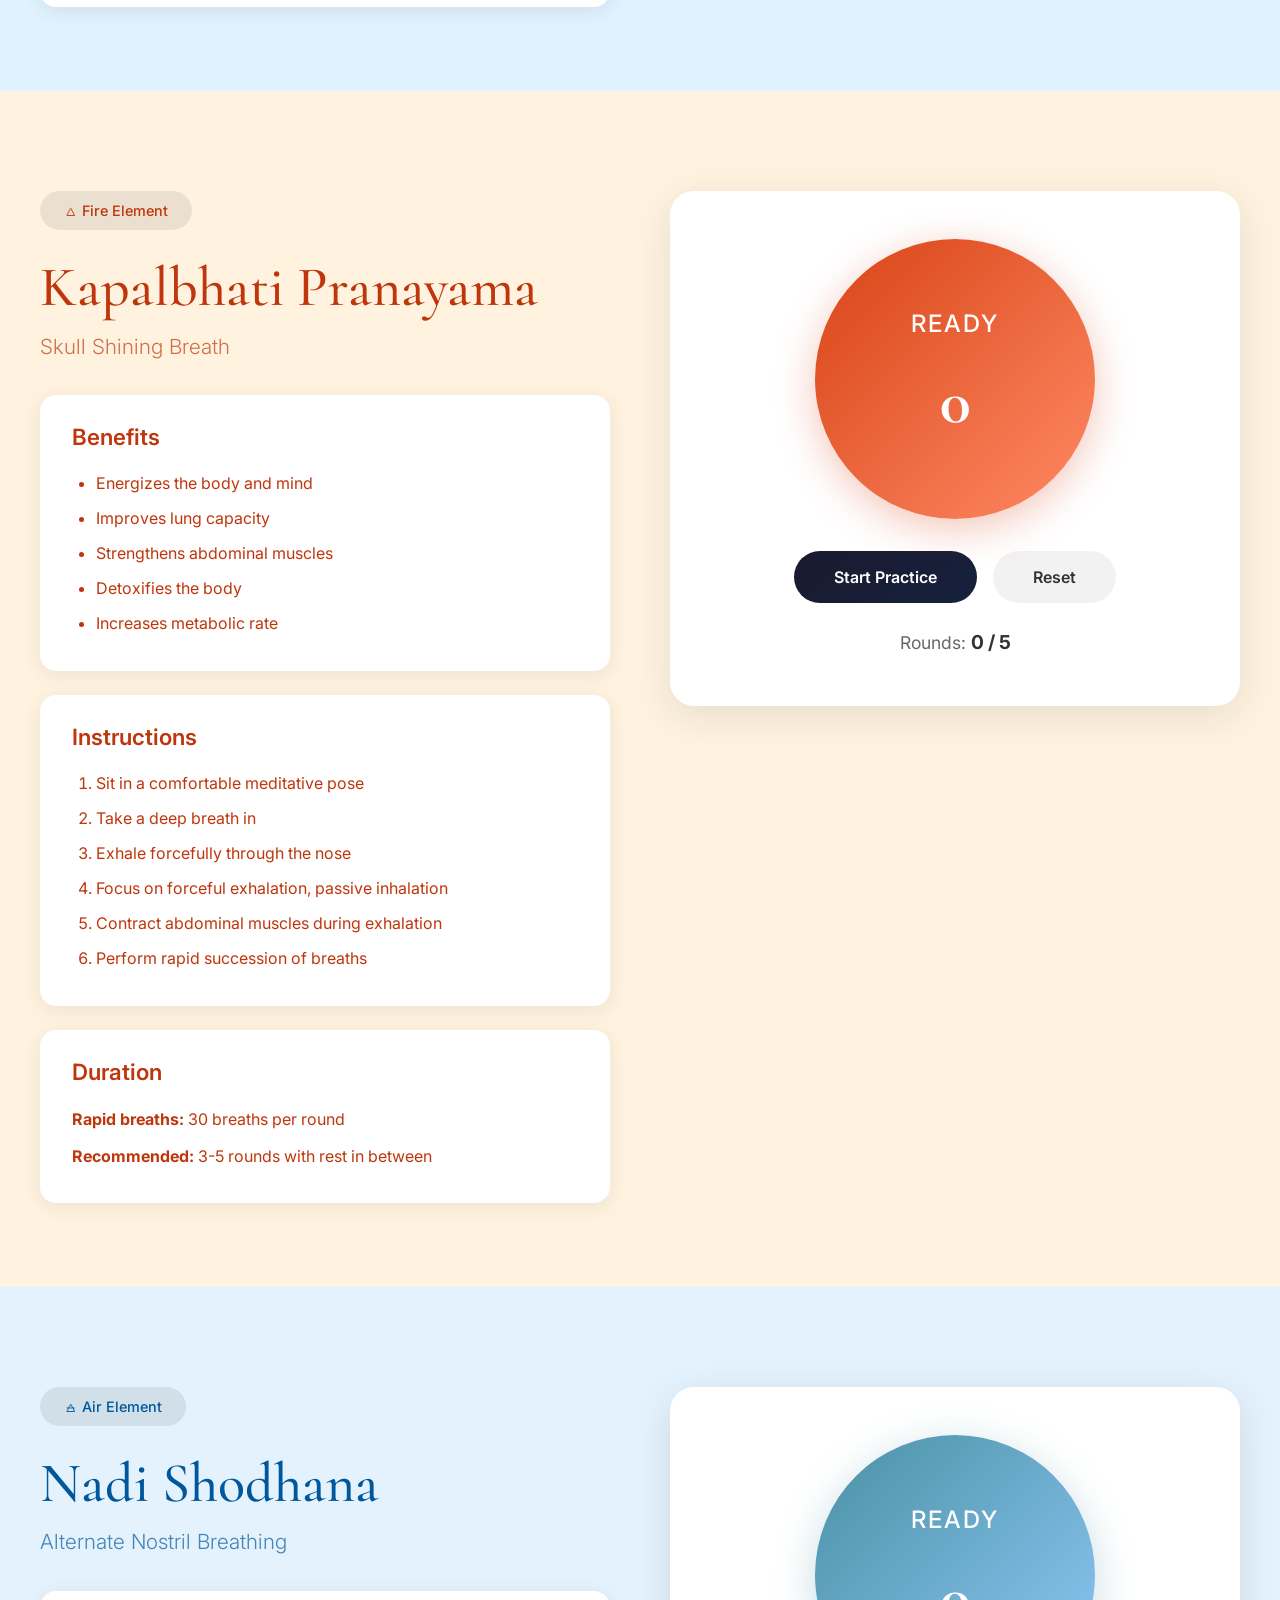
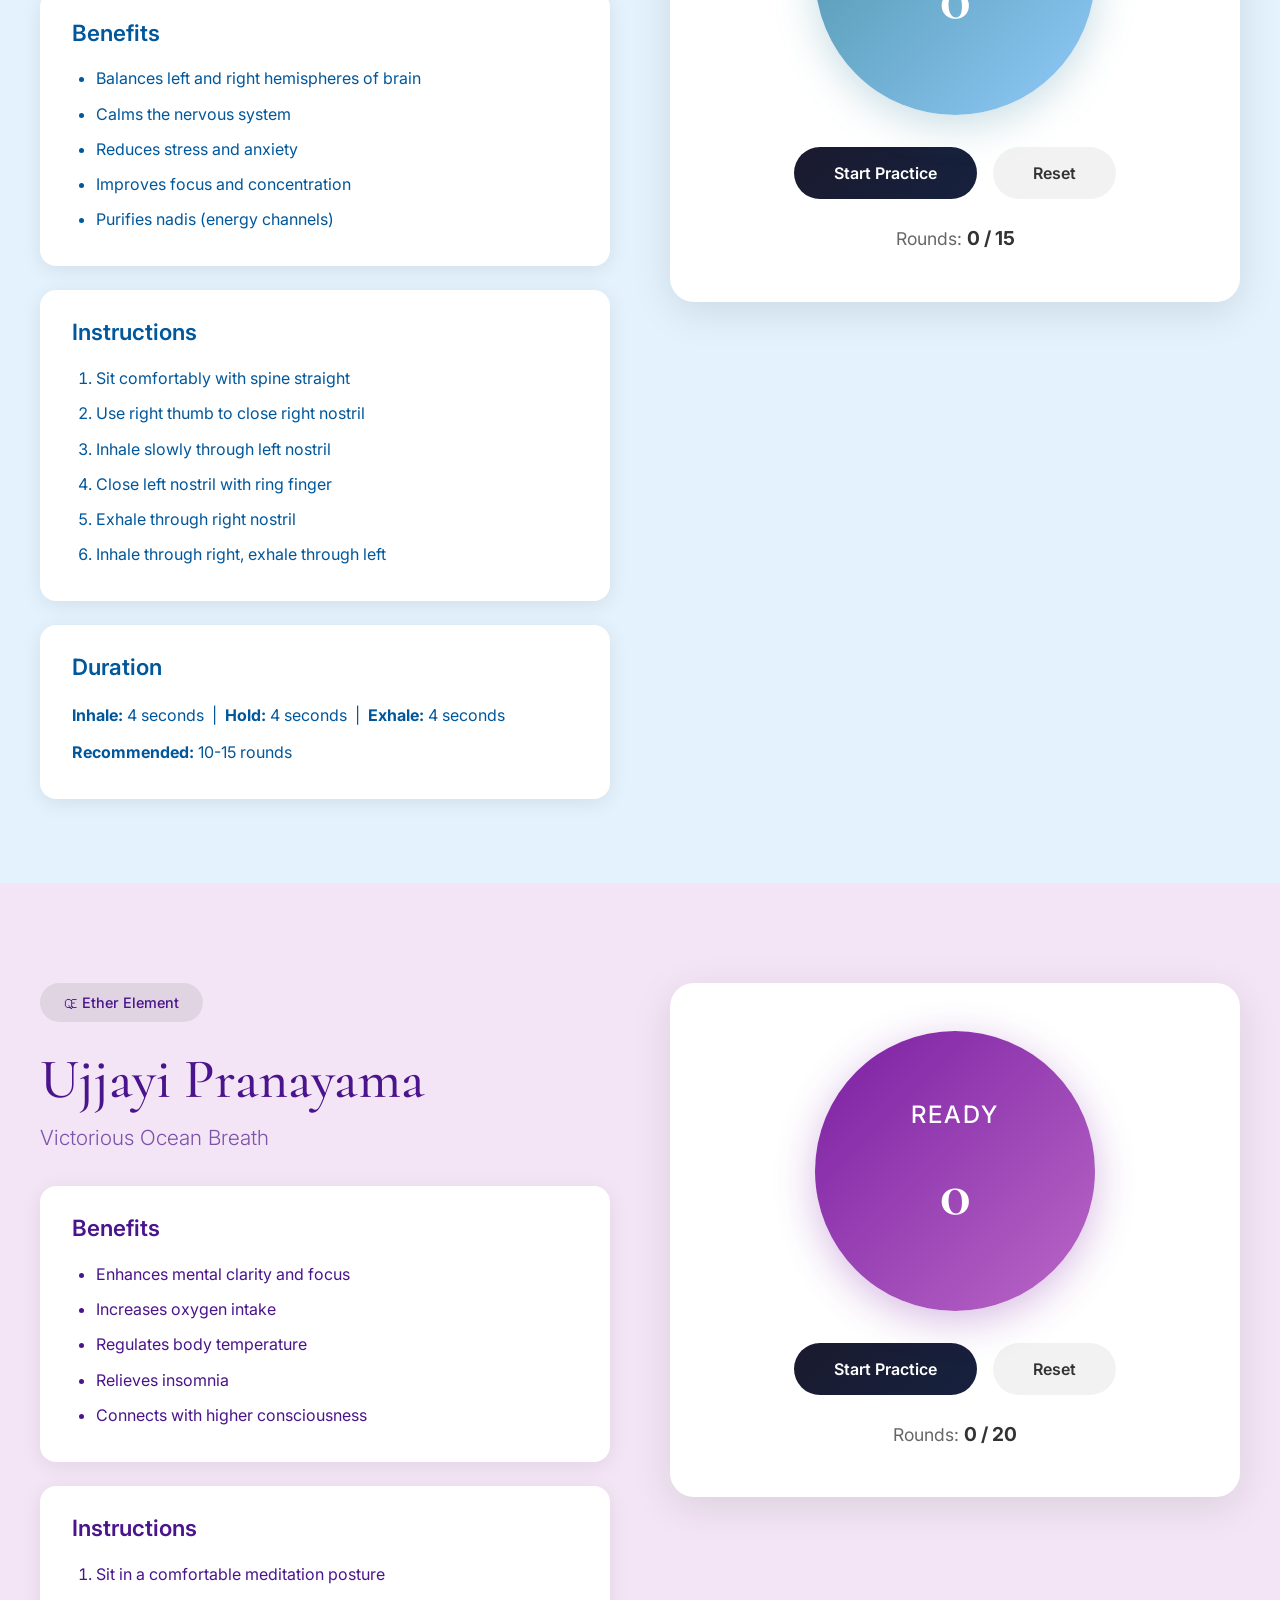
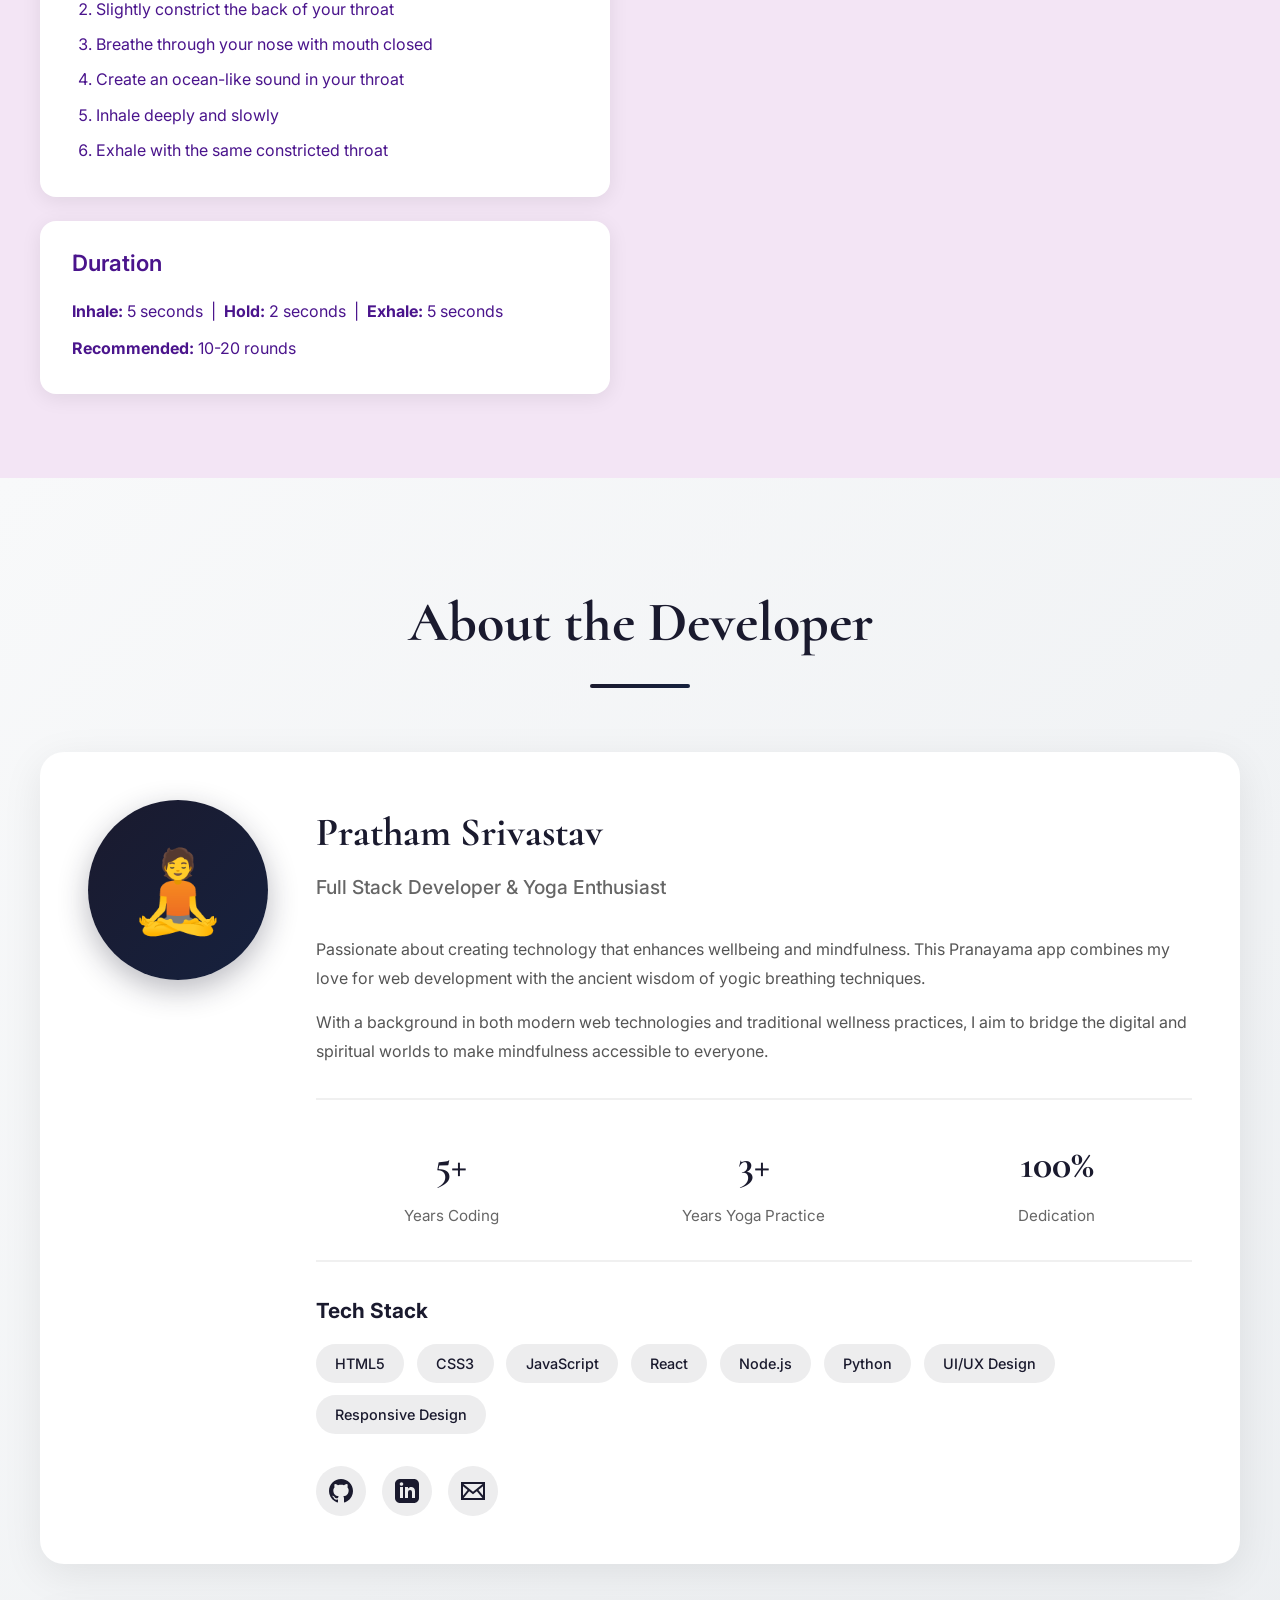
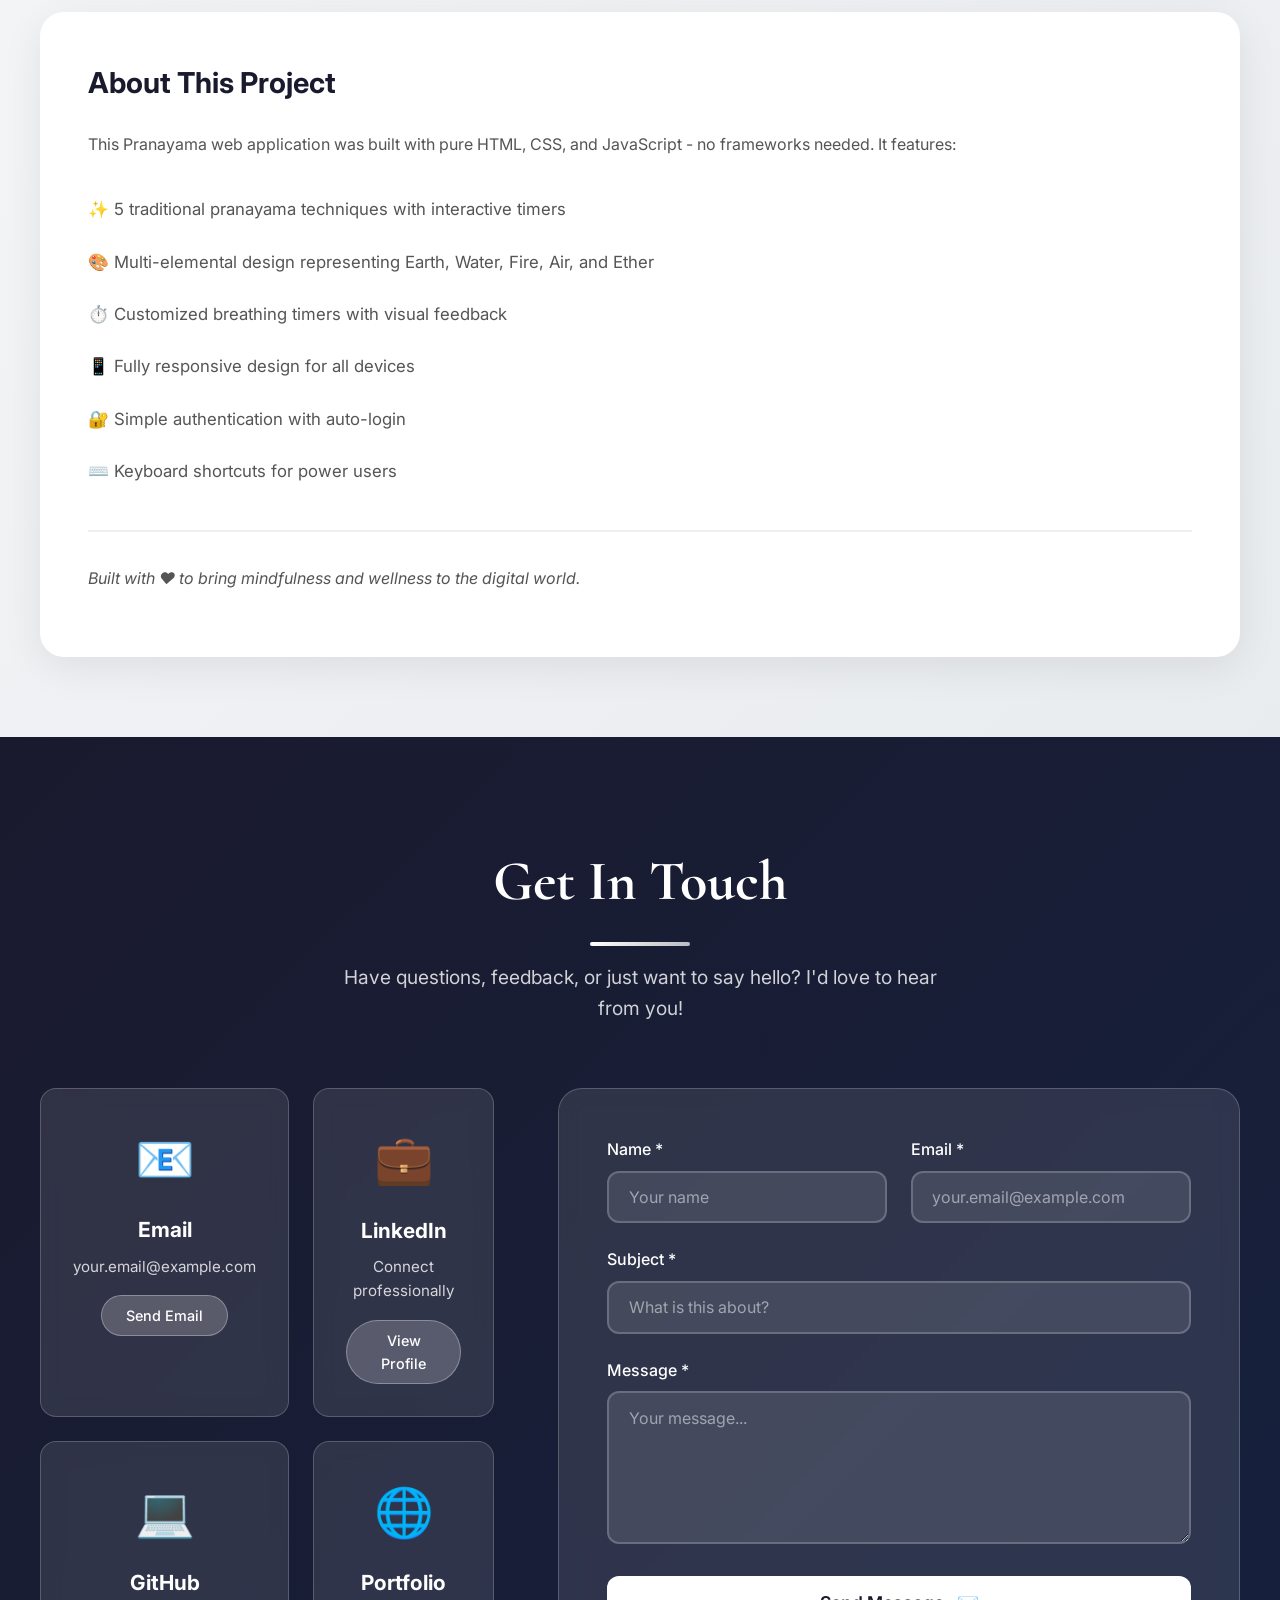
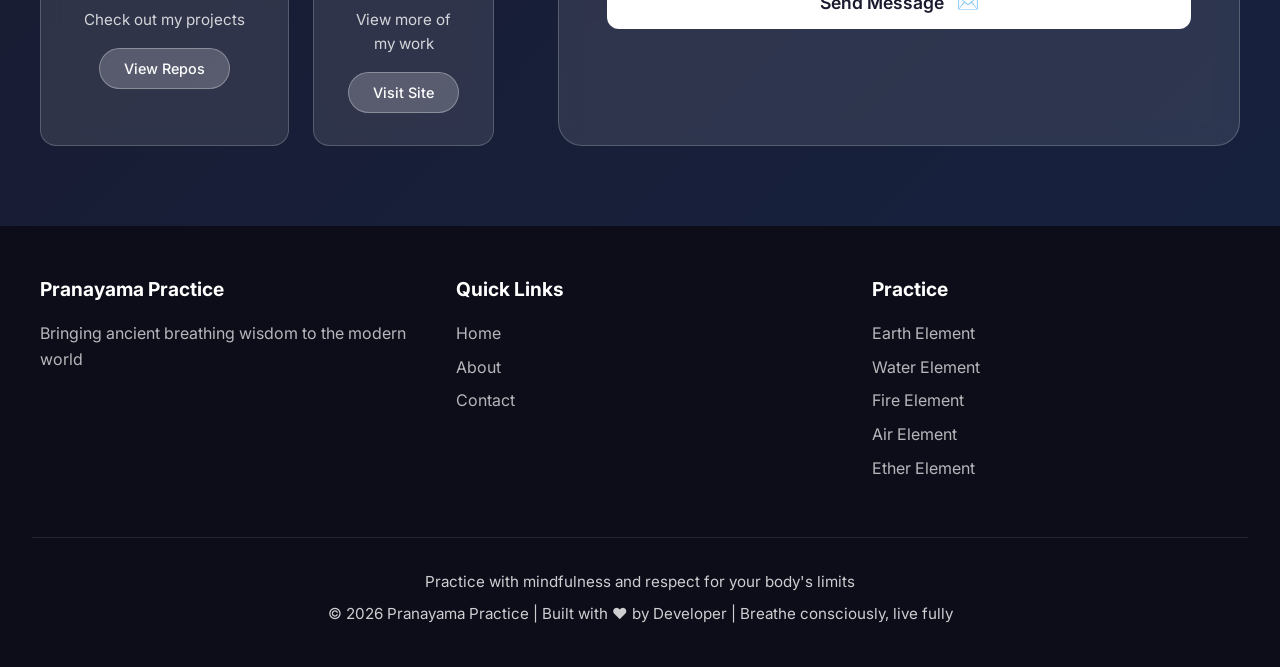
==== commit 4291ff59: "Update social media links in index.html" ====
--- a/index.html
+++ b/index.html
@@ -420,22 +420,17 @@
                         </div>
                         
                         <div class="social-links">
-                            <a href="https://github.com/yourusername" target="_blank" class="social-link" aria-label="GitHub">
+                            <a href="https://github.com/Initial2005" target="_blank" class="social-link" aria-label="GitHub">
                                 <svg width="24" height="24" viewBox="0 0 24 24" fill="currentColor">
                                     <path d="M12 0c-6.626 0-12 5.373-12 12 0 5.302 3.438 9.8 8.207 11.387.599.111.793-.261.793-.577v-2.234c-3.338.726-4.033-1.416-4.033-1.416-.546-1.387-1.333-1.756-1.333-1.756-1.089-.745.083-.729.083-.729 1.205.084 1.839 1.237 1.839 1.237 1.07 1.834 2.807 1.304 3.492.997.107-.775.418-1.305.762-1.604-2.665-.305-5.467-1.334-5.467-5.931 0-1.311.469-2.381 1.236-3.221-.124-.303-.535-1.524.117-3.176 0 0 1.008-.322 3.301 1.23.957-.266 1.983-.399 3.003-.404 1.02.005 2.047.138 3.006.404 2.291-1.552 3.297-1.23 3.297-1.23.653 1.653.242 2.874.118 3.176.77.84 1.235 1.911 1.235 3.221 0 4.609-2.807 5.624-5.479 5.921.43.372.823 1.102.823 2.222v3.293c0 .319.192.694.801.576 4.765-1.589 8.199-6.086 8.199-11.386 0-6.627-5.373-12-12-12z"/>
                                 </svg>
                             </a>
-                            <a href="https://linkedin.com/in/yourusername" target="_blank" class="social-link" aria-label="LinkedIn">
+                            <a href="https://linkedin.com/in/pratham-srivastav-2a2537284" target="_blank" class="social-link" aria-label="LinkedIn">
                                 <svg width="24" height="24" viewBox="0 0 24 24" fill="currentColor">
                                     <path d="M19 0h-14c-2.761 0-5 2.239-5 5v14c0 2.761 2.239 5 5 5h14c2.762 0 5-2.239 5-5v-14c0-2.761-2.238-5-5-5zm-11 19h-3v-11h3v11zm-1.5-12.268c-.966 0-1.75-.79-1.75-1.764s.784-1.764 1.75-1.764 1.75.79 1.75 1.764-.783 1.764-1.75 1.764zm13.5 12.268h-3v-5.604c0-3.368-4-3.113-4 0v5.604h-3v-11h3v1.765c1.396-2.586 7-2.777 7 2.476v6.759z"/>
                                 </svg>
                             </a>
-                            <a href="https://twitter.com/yourusername" target="_blank" class="social-link" aria-label="Twitter">
-                                <svg width="24" height="24" viewBox="0 0 24 24" fill="currentColor">
-                                    <path d="M24 4.557c-.883.392-1.832.656-2.828.775 1.017-.609 1.798-1.574 2.165-2.724-.951.564-2.005.974-3.127 1.195-.897-.957-2.178-1.555-3.594-1.555-3.179 0-5.515 2.966-4.797 6.045-4.091-.205-7.719-2.165-10.148-5.144-1.29 2.213-.669 5.108 1.523 6.574-.806-.026-1.566-.247-2.229-.616-.054 2.281 1.581 4.415 3.949 4.89-.693.188-1.452.232-2.224.084.626 1.956 2.444 3.379 4.6 3.419-2.07 1.623-4.678 2.348-7.29 2.04 2.179 1.397 4.768 2.212 7.548 2.212 9.142 0 14.307-7.721 13.995-14.646.962-.695 1.797-1.562 2.457-2.549z"/>
-                                </svg>
-                            </a>
-                            <a href="mailto:your.email@example.com" class="social-link" aria-label="Email">
+                            <a href="mailto:prathamkartiksrivastav@hotmail.com" class="social-link" aria-label="Email">
                                 <svg width="24" height="24" viewBox="0 0 24 24" fill="currentColor">
                                     <path d="M0 3v18h24v-18h-24zm6.623 7.929l-4.623 5.712v-9.458l4.623 3.746zm-4.141-5.929h19.035l-9.517 7.713-9.518-7.713zm5.694 7.188l3.824 3.099 3.83-3.104 5.612 6.817h-18.779l5.513-6.812zm9.208-1.264l4.616-3.741v9.348l-4.616-5.607z"/>
                                 </svg>
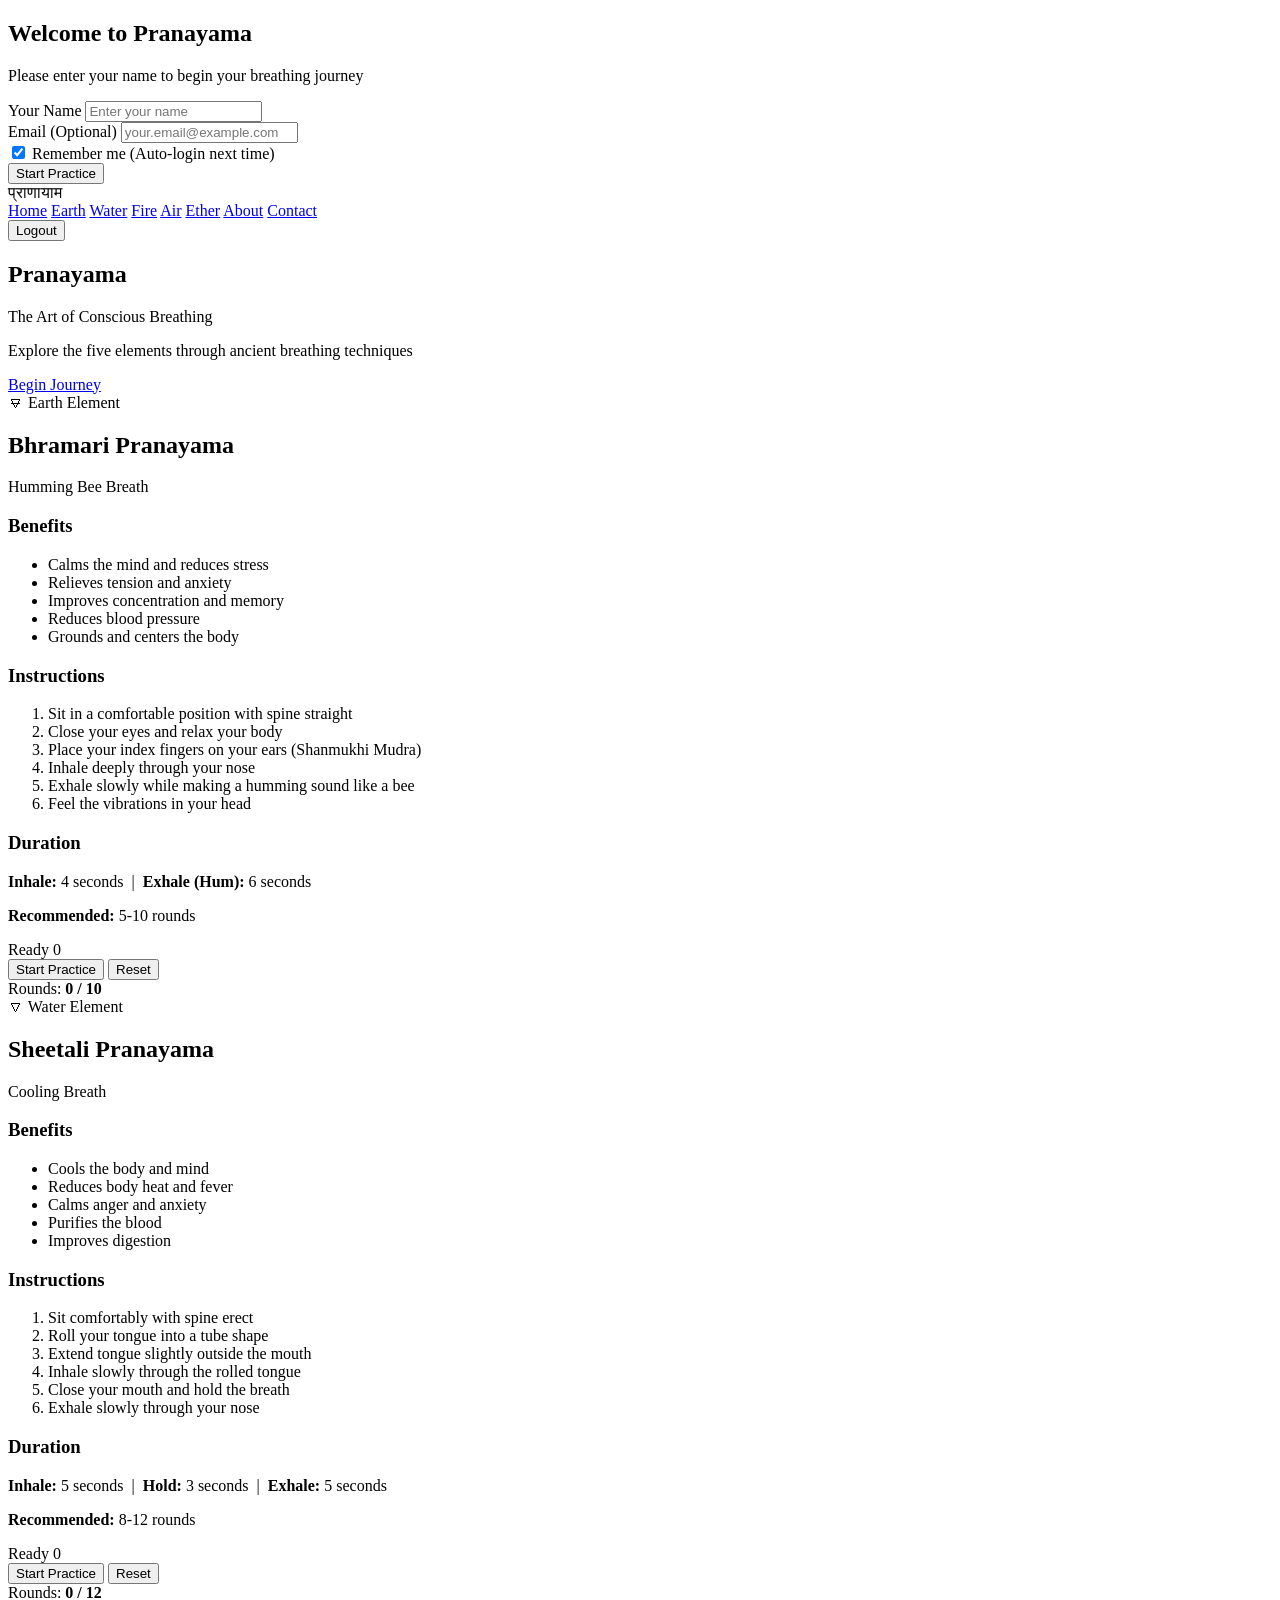
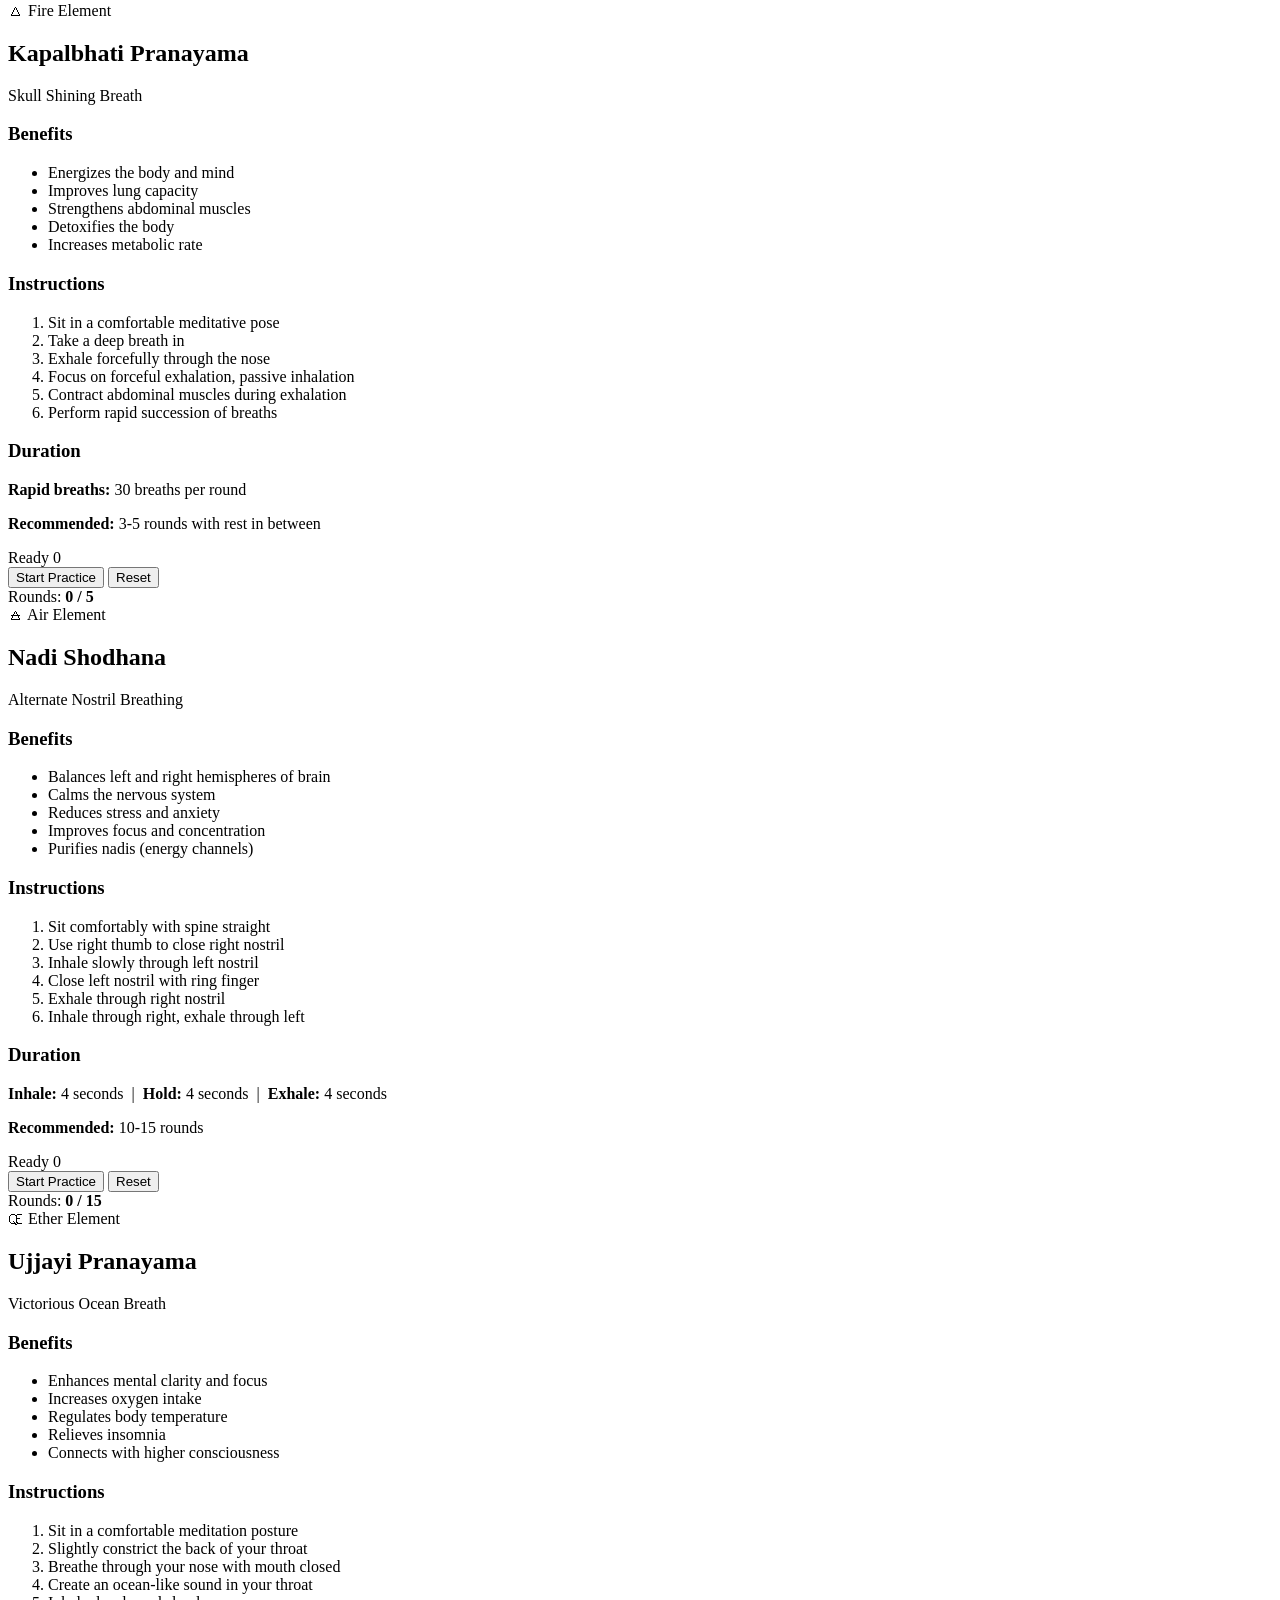
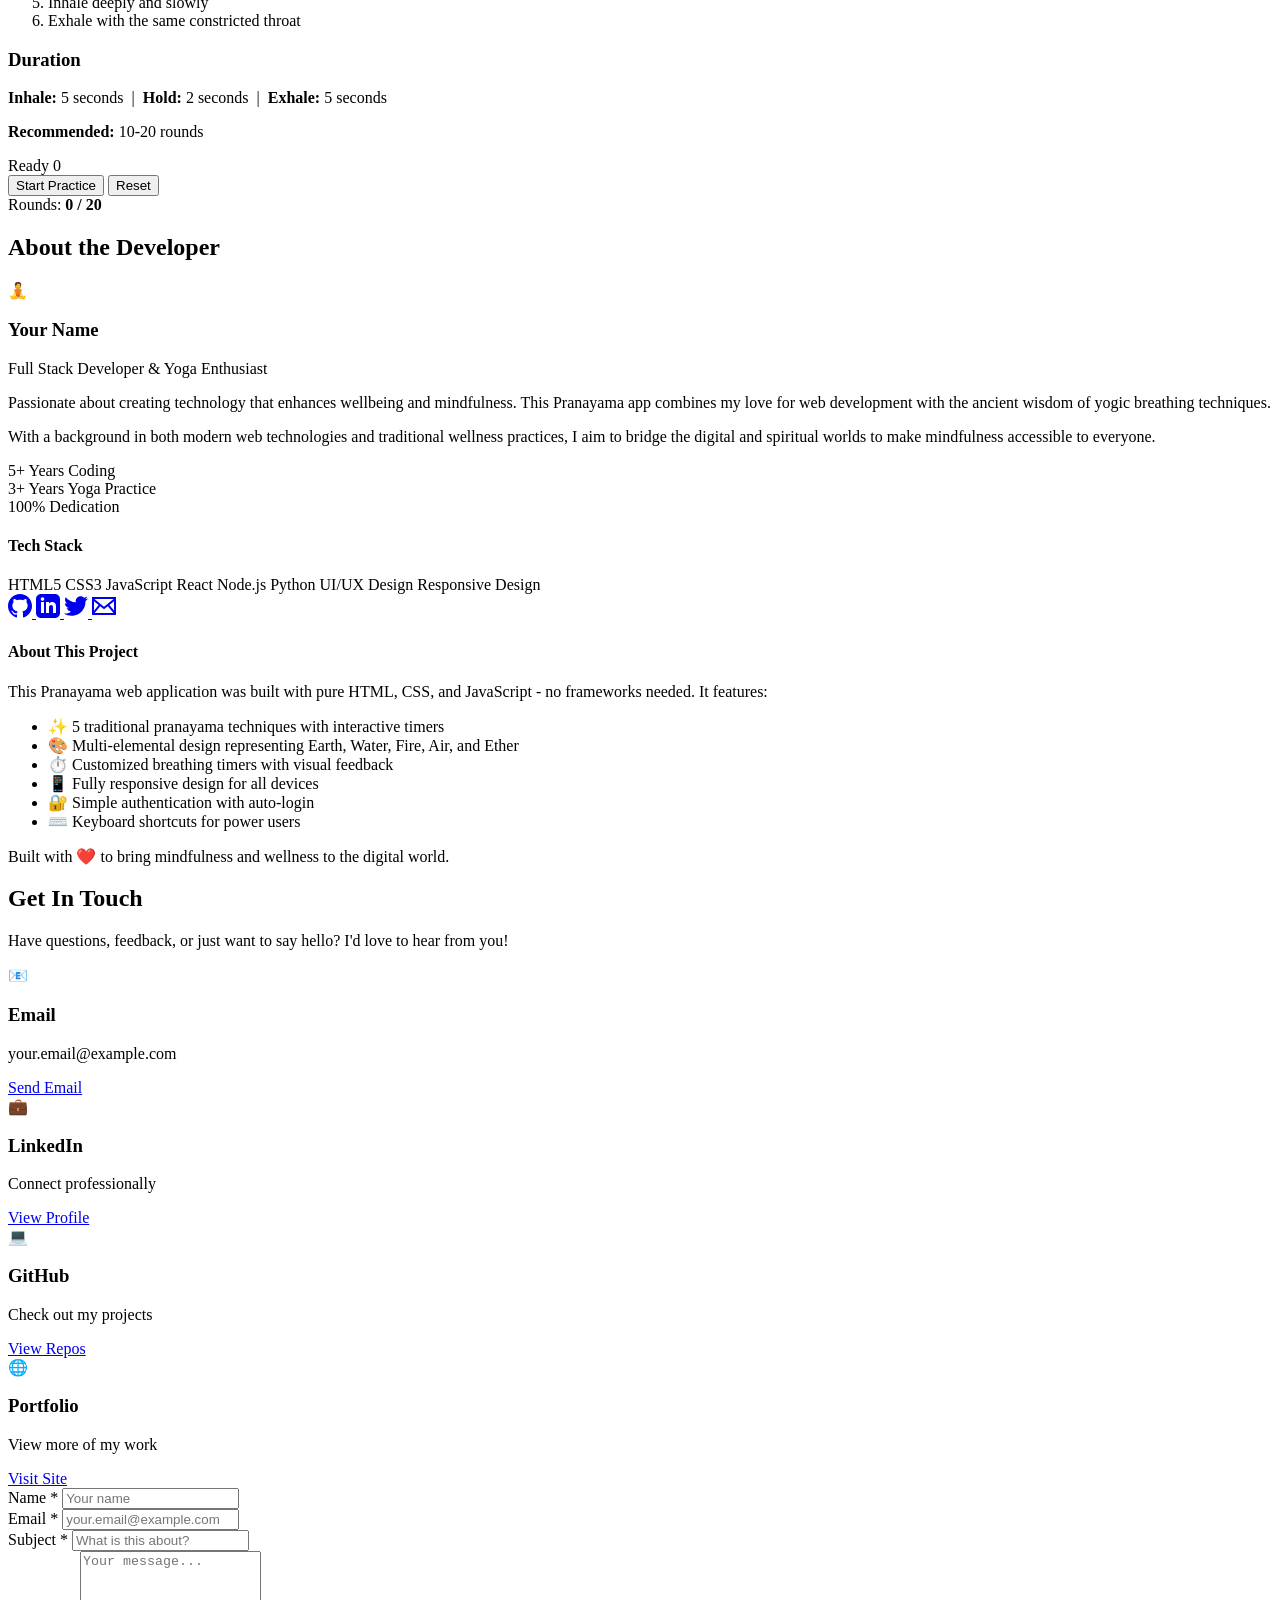
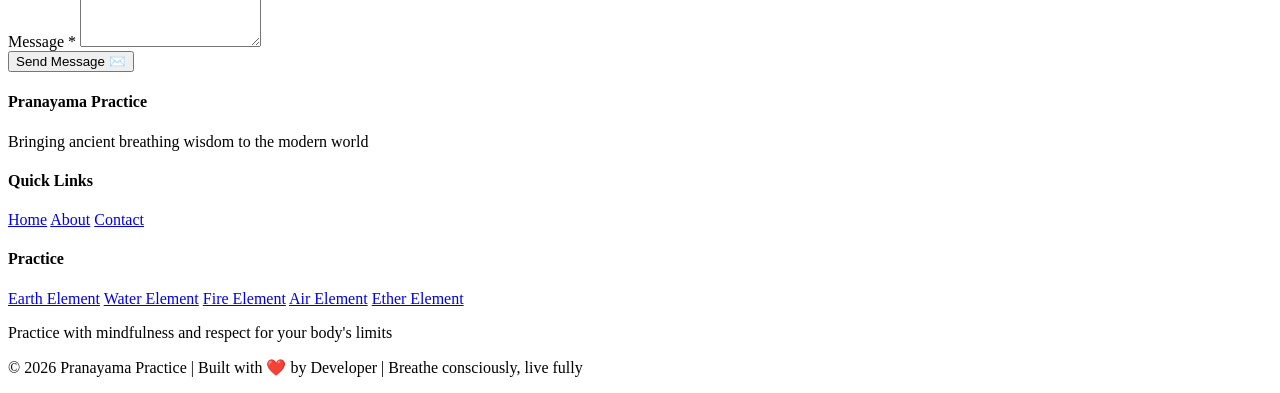
==== commit 5c058a31: "Update links and paths in index.html" ====
--- a/index.html
+++ b/index.html
@@ -6,8 +6,8 @@
     <title>Pranayama - The Art of Breath</title>
     <link rel="preconnect" href="https://fonts.googleapis.com">
     <link rel="preconnect" href="https://fonts.gstatic.com" crossorigin>
-    <link href="https://fonts.googleapis.com/css2?family=Inter:wght@300;400;500;600;700&family=Cormorant:wght@300;400;500;600&display=swap" rel="stylesheet">
-    <link rel="stylesheet" href="style.css">
+    <link href="https://fonts.googleapis.com/css2?family=Inter:wght@300;500;700&family=Cormorant:ital,wght@0,300;0,600;1,400&display=swap" rel="stylesheet">
+    <link rel="stylesheet" href="css/style.css">
 </head>
 <body>
     <!-- Authentication Modal -->
@@ -381,7 +381,7 @@
                     </div>
                     
                     <div class="developer-info">
-                        <h3 class="developer-name">Pratham Srivastav</h3>
+                        <h3 class="developer-name">Your Name</h3>
                         <p class="developer-title">Full Stack Developer & Yoga Enthusiast</p>
                         
                         <div class="developer-bio">
@@ -420,17 +420,22 @@
                         </div>
                         
                         <div class="social-links">
-                            <a href="https://github.com/Initial2005" target="_blank" class="social-link" aria-label="GitHub">
+                            <a href="https://github.com/yourusername" target="_blank" class="social-link" aria-label="GitHub">
                                 <svg width="24" height="24" viewBox="0 0 24 24" fill="currentColor">
                                     <path d="M12 0c-6.626 0-12 5.373-12 12 0 5.302 3.438 9.8 8.207 11.387.599.111.793-.261.793-.577v-2.234c-3.338.726-4.033-1.416-4.033-1.416-.546-1.387-1.333-1.756-1.333-1.756-1.089-.745.083-.729.083-.729 1.205.084 1.839 1.237 1.839 1.237 1.07 1.834 2.807 1.304 3.492.997.107-.775.418-1.305.762-1.604-2.665-.305-5.467-1.334-5.467-5.931 0-1.311.469-2.381 1.236-3.221-.124-.303-.535-1.524.117-3.176 0 0 1.008-.322 3.301 1.23.957-.266 1.983-.399 3.003-.404 1.02.005 2.047.138 3.006.404 2.291-1.552 3.297-1.23 3.297-1.23.653 1.653.242 2.874.118 3.176.77.84 1.235 1.911 1.235 3.221 0 4.609-2.807 5.624-5.479 5.921.43.372.823 1.102.823 2.222v3.293c0 .319.192.694.801.576 4.765-1.589 8.199-6.086 8.199-11.386 0-6.627-5.373-12-12-12z"/>
                                 </svg>
                             </a>
-                            <a href="https://linkedin.com/in/pratham-srivastav-2a2537284" target="_blank" class="social-link" aria-label="LinkedIn">
+                            <a href="https://linkedin.com/in/yourusername" target="_blank" class="social-link" aria-label="LinkedIn">
                                 <svg width="24" height="24" viewBox="0 0 24 24" fill="currentColor">
                                     <path d="M19 0h-14c-2.761 0-5 2.239-5 5v14c0 2.761 2.239 5 5 5h14c2.762 0 5-2.239 5-5v-14c0-2.761-2.238-5-5-5zm-11 19h-3v-11h3v11zm-1.5-12.268c-.966 0-1.75-.79-1.75-1.764s.784-1.764 1.75-1.764 1.75.79 1.75 1.764-.783 1.764-1.75 1.764zm13.5 12.268h-3v-5.604c0-3.368-4-3.113-4 0v5.604h-3v-11h3v1.765c1.396-2.586 7-2.777 7 2.476v6.759z"/>
                                 </svg>
                             </a>
-                            <a href="mailto:prathamkartiksrivastav@hotmail.com" class="social-link" aria-label="Email">
+                            <a href="https://twitter.com/yourusername" target="_blank" class="social-link" aria-label="Twitter">
+                                <svg width="24" height="24" viewBox="0 0 24 24" fill="currentColor">
+                                    <path d="M24 4.557c-.883.392-1.832.656-2.828.775 1.017-.609 1.798-1.574 2.165-2.724-.951.564-2.005.974-3.127 1.195-.897-.957-2.178-1.555-3.594-1.555-3.179 0-5.515 2.966-4.797 6.045-4.091-.205-7.719-2.165-10.148-5.144-1.29 2.213-.669 5.108 1.523 6.574-.806-.026-1.566-.247-2.229-.616-.054 2.281 1.581 4.415 3.949 4.89-.693.188-1.452.232-2.224.084.626 1.956 2.444 3.379 4.6 3.419-2.07 1.623-4.678 2.348-7.29 2.04 2.179 1.397 4.768 2.212 7.548 2.212 9.142 0 14.307-7.721 13.995-14.646.962-.695 1.797-1.562 2.457-2.549z"/>
+                                </svg>
+                            </a>
+                            <a href="mailto:your.email@example.com" class="social-link" aria-label="Email">
                                 <svg width="24" height="24" viewBox="0 0 24 24" fill="currentColor">
                                     <path d="M0 3v18h24v-18h-24zm6.623 7.929l-4.623 5.712v-9.458l4.623 3.746zm-4.141-5.929h19.035l-9.517 7.713-9.518-7.713zm5.694 7.188l3.824 3.099 3.83-3.104 5.612 6.817h-18.779l5.513-6.812zm9.208-1.264l4.616-3.741v9.348l-4.616-5.607z"/>
                                 </svg>
@@ -560,6 +565,6 @@
         </div>
     </footer>
 
-    <script src="script.js"></script>
+    <script src="js/script.js"></script>
 </body>
 </html>
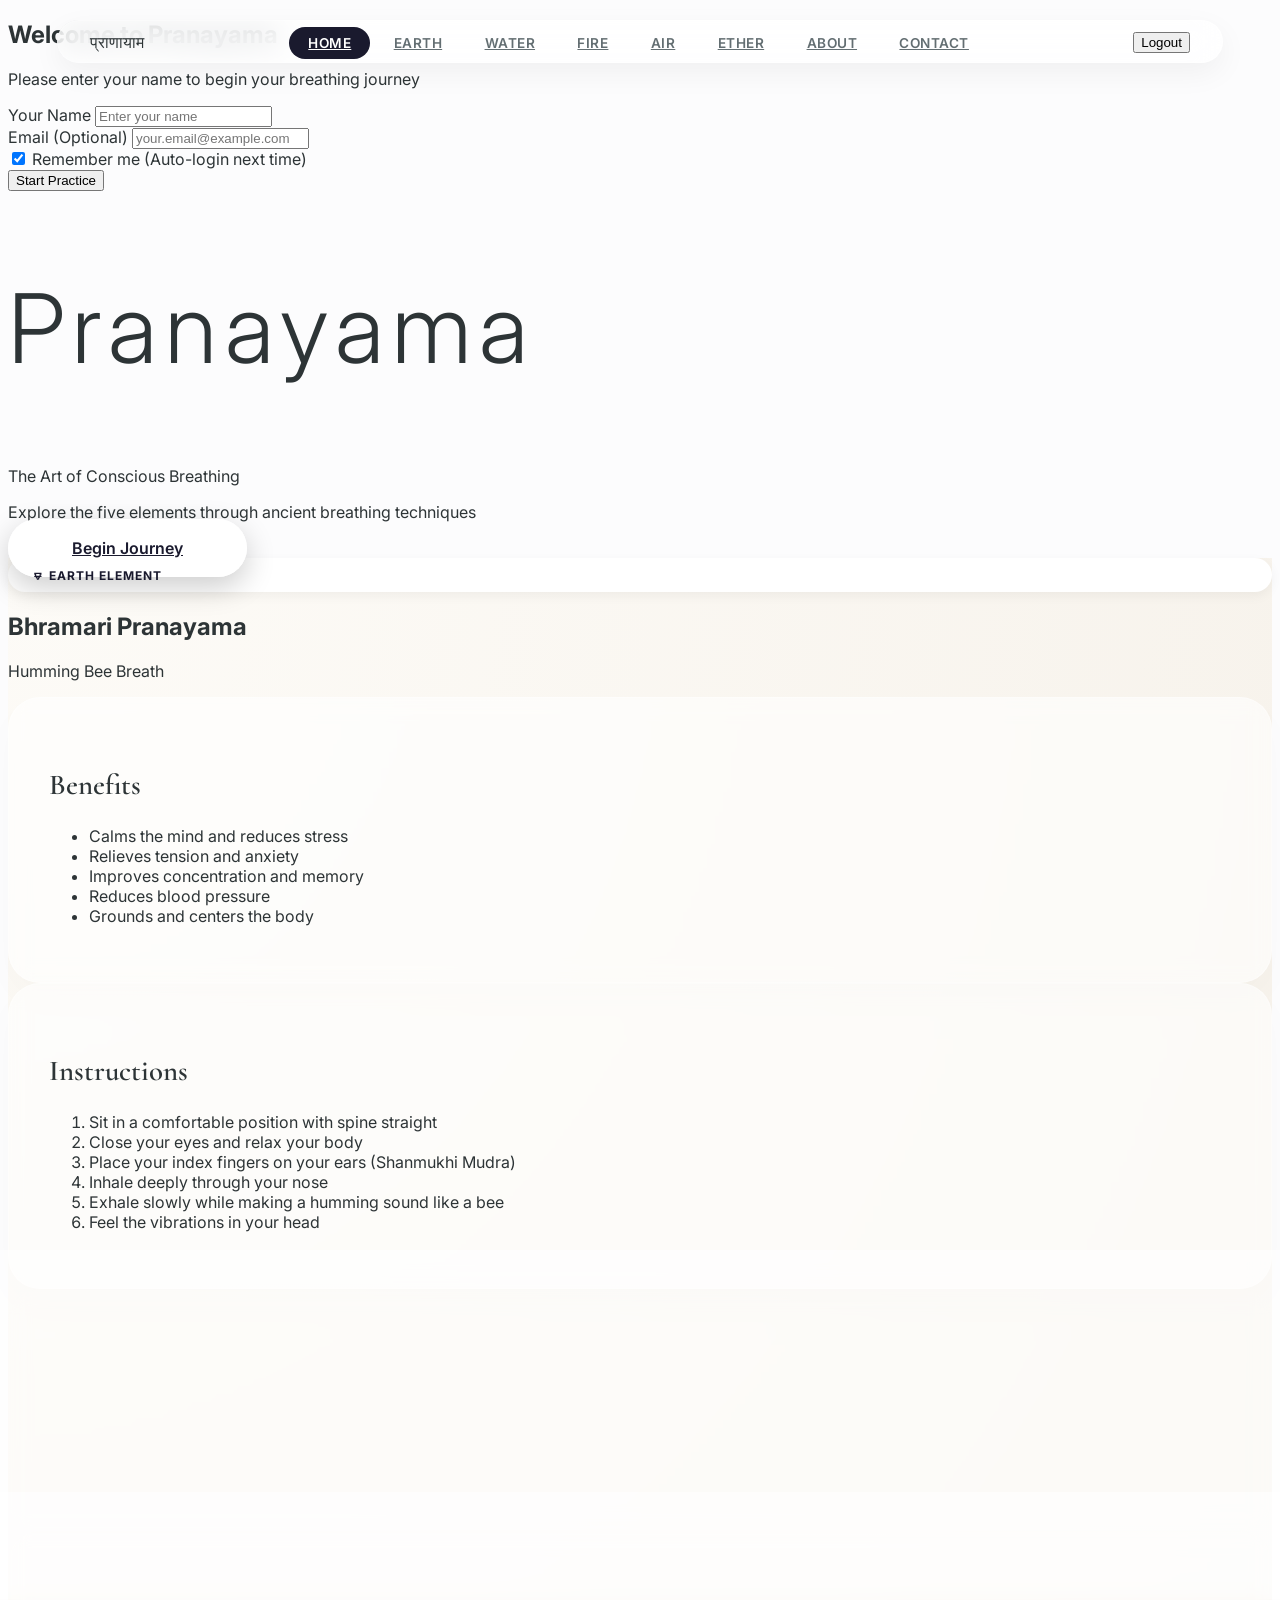
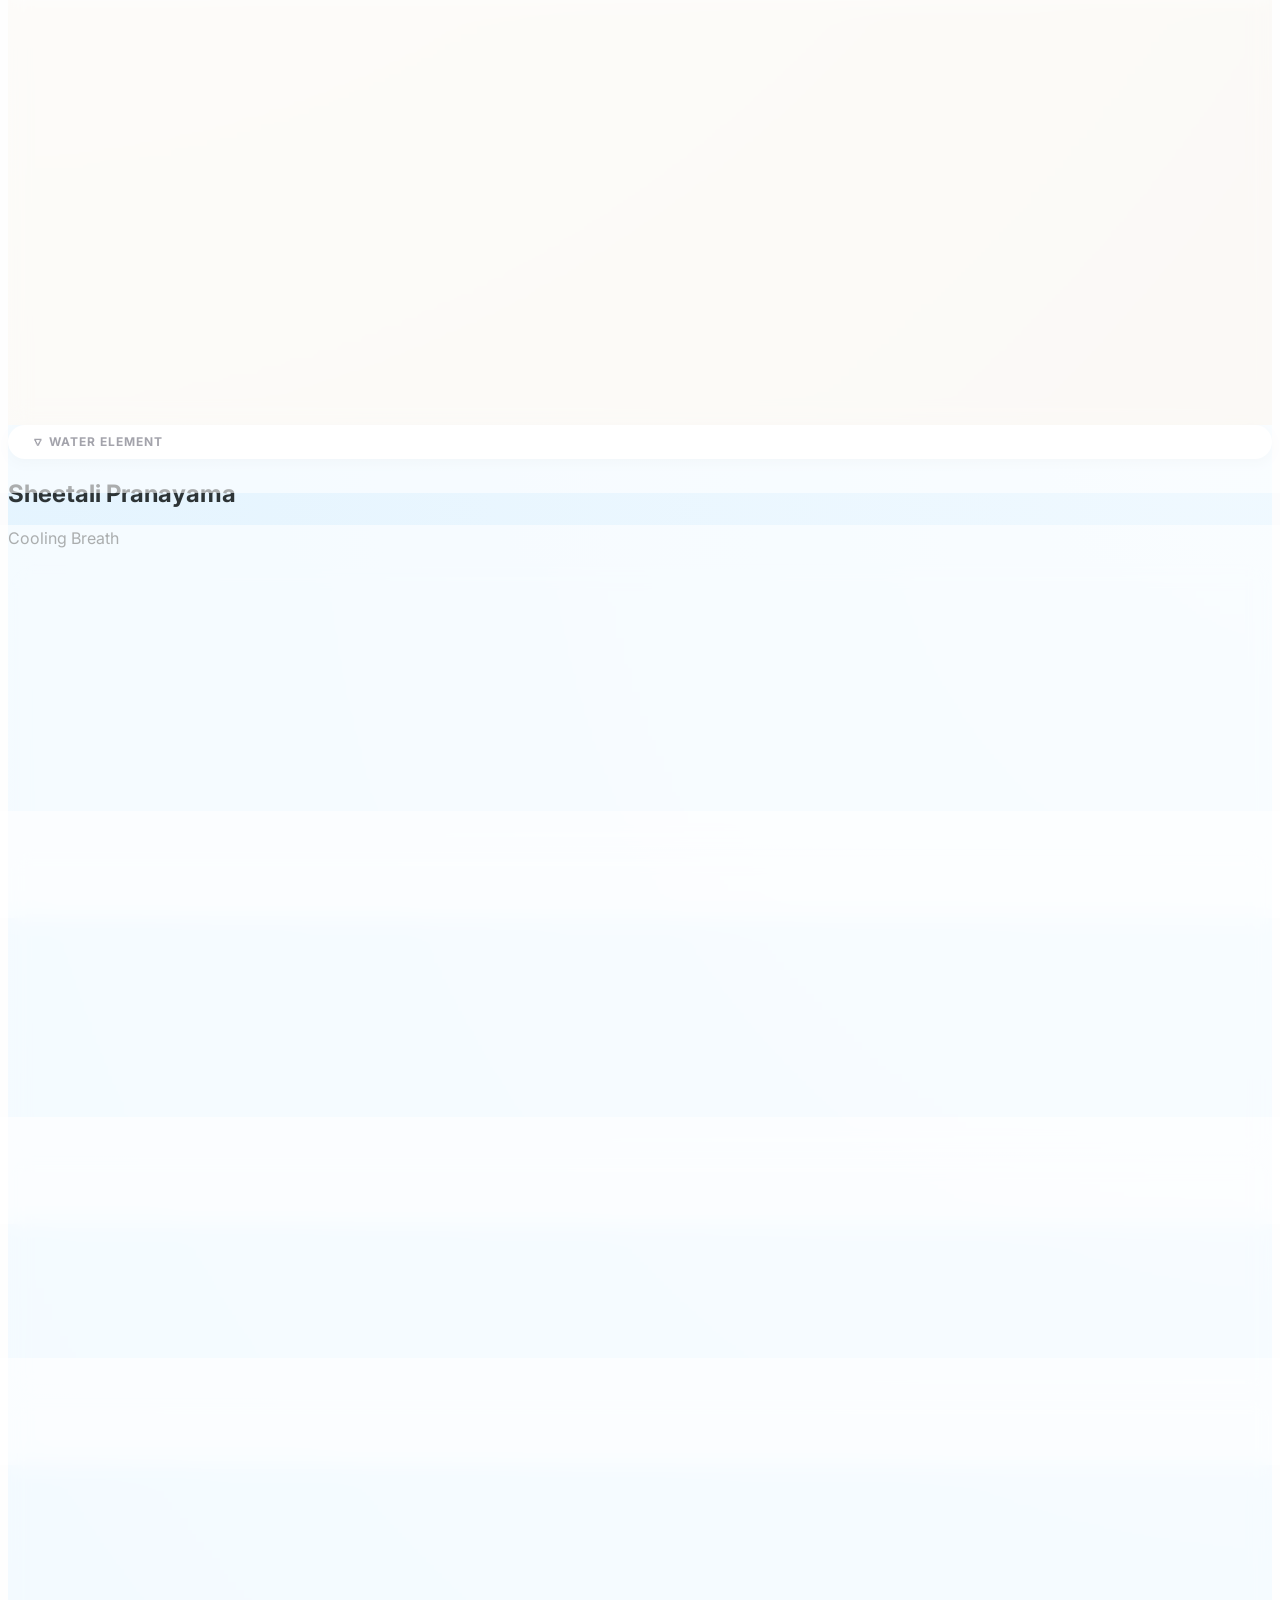
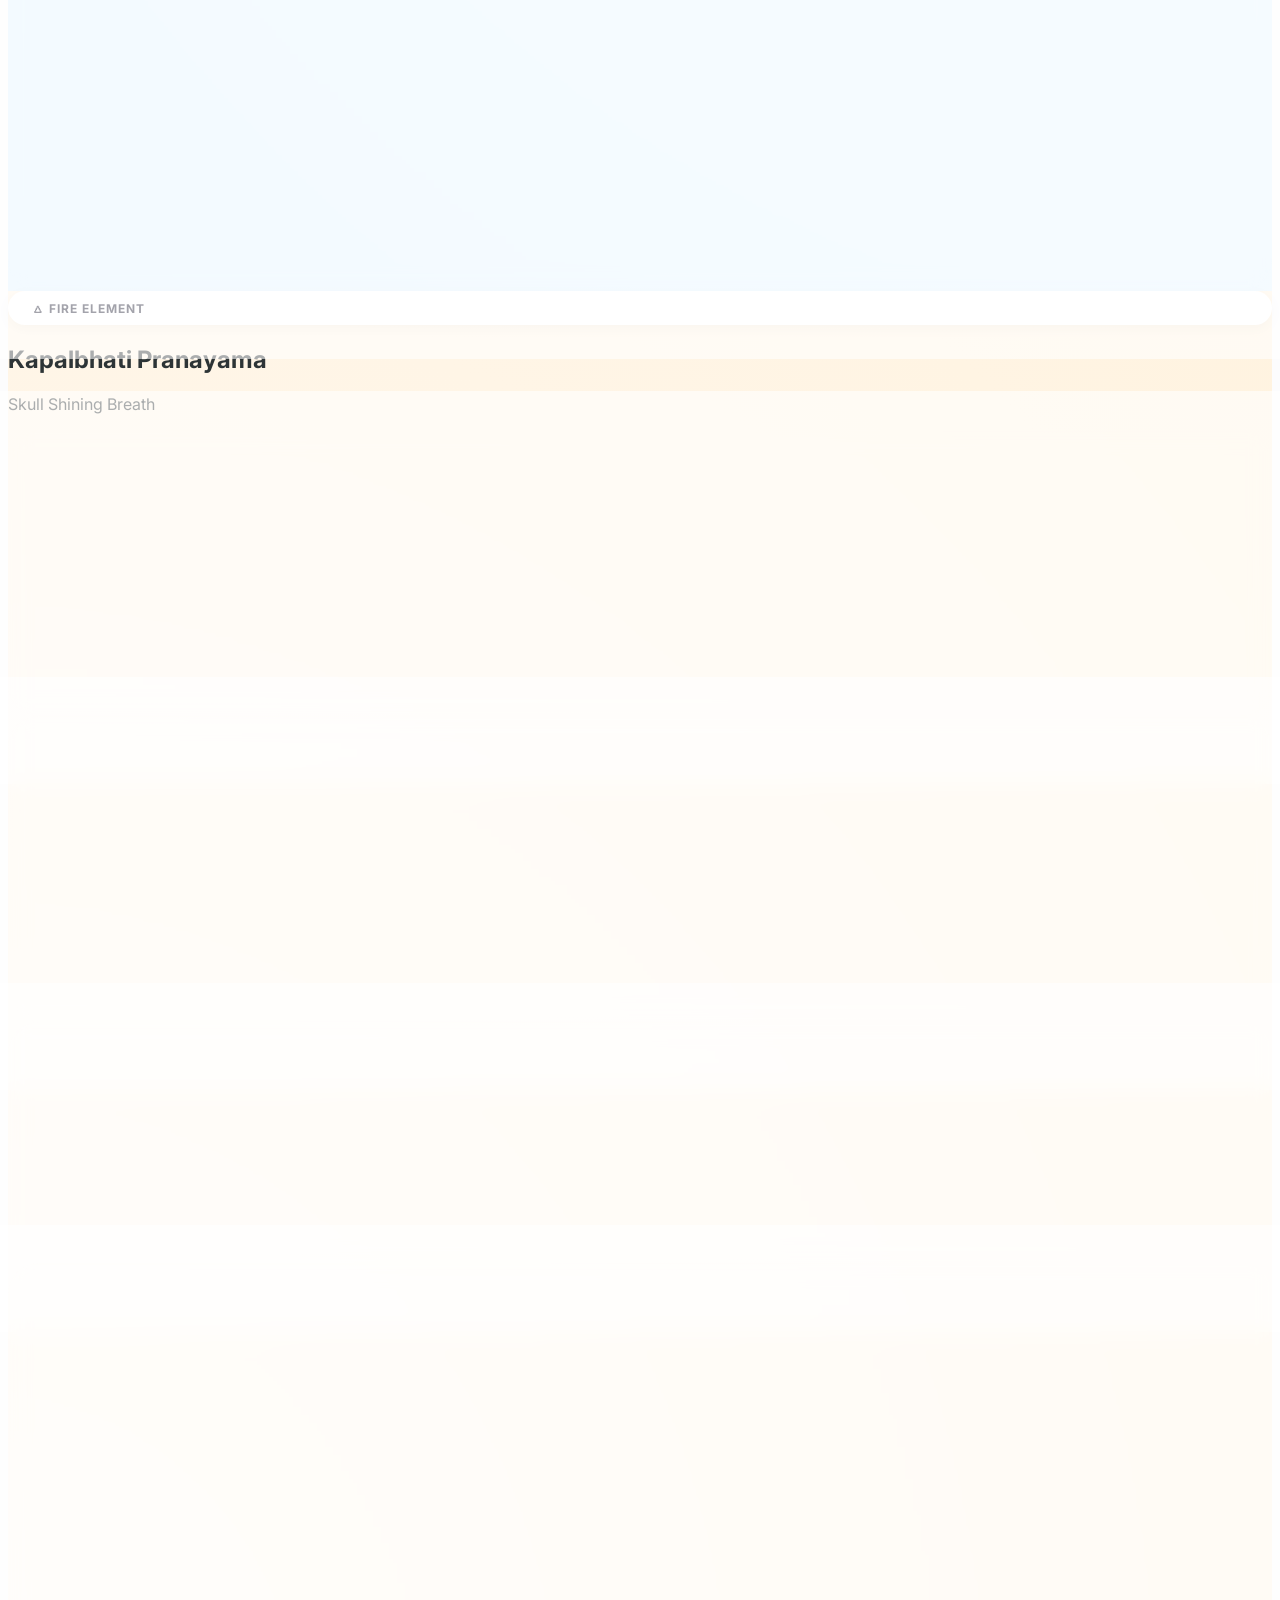
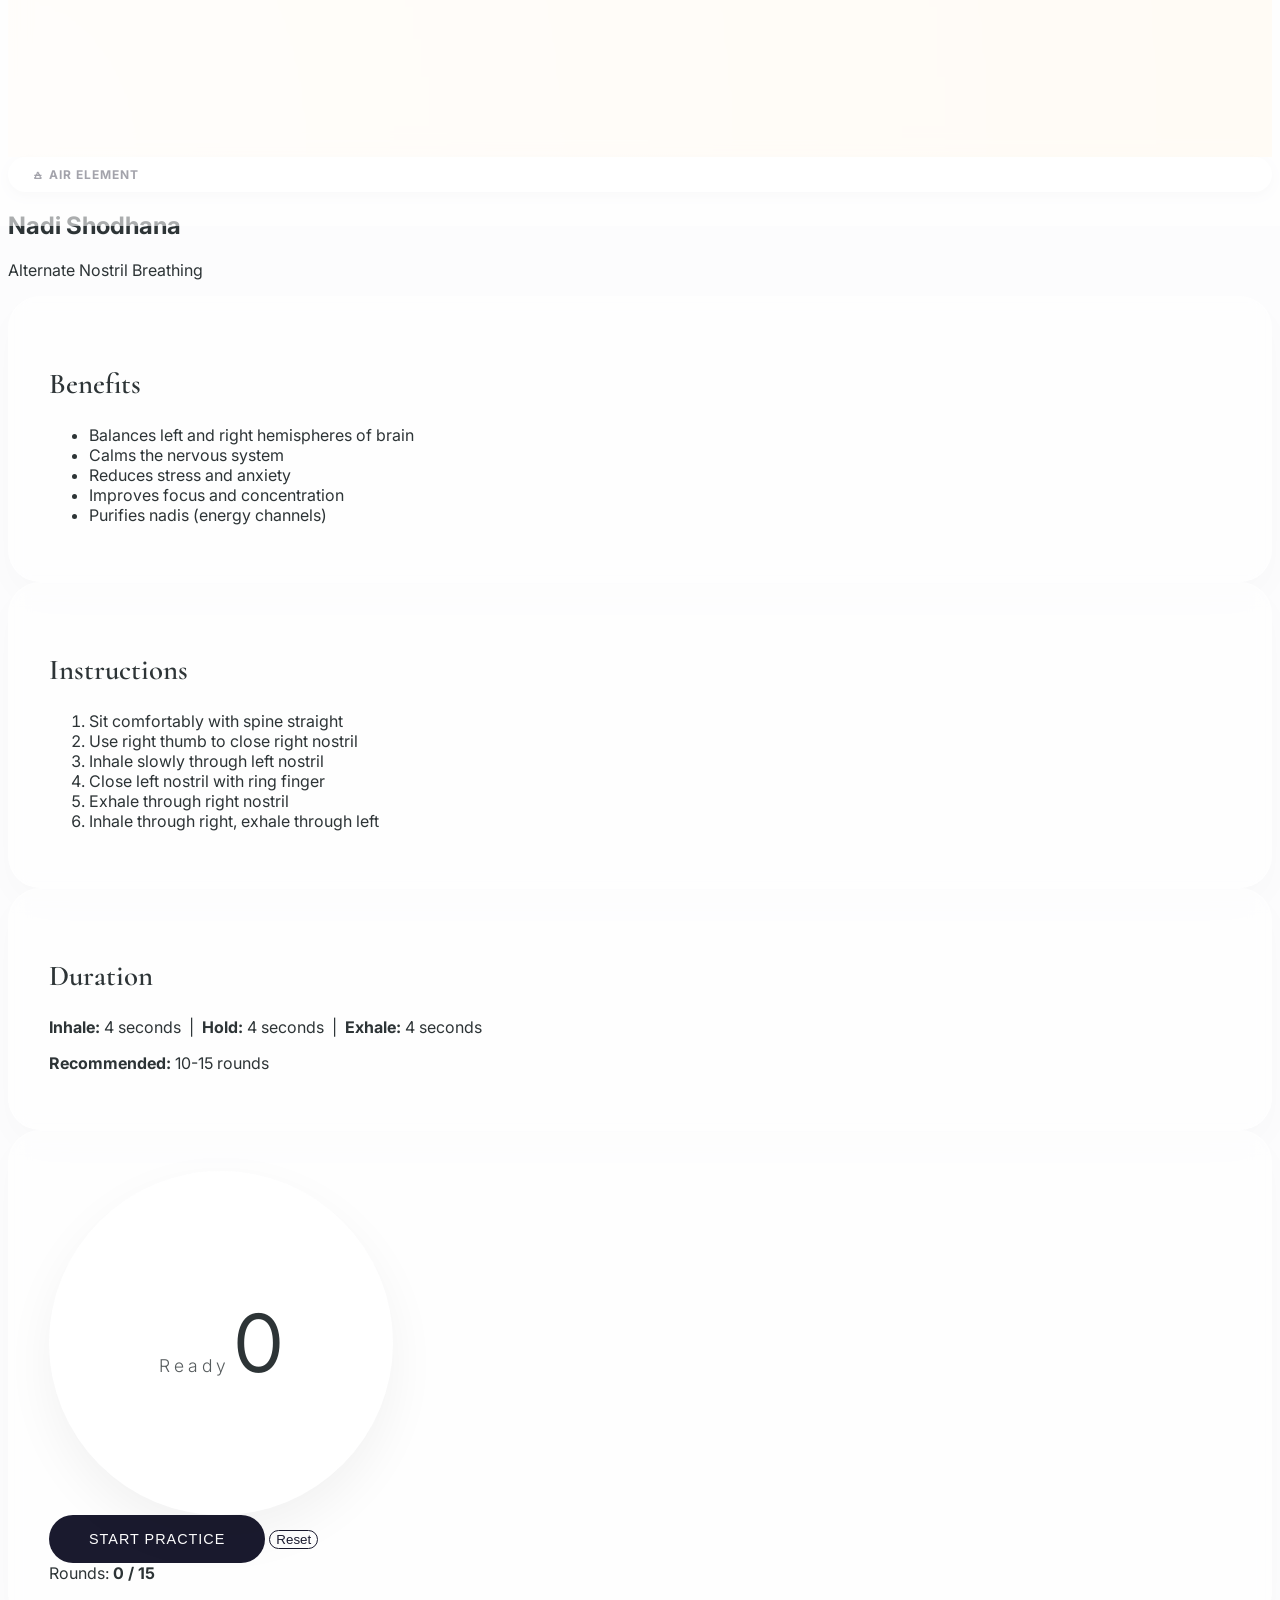
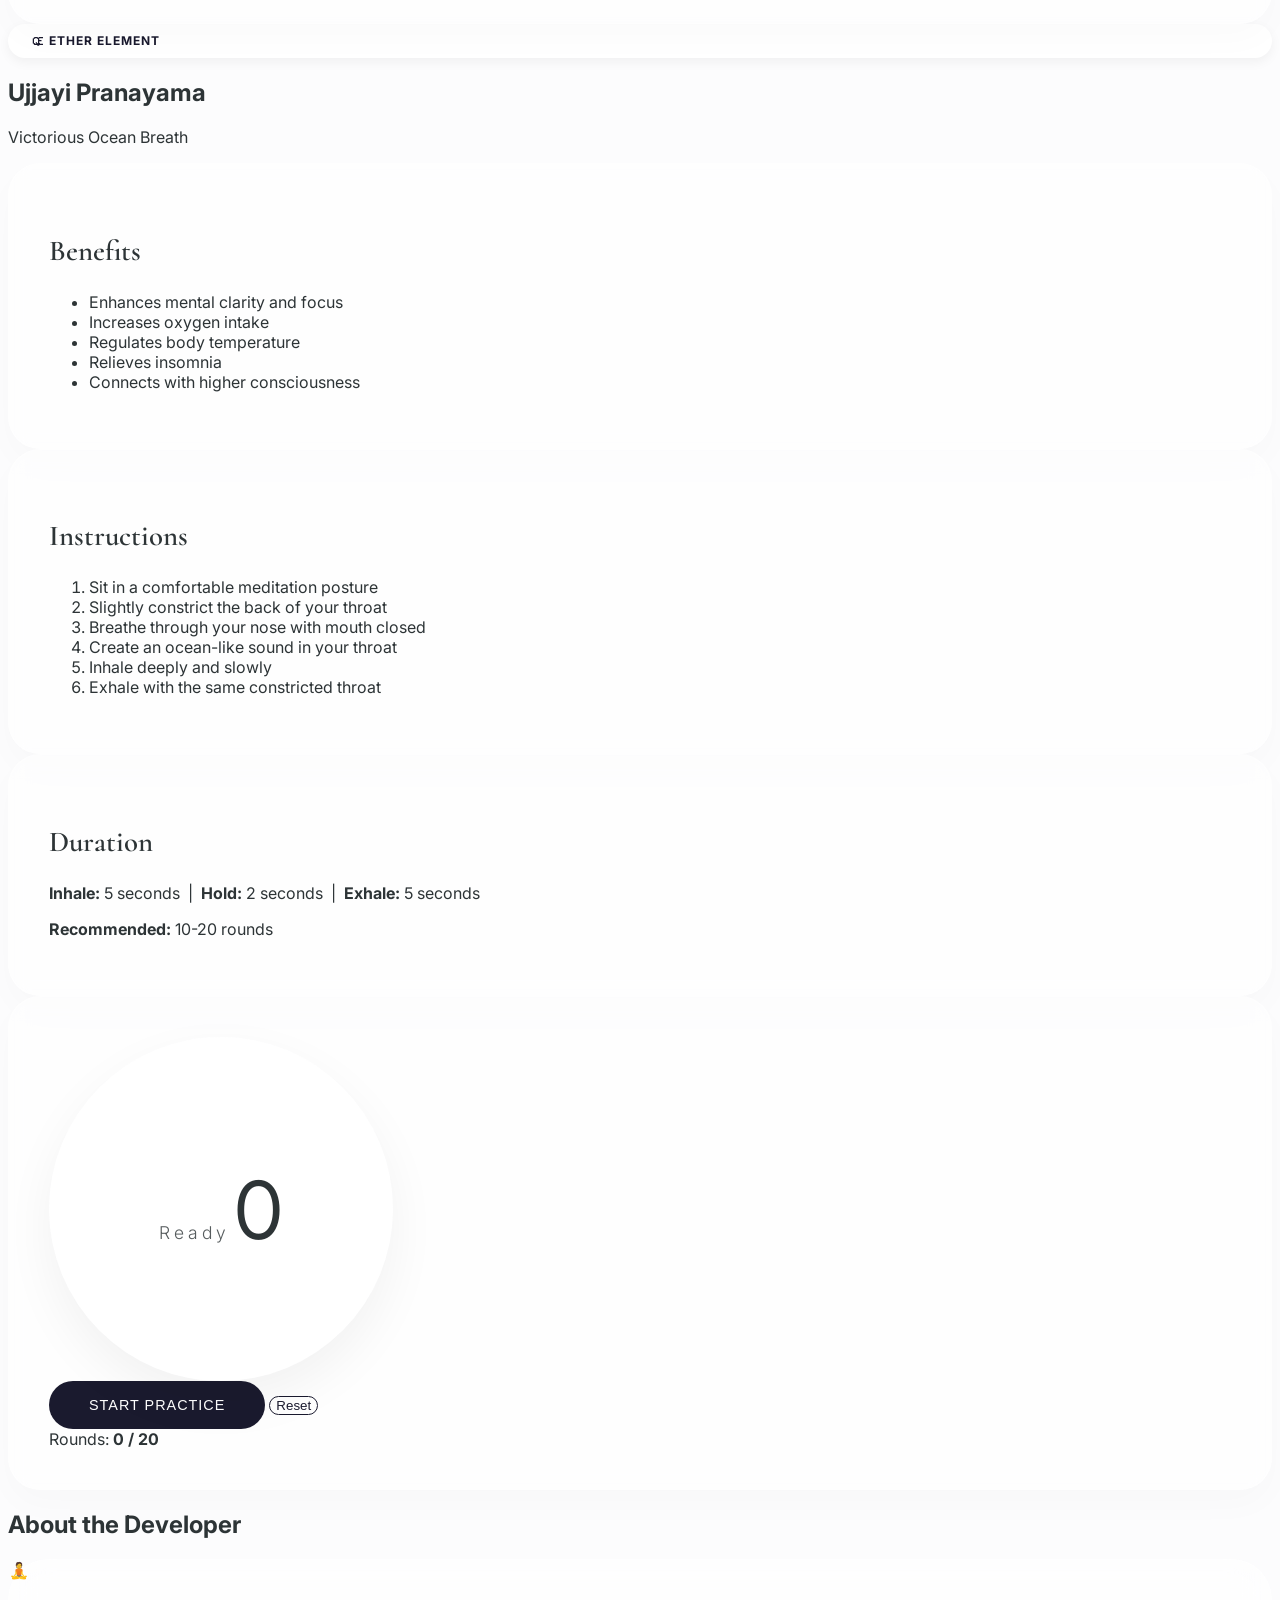
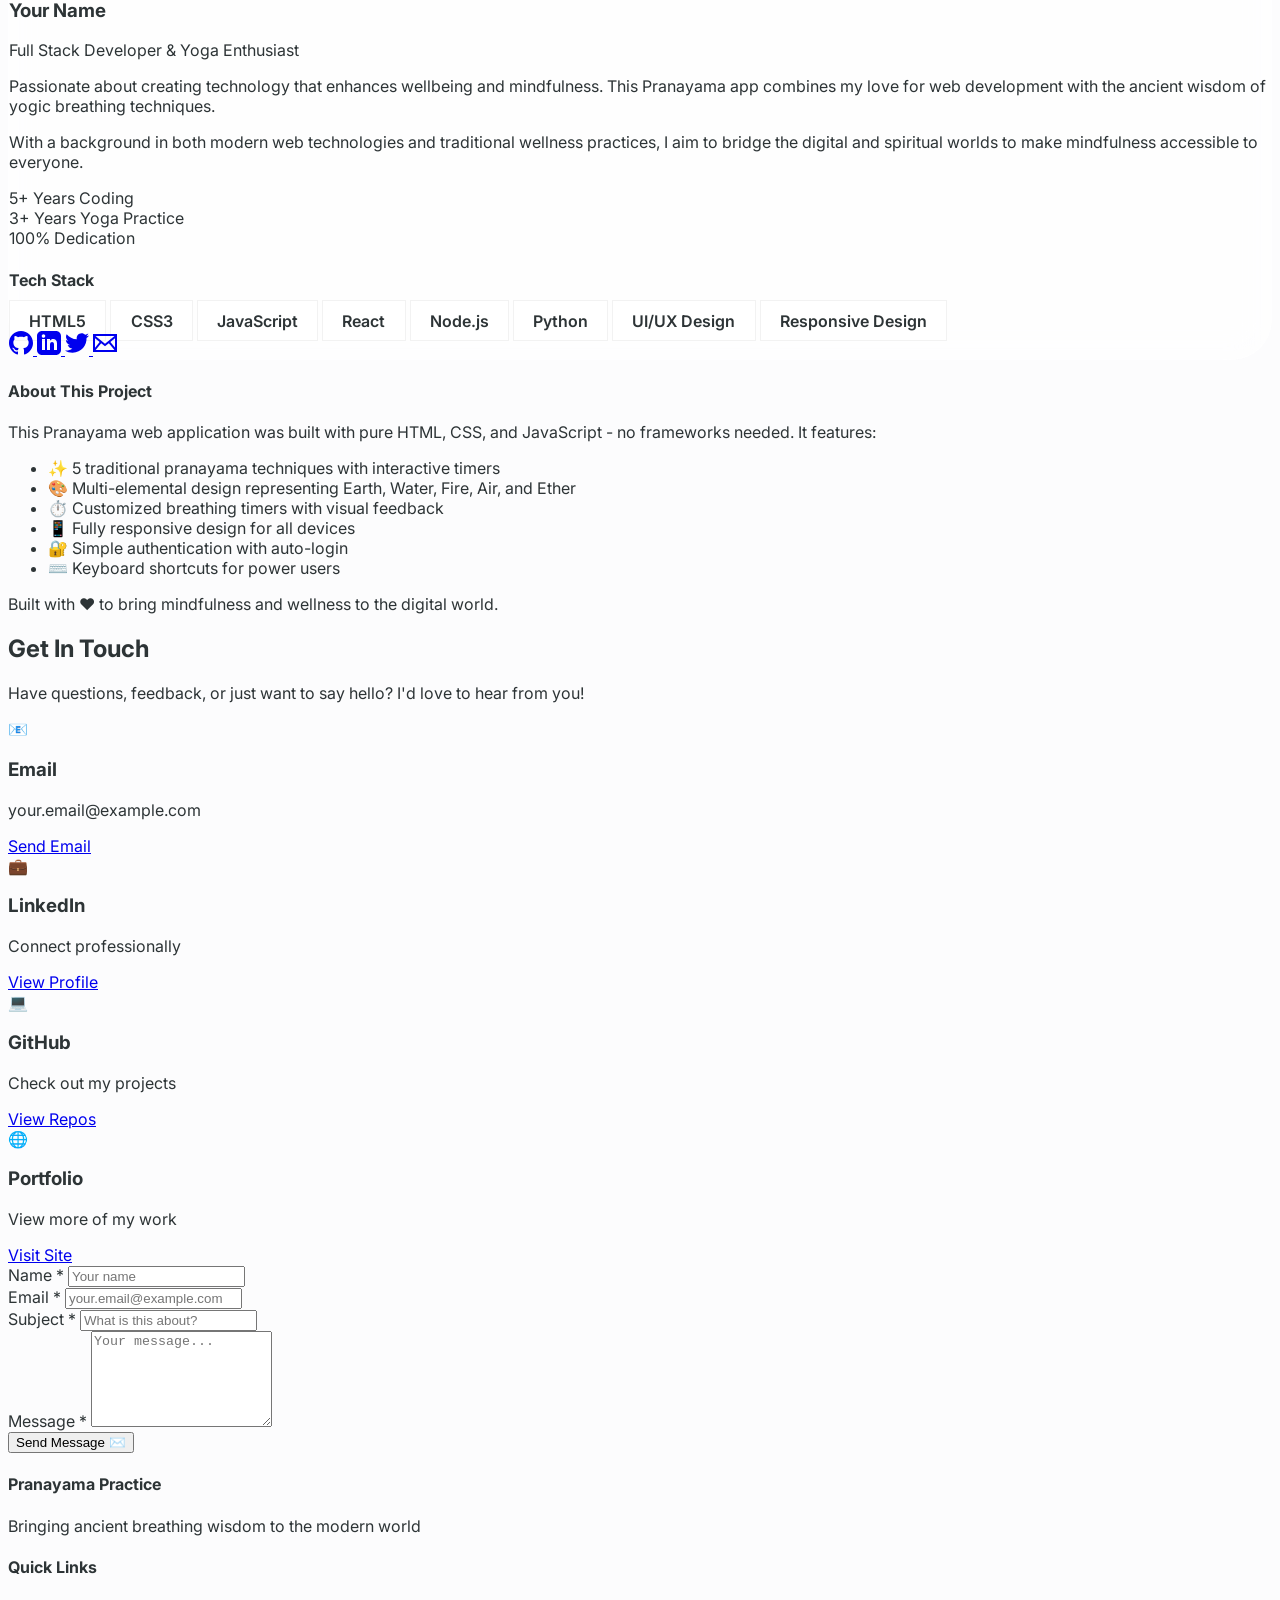
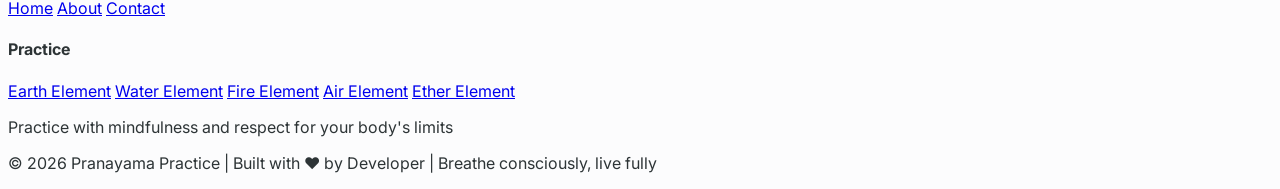
==== commit ffeb9dd0: "Update stylesheet link path in index.html" ====
--- a/index.html
+++ b/index.html
@@ -7,7 +7,7 @@
     <link rel="preconnect" href="https://fonts.googleapis.com">
     <link rel="preconnect" href="https://fonts.gstatic.com" crossorigin>
     <link href="https://fonts.googleapis.com/css2?family=Inter:wght@300;500;700&family=Cormorant:ital,wght@0,300;0,600;1,400&display=swap" rel="stylesheet">
-    <link rel="stylesheet" href="css/style.css">
+    <link rel="stylesheet" href="style.css">
 </head>
 <body>
     <!-- Authentication Modal -->
--- a/style.css
+++ b/style.css
@@ -0,0 +1,244 @@
+/* =============================================
+   REFINED GLOBAL STYLES
+   ============================================= */
+:root {
+    /* Elemental Palette - Softened for 2024 Design Trends */
+    --earth-glow: rgba(139, 90, 60, 0.15);
+    --water-glow: rgba(8, 131, 149, 0.15);
+    --fire-glow: rgba(216, 67, 21, 0.15);
+    --air-glow: rgba(74, 144, 164, 0.15);
+    --ether-glow: rgba(123, 31, 162, 0.15);
+    
+    --glass-white: rgba(255, 255, 255, 0.6);
+    --glass-border: rgba(255, 255, 255, 0.3);
+    
+    --font-primary: 'Inter', sans-serif;
+    --font-heading: 'Cormorant', serif;
+}
+
+/* Smooth Scrolling */
+html {
+    scroll-behavior: smooth;
+    background-color: #fcfcfd;
+}
+
+body {
+    font-family: var(--font-primary);
+    color: #2d3436;
+    -webkit-font-smoothing: antialiased;
+}
+
+/* =============================================
+   MODERN FLOATING NAVIGATION
+   ============================================= */
+.nav {
+    position: fixed;
+    top: 20px;
+    left: 50%;
+    transform: translateX(-50%);
+    width: 95%;
+    max-width: 1100px;
+    background: rgba(255, 255, 255, 0.75);
+    backdrop-filter: blur(15px) saturate(180%);
+    border: 1px solid var(--glass-border);
+    border-radius: 100px; /* Pill shape */
+    padding: 0.6rem 2rem;
+    display: flex;
+    justify-content: space-between;
+    align-items: center;
+    box-shadow: 0 10px 30px rgba(0, 0, 0, 0.05);
+    z-index: 1000;
+}
+
+.nav-link {
+    font-size: 0.85rem;
+    letter-spacing: 0.5px;
+    text-transform: uppercase;
+    font-weight: 600;
+    color: #636e72;
+    padding: 0.5rem 1.2rem;
+    border-radius: 50px;
+    transition: all 0.3s cubic-bezier(0.4, 0, 0.2, 1);
+}
+
+.nav-link:hover, .nav-link.active {
+    background: #1a1a2e;
+    color: white !important;
+}
+
+/* =============================================
+   THE BREATHING ENGINE (Visuals)
+   ============================================= */
+.breath-circle {
+    width: 320px;
+    height: 320px;
+    background: white;
+    border-radius: 50%;
+    display: flex;
+    align-items: center;
+    justify-content: center;
+    position: relative;
+    border: 12px solid var(--glass-border);
+    box-shadow: 0 20px 50px rgba(0,0,0,0.05);
+    transition: all 1.5s cubic-bezier(0.4, 0, 0.2, 1); /* Makes expansion smooth */
+}
+
+/* Animation for the Inhale Phase */
+.breath-circle.inhale {
+    transform: scale(1.2);
+    box-shadow: 0 0 80px var(--water-glow);
+}
+
+.breath-circle.exhale {
+    transform: scale(0.9);
+}
+
+.breath-phase {
+    font-family: var(--font-primary);
+    font-size: 1.1rem;
+    font-weight: 300;
+    letter-spacing: 4px;
+    opacity: 0.8;
+}
+
+.breath-count {
+    font-size: 5rem;
+    margin-top: -10px;
+}
+
+/* =============================================
+   GLASS CARDS (Info & Timer)
+   ============================================= */
+.info-card, .timer-card {
+    background: var(--glass-white);
+    backdrop-filter: blur(10px);
+    border: 1px solid var(--glass-border);
+    border-radius: 32px; /* Super rounded corners */
+    padding: 2.5rem;
+    box-shadow: 0 15px 35px rgba(0,0,0,0.02);
+}
+
+.info-card h3 {
+    font-family: var(--font-heading);
+    font-size: 1.8rem;
+    font-weight: 600;
+    margin-bottom: 1.5rem;
+}
+
+/* Elemental Badges */
+.element-badge {
+    background: #fff;
+    color: #1a1a2e;
+    padding: 0.6rem 1.5rem;
+    font-weight: 700;
+    text-transform: uppercase;
+    letter-spacing: 1px;
+    font-size: 0.75rem;
+    border-radius: 50px;
+    box-shadow: 0 4px 12px rgba(0,0,0,0.05);
+}
+
+/* =============================================
+   BUTTONS & CONTROLS
+   ============================================= */
+.btn-primary {
+    background: #1a1a2e;
+    color: white;
+    padding: 1rem 2.5rem;
+    border-radius: 50px;
+    font-size: 0.9rem;
+    text-transform: uppercase;
+    letter-spacing: 1px;
+    border: none;
+    cursor: pointer;
+    transition: all 0.3s ease;
+}
+
+.btn-primary:hover {
+    transform: translateY(-3px) scale(1.02);
+    box-shadow: 0 10px 25px rgba(26, 26, 46, 0.2);
+}
+
+.btn-secondary {
+    background: transparent;
+    border: 1px solid #1a1a2e;
+    color: #1a1a2e;
+    border-radius: 50px;
+}
+
+/* =============================================
+   HERO REFINEMENT
+   ============================================= */
+.hero-title {
+    font-size: 6rem; /* Larger, more elegant */
+    font-weight: 300;
+    letter-spacing: 8px;
+}
+
+.hero-cta {
+    background: white;
+    color: #1a1a2e;
+    padding: 1.2rem 4rem;
+    border-radius: 100px;
+    font-weight: 600;
+    border: none;
+    box-shadow: 0 10px 30px rgba(0,0,0,0.2);
+}
+
+/* =============================================
+   DEVELOPER SECTION REFINEMENT
+   ============================================= */
+.developer-card {
+    background: var(--glass-white);
+    backdrop-filter: blur(20px);
+    border: 1px solid var(--glass-border);
+    border-radius: 40px;
+}
+
+.skill-tag {
+    background: white;
+    border: 1px solid rgba(0,0,0,0.05);
+    padding: 0.6rem 1.2rem;
+    font-weight: 600;
+}
+
+/* =============================================
+   ELEMENT SECTION BACKGROUNDS
+   ============================================= */
+/* Earth Section */
+[data-element="earth"] {
+    background: radial-gradient(at 0% 0%, #fdfbf7 0%, #f5f0e8 100%);
+}
+
+/* Water Section */
+[data-element="water"] {
+    background: radial-gradient(at 100% 0%, #f0f9ff 0%, #e0f2fe 100%);
+}
+
+/* Fire Section */
+[data-element="fire"] {
+    background: radial-gradient(at 0% 100%, #fffaf5 0%, #fff3e0 100%);
+}
+
+/* =============================================
+   RESPONSIVE TWEAKS
+   ============================================= */
+@media (max-width: 768px) {
+    .nav {
+        top: 10px;
+        padding: 0.5rem 1rem;
+    }
+    
+    .nav-links {
+        display: none; /* Consider a hamburger menu for mobile */
+    }
+    
+    .hero-title {
+        font-size: 3.5rem;
+    }
+    
+    .breath-circle {
+        width: 250px;
+        height: 250px;
+    }
+}
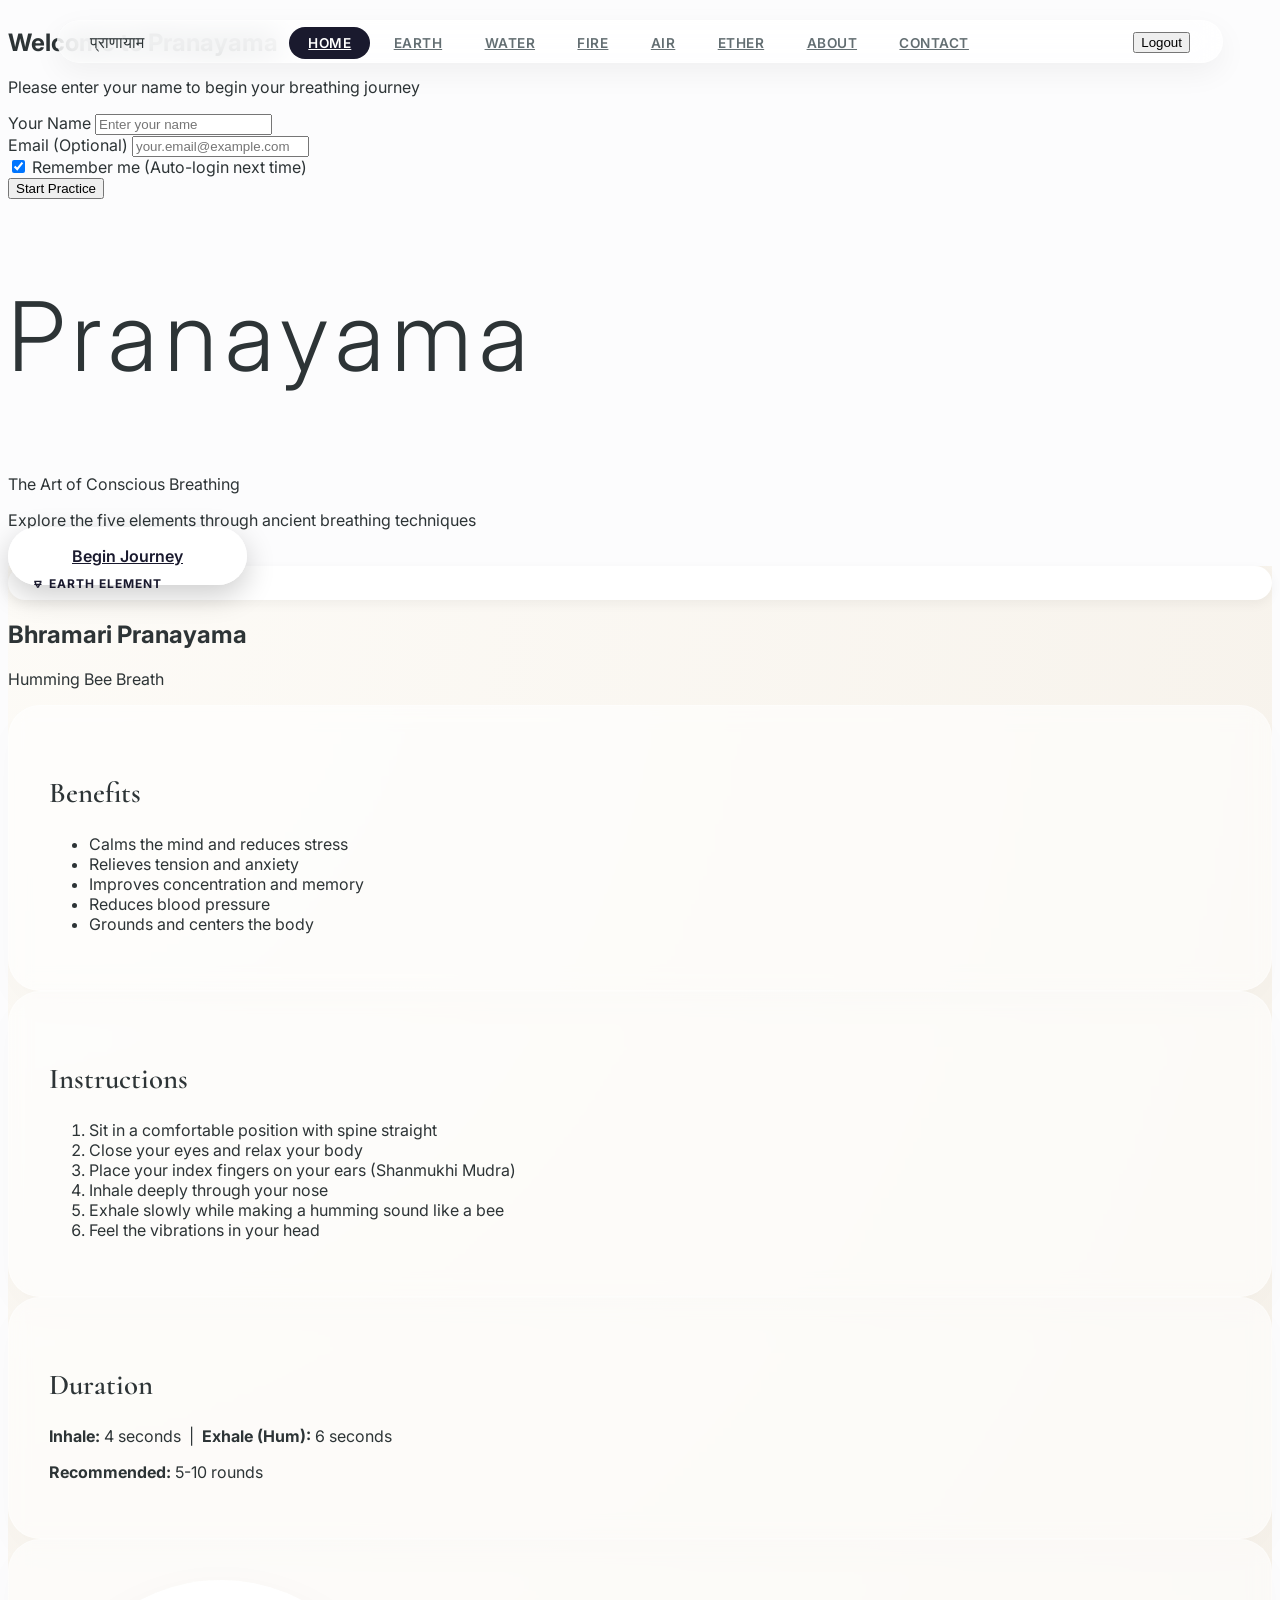
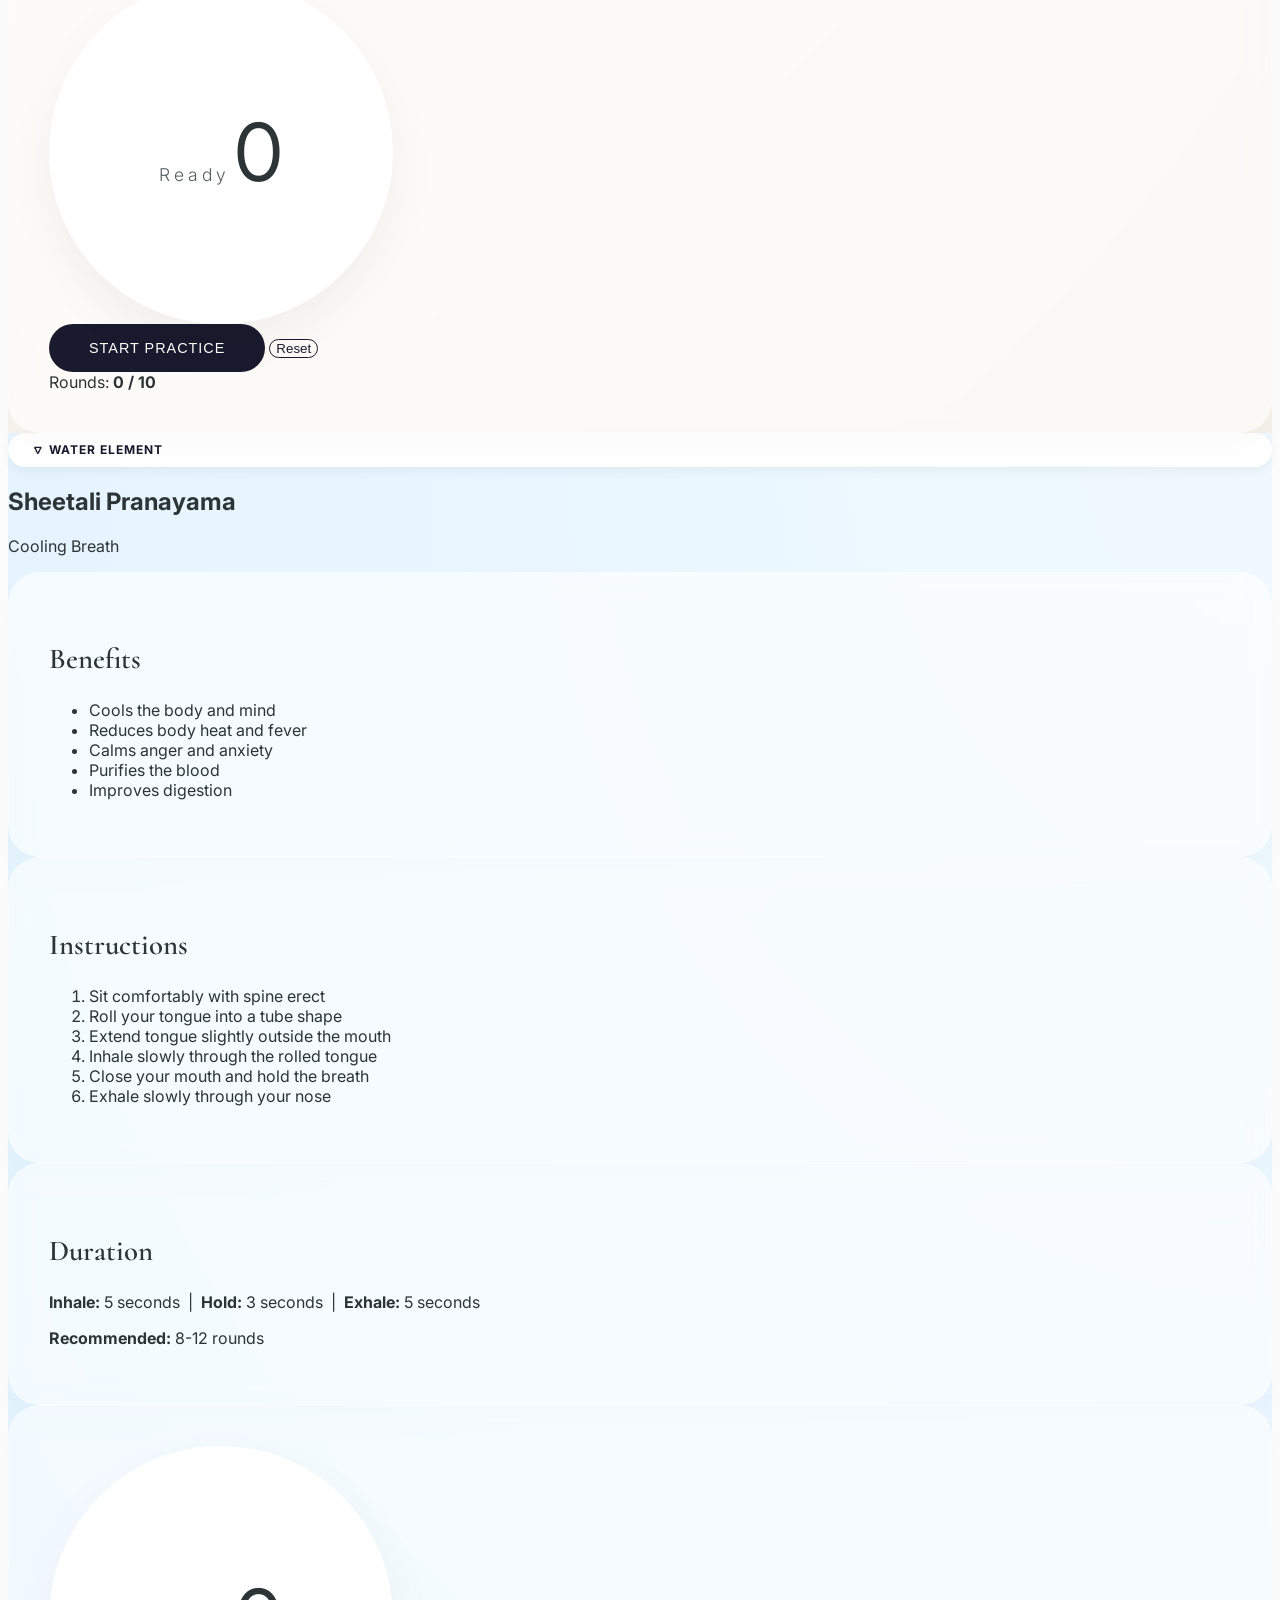
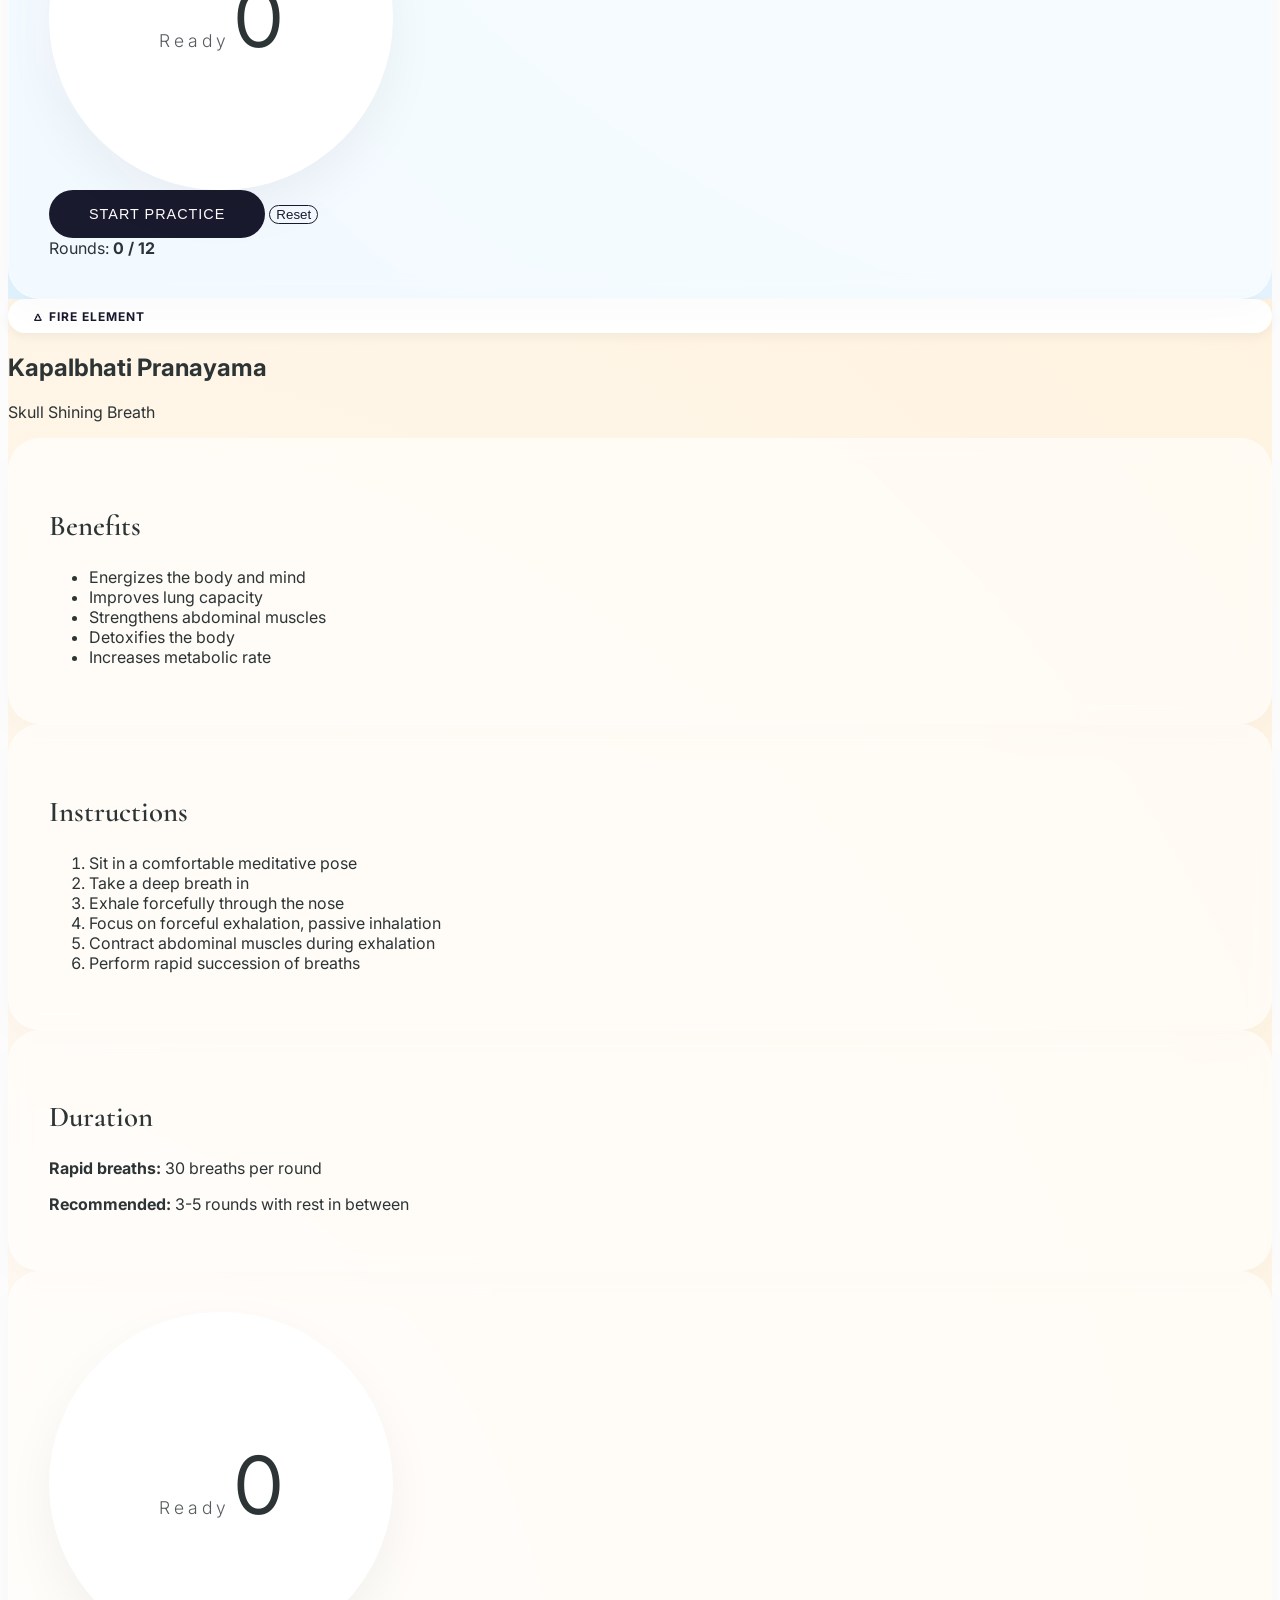
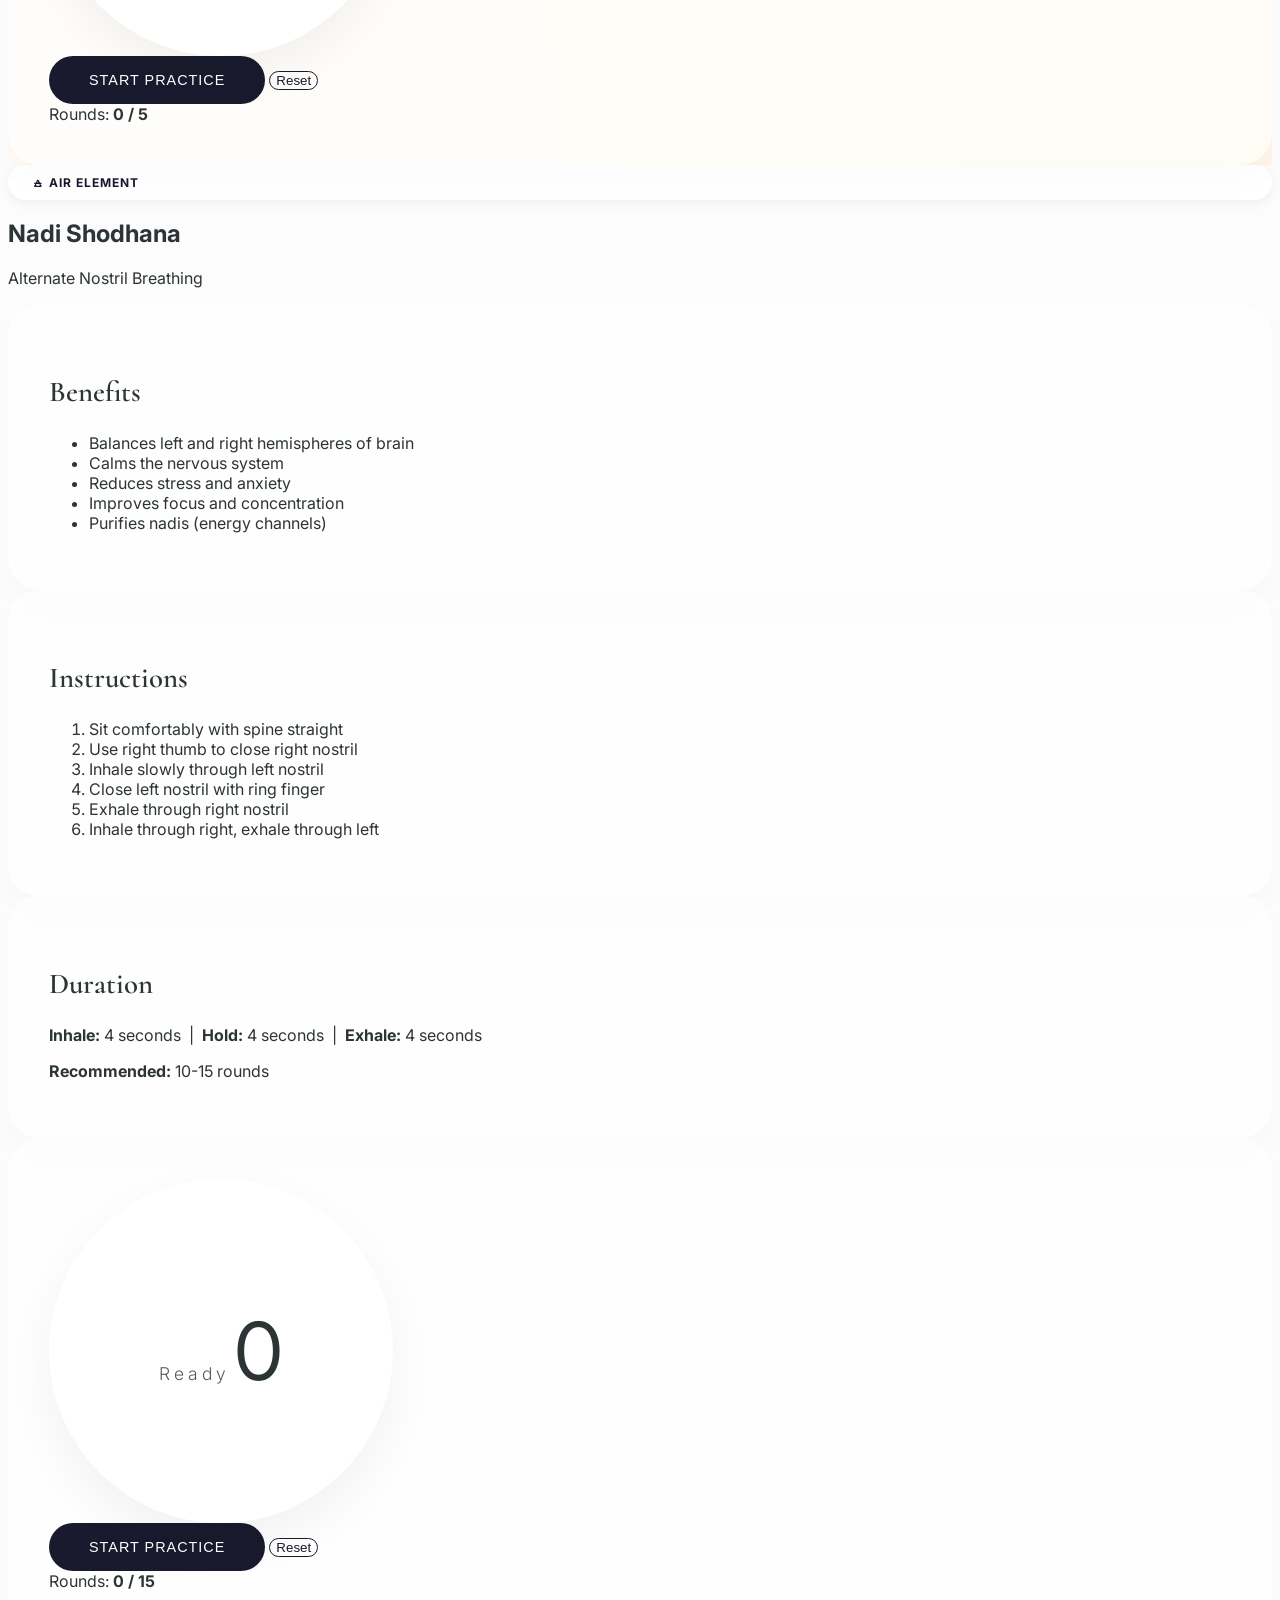
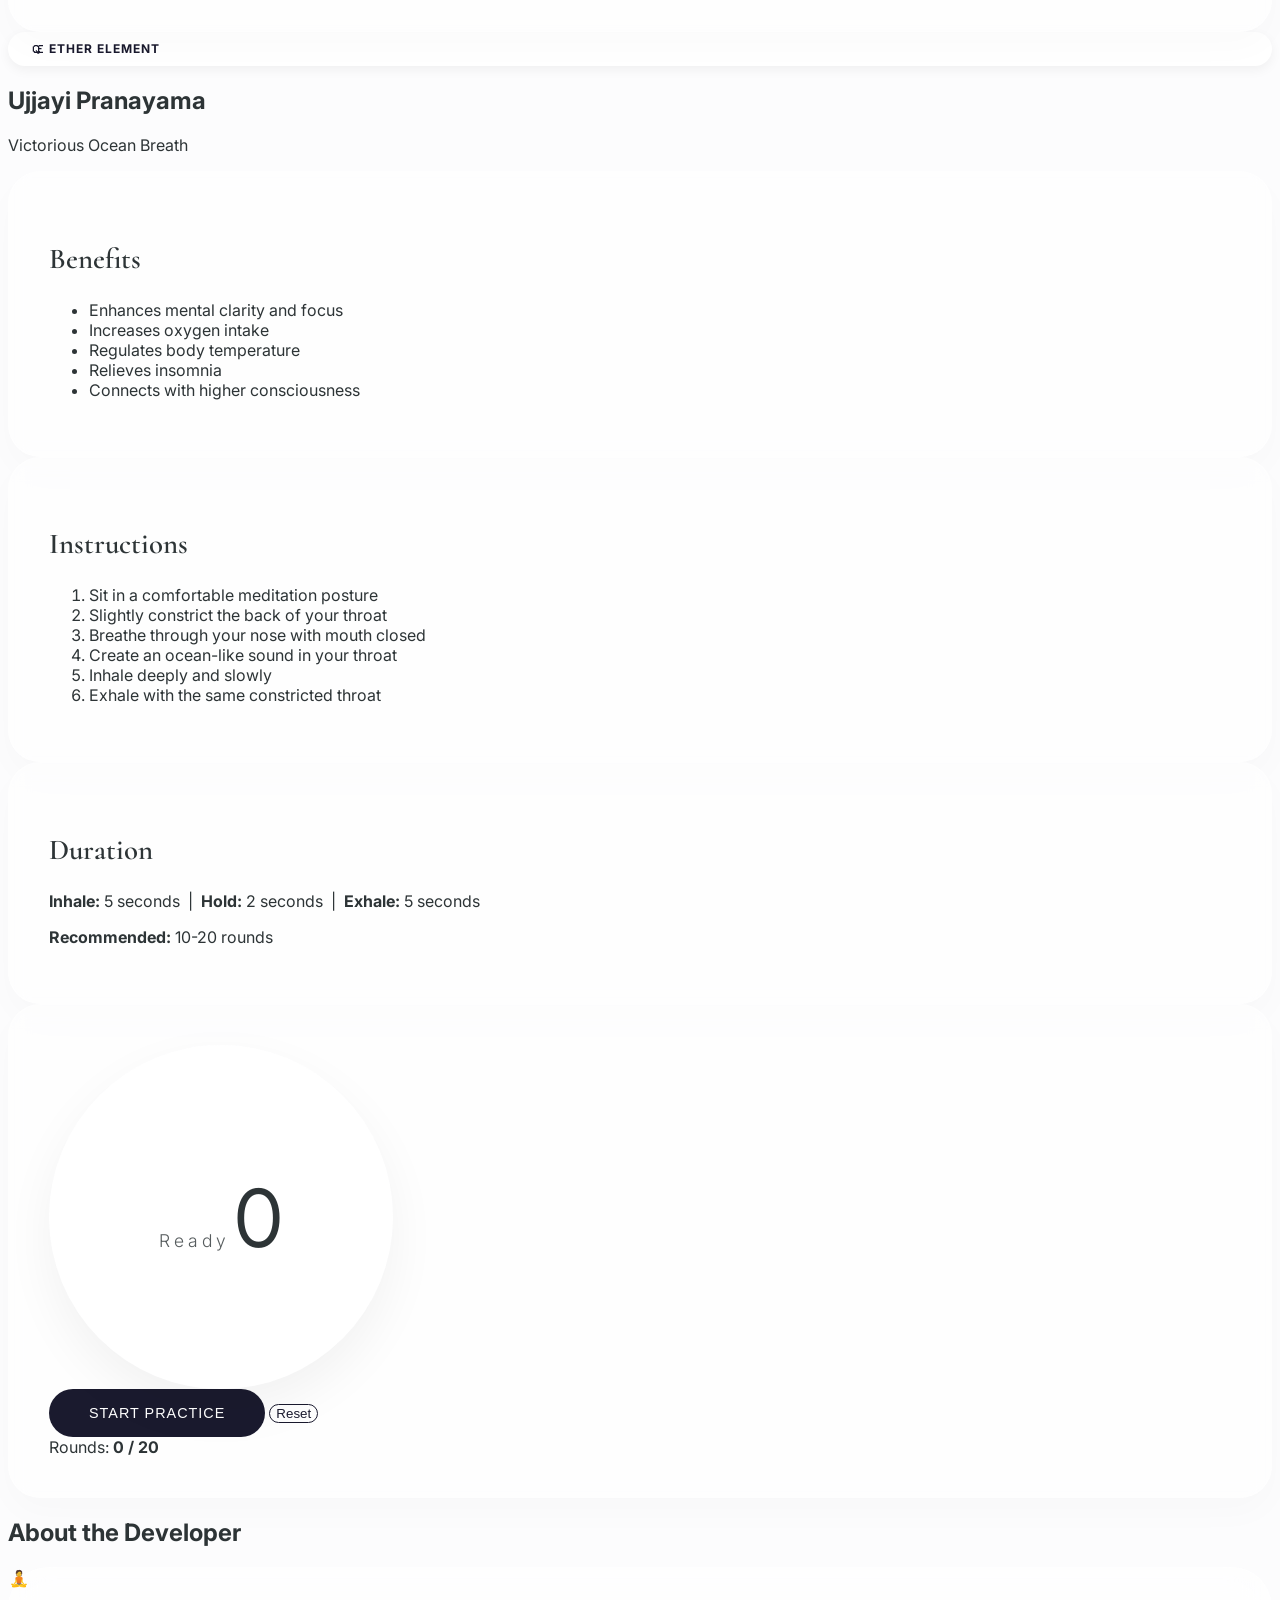
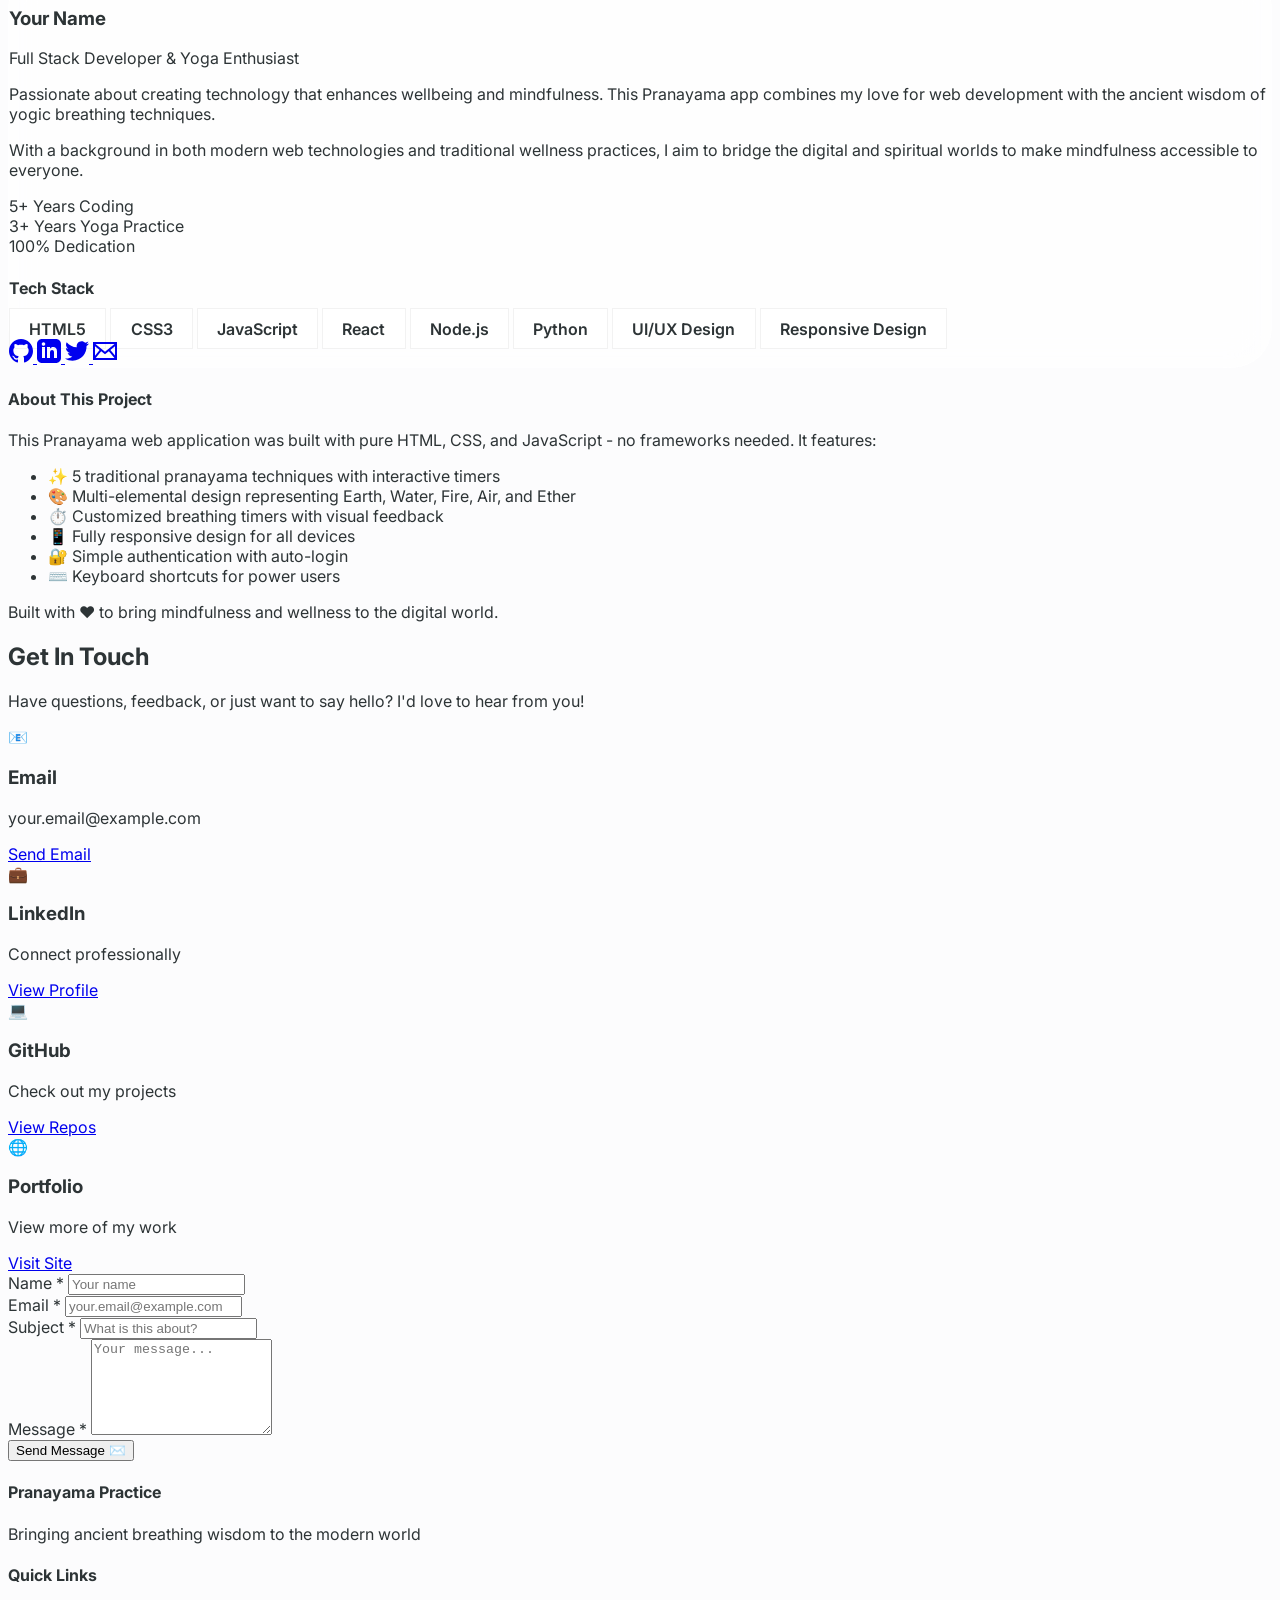
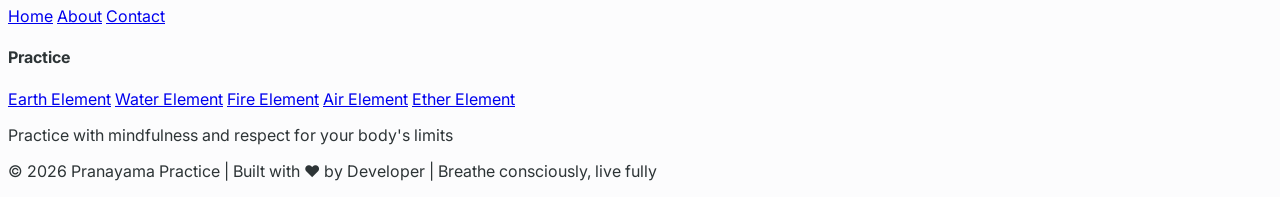
==== commit a0c9c0e2: "Fix script tag source path in index.html" ====
--- a/index.html
+++ b/index.html
@@ -565,6 +565,6 @@
         </div>
     </footer>
 
-    <script src="js/script.js"></script>
+    <script src="script.js"></script>
 </body>
 </html>
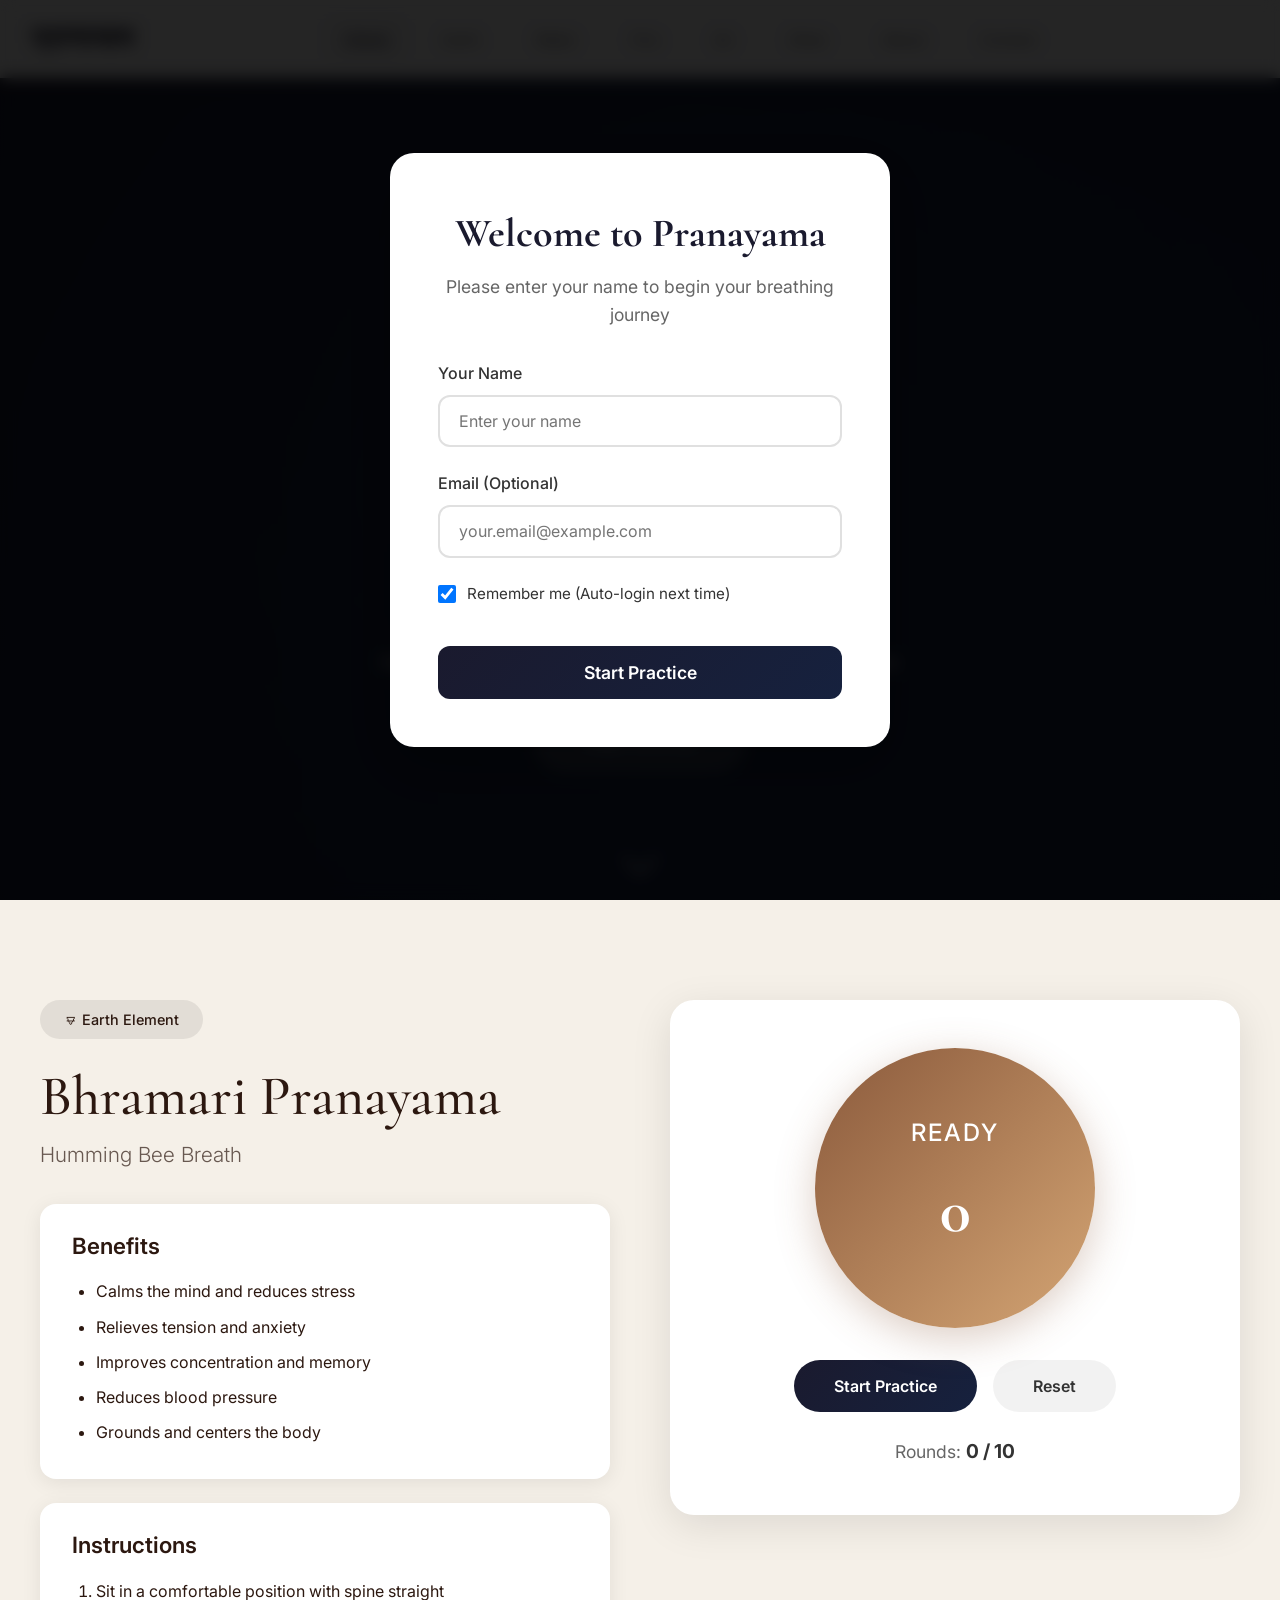
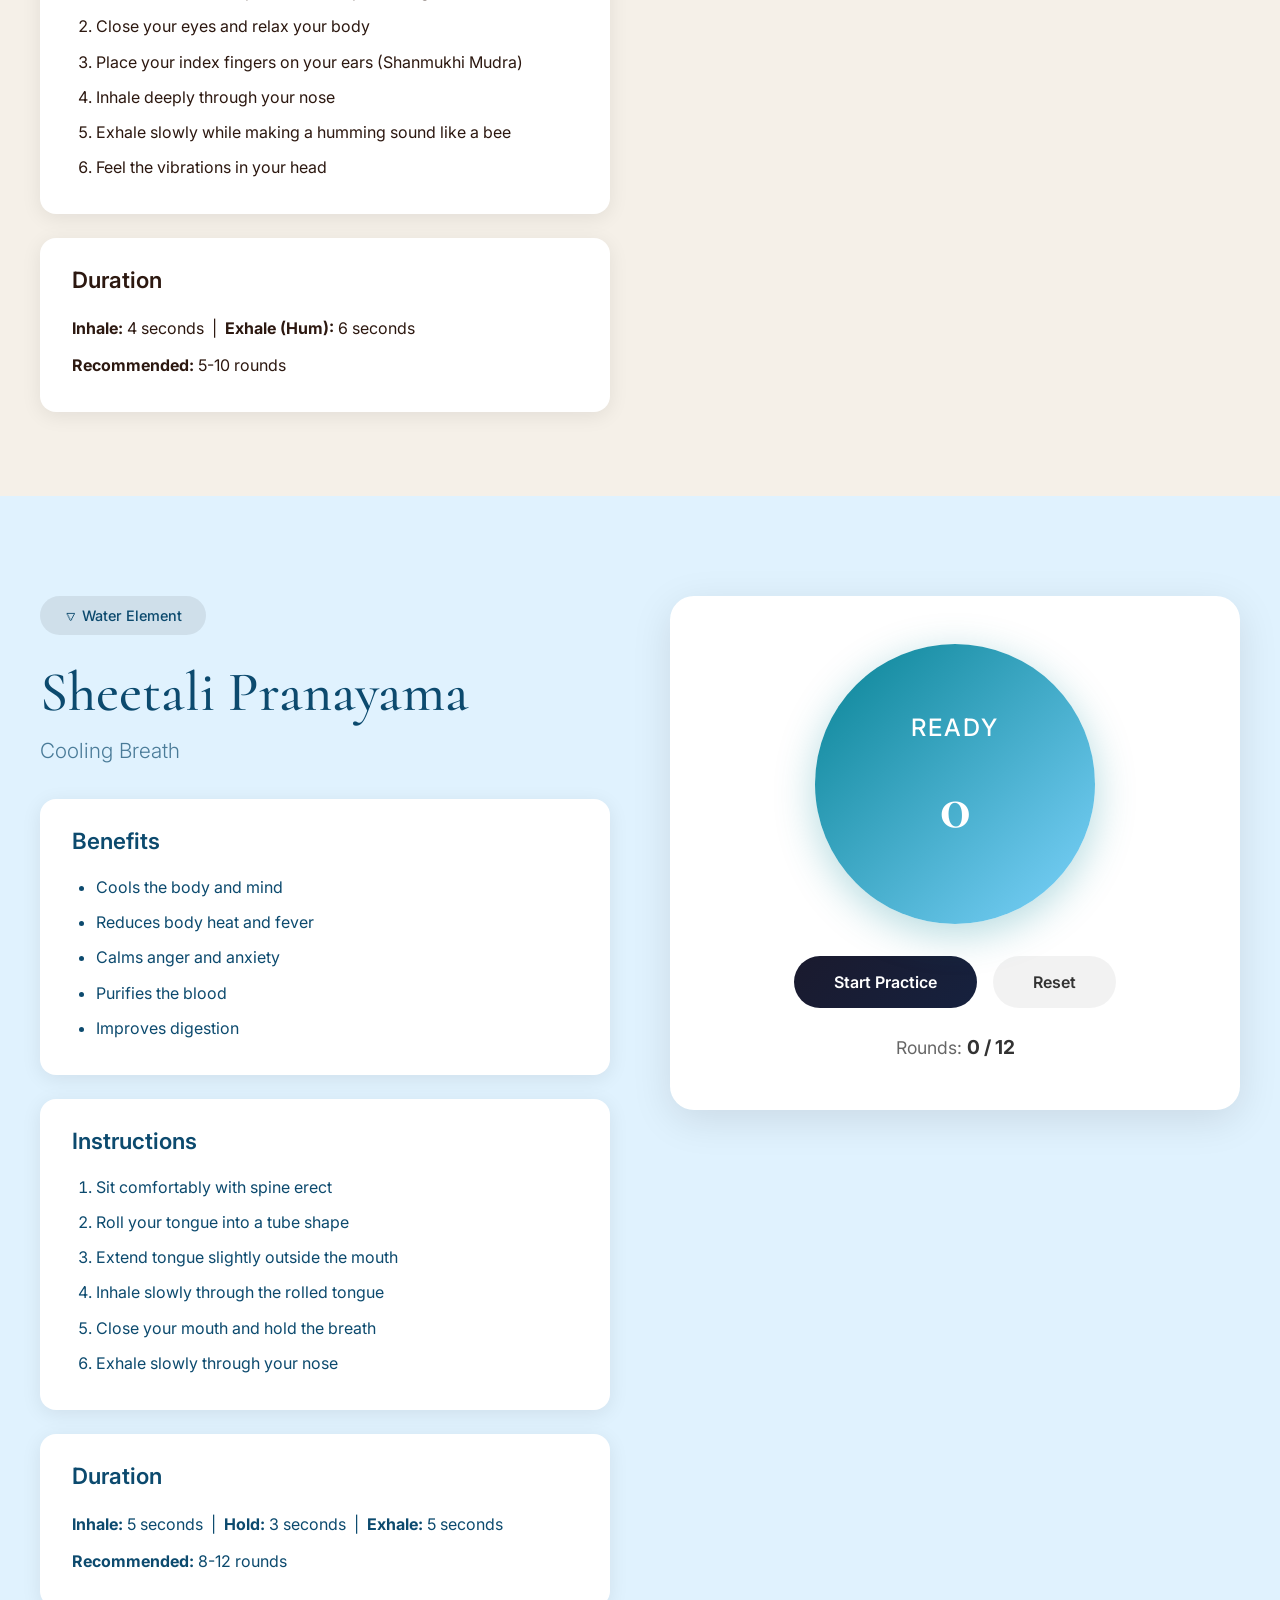
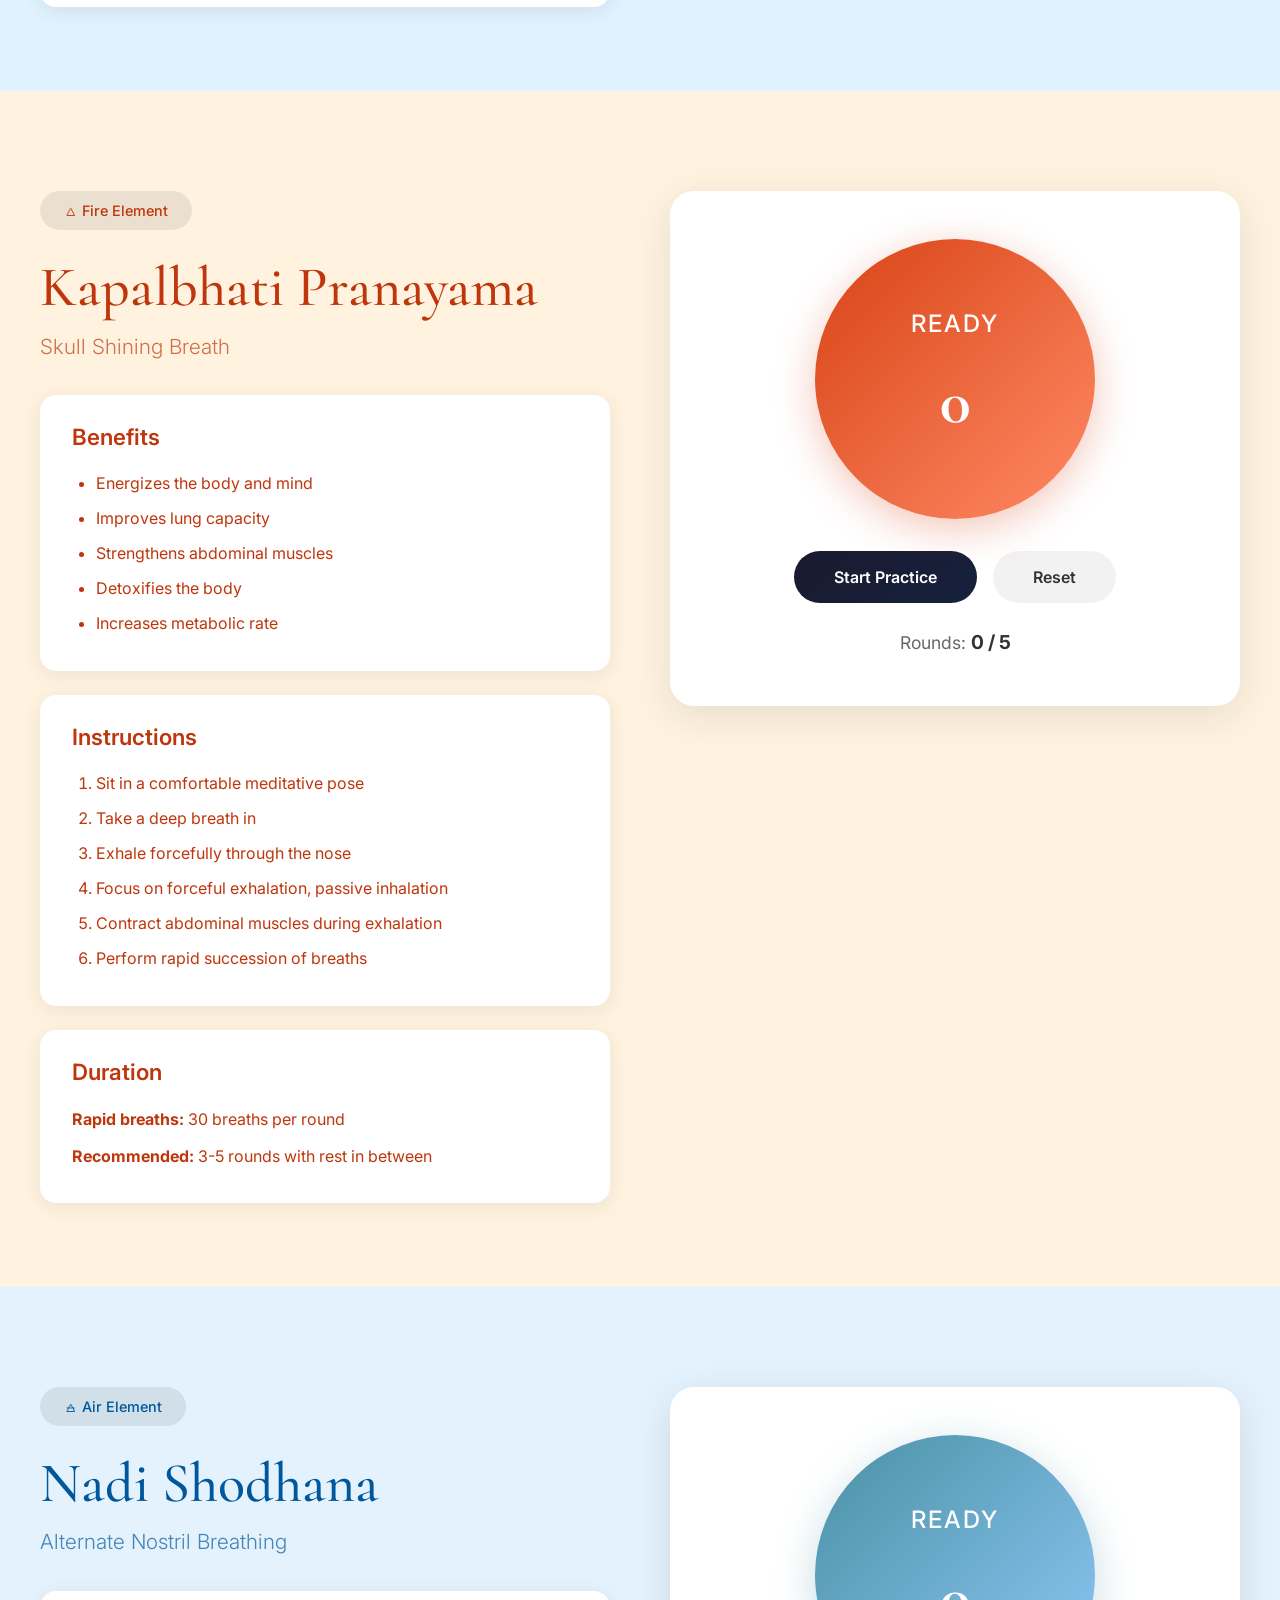
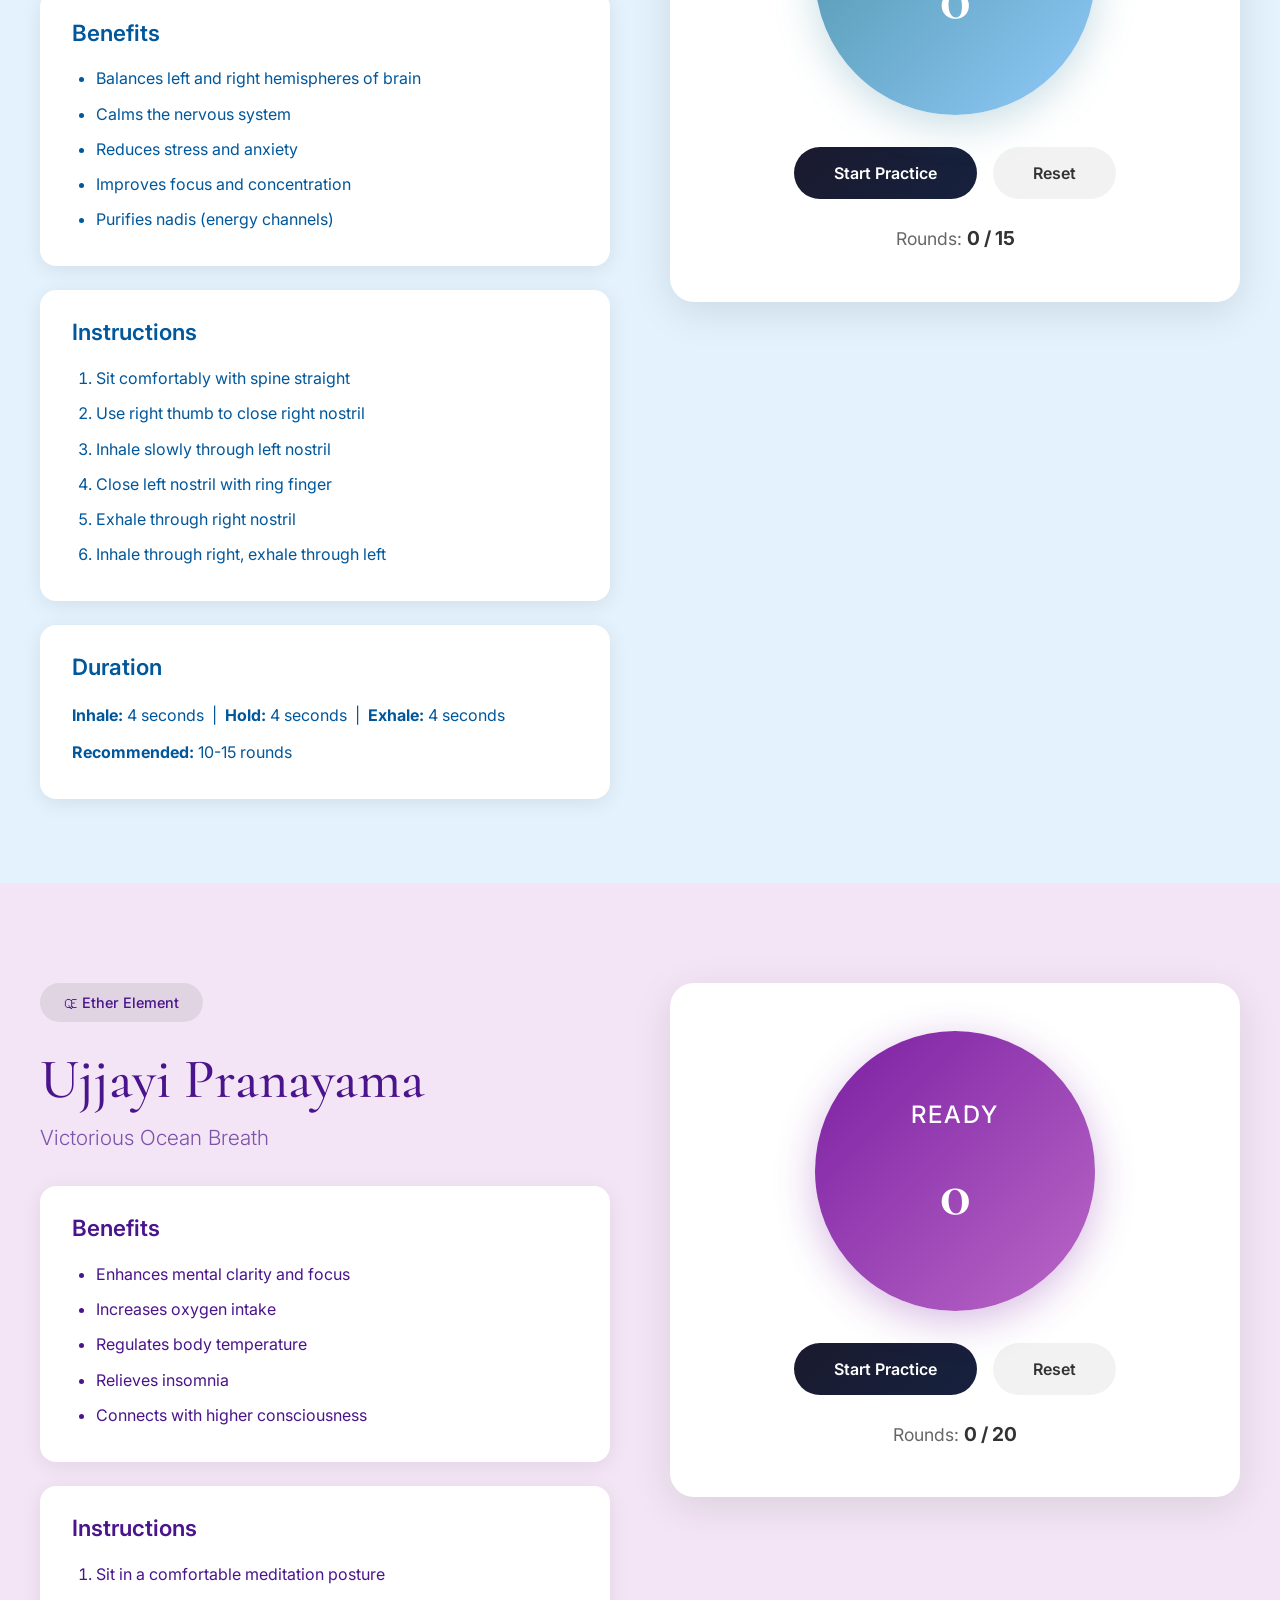
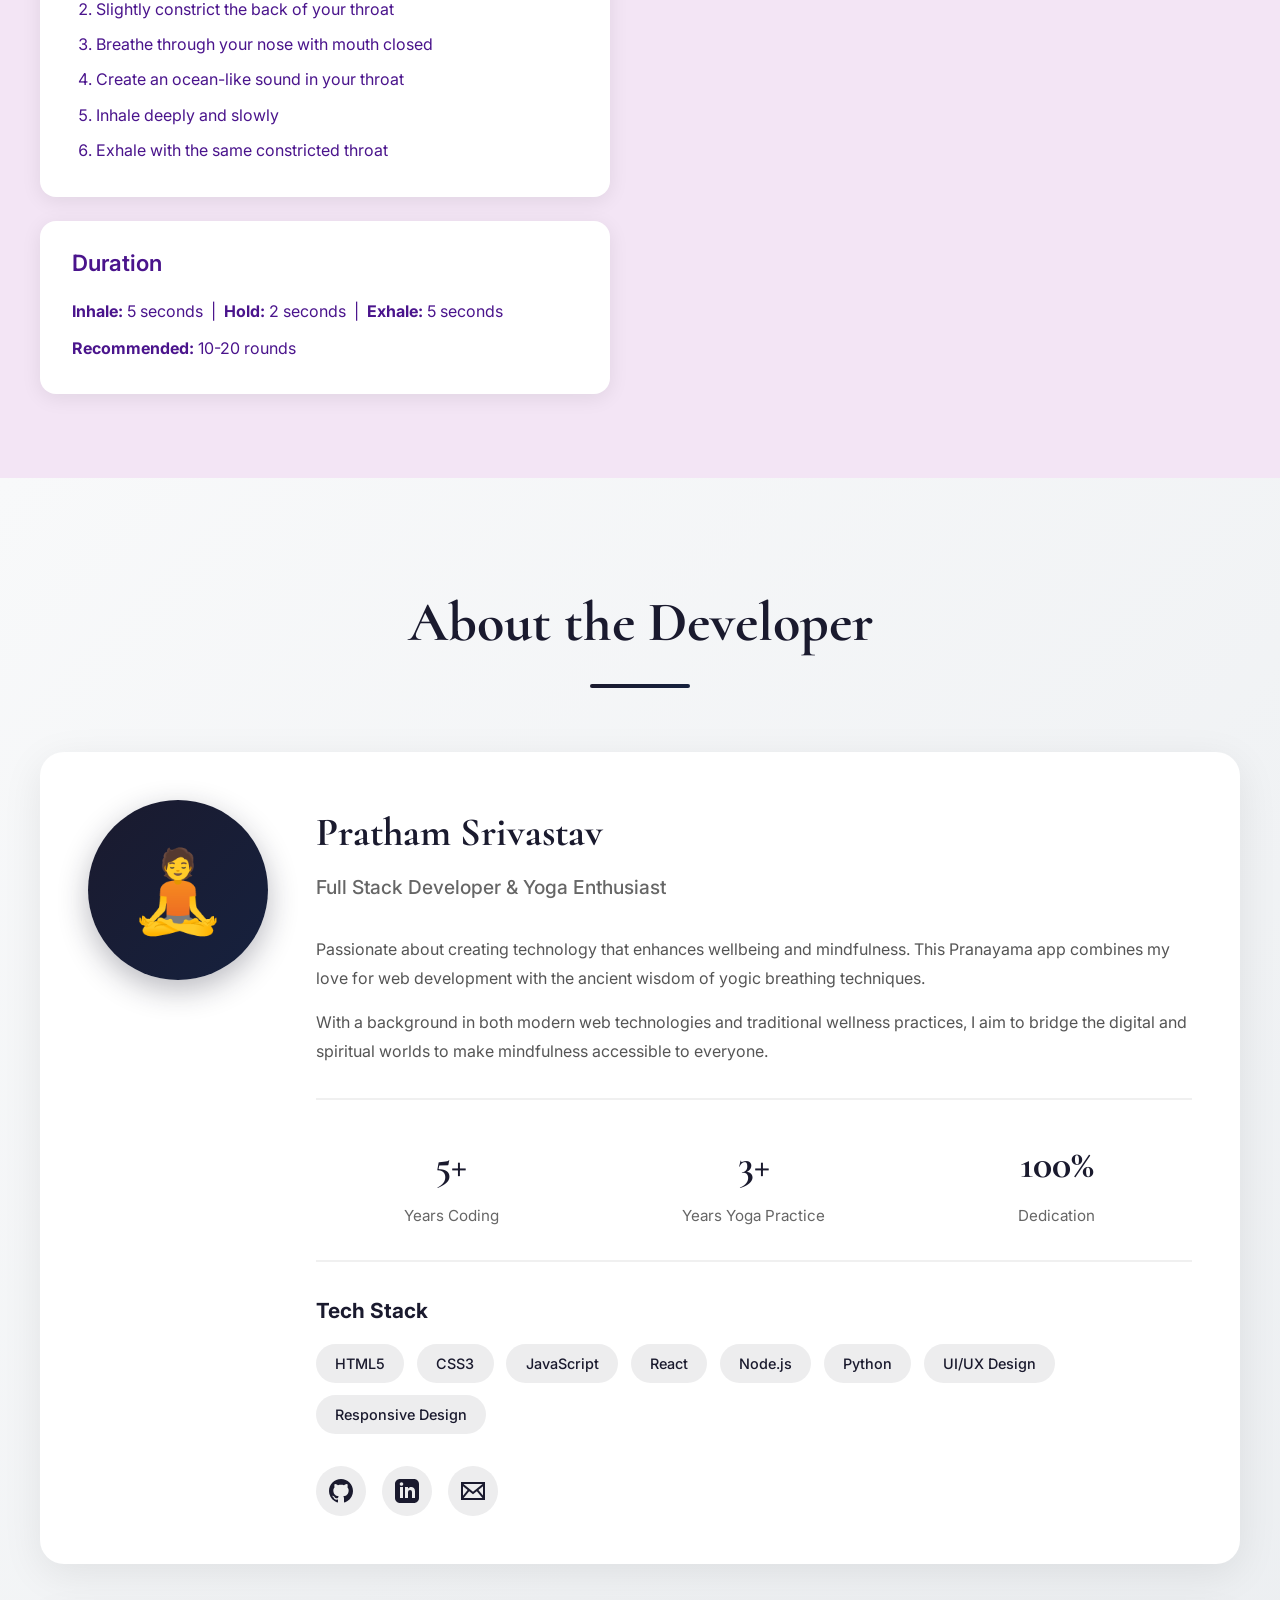
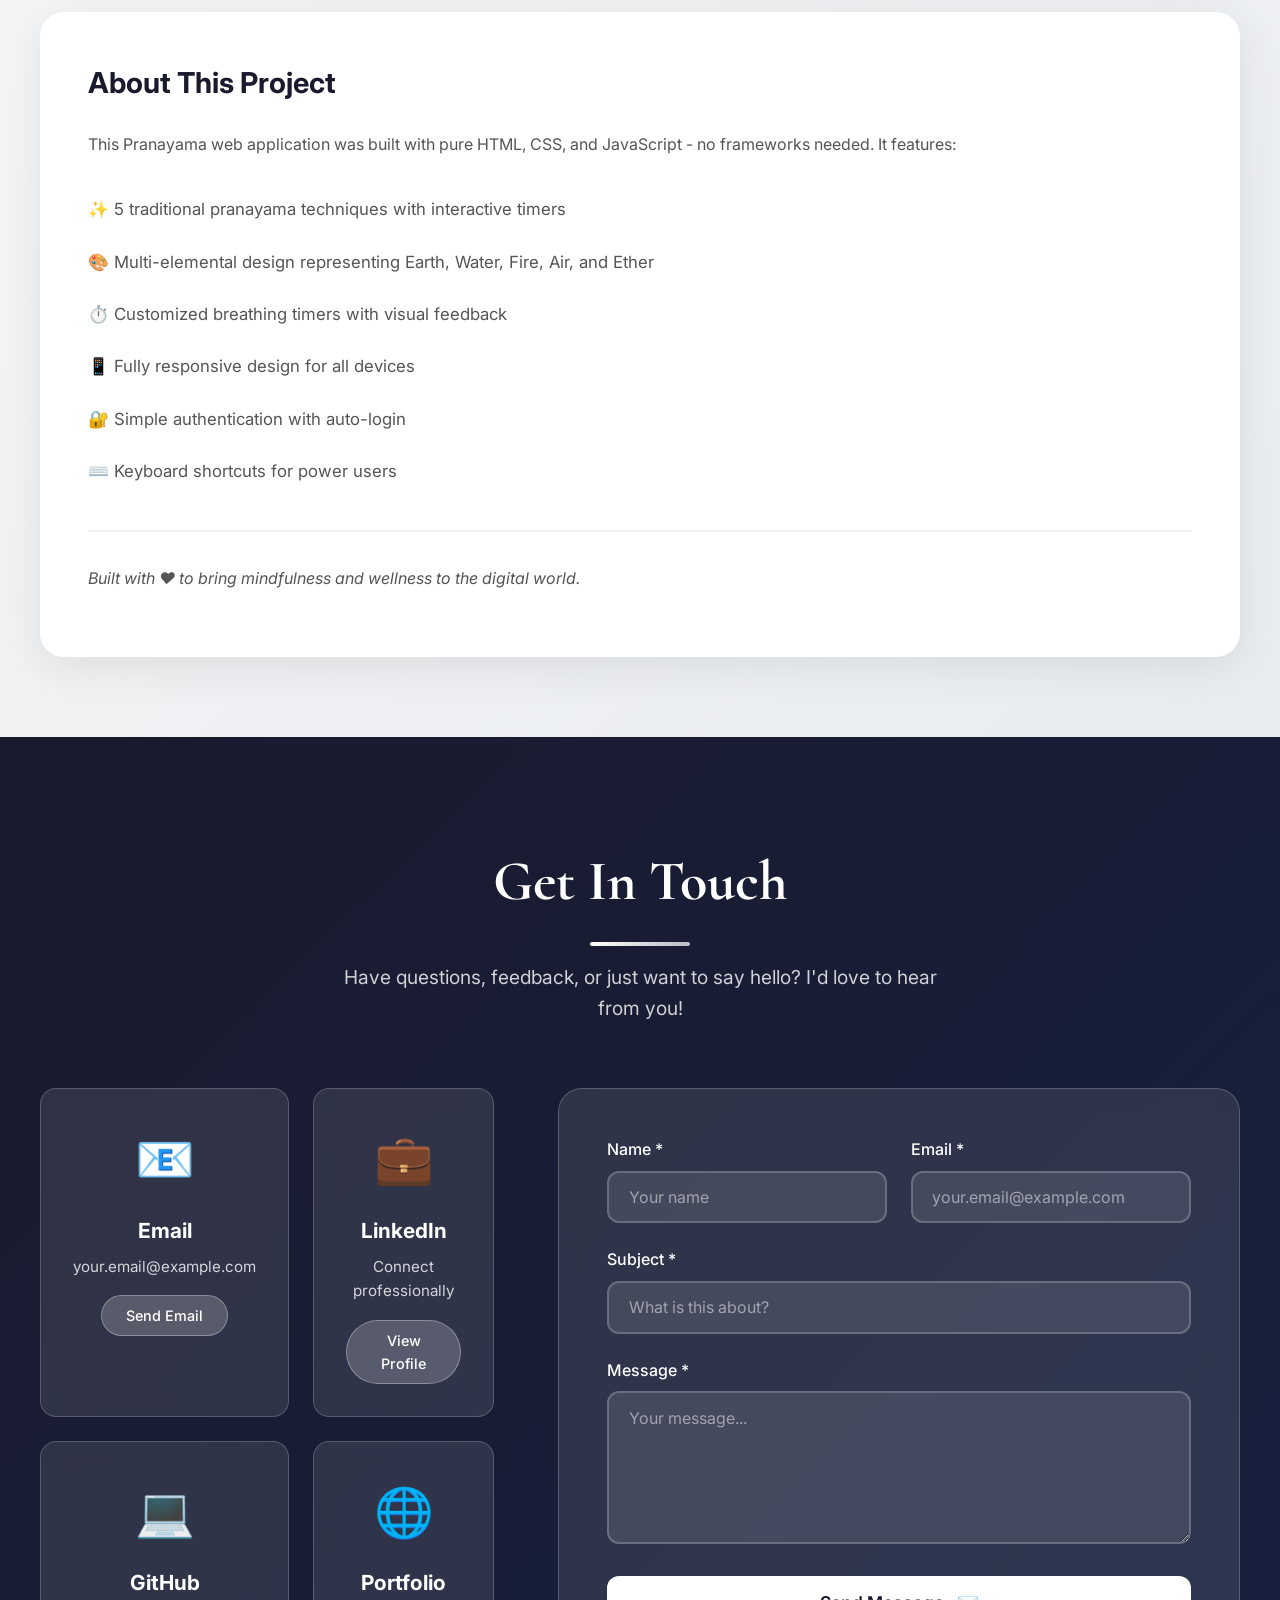
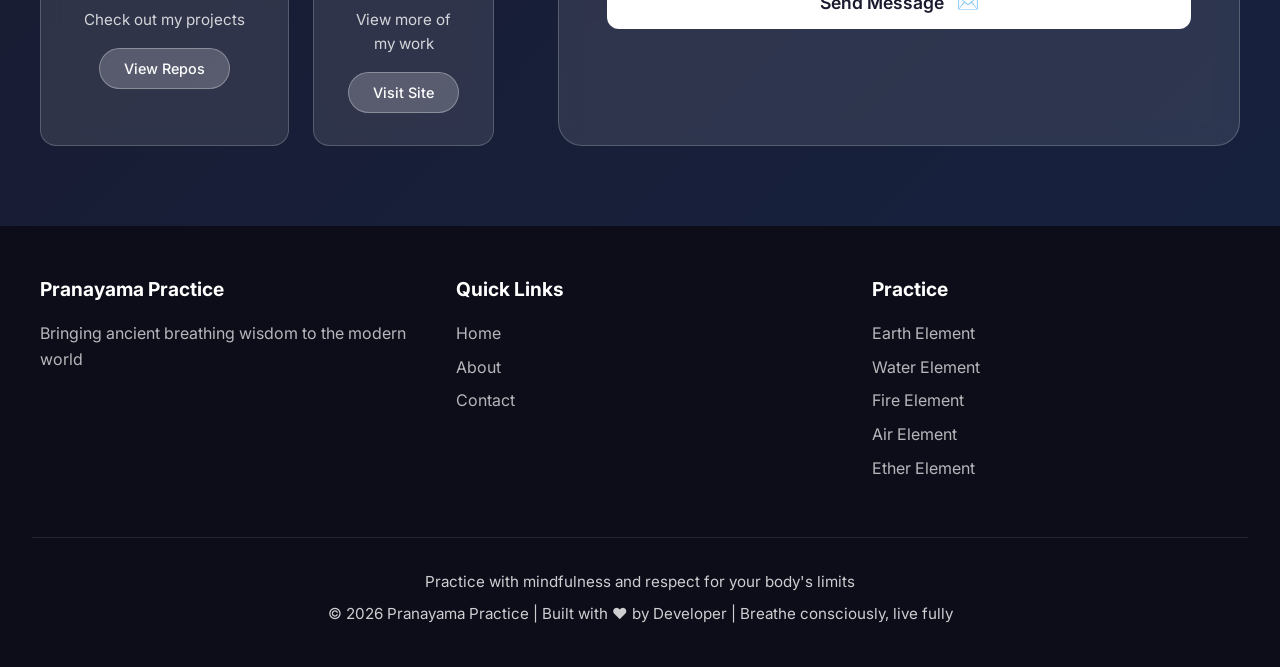
==== commit de52ac27: "Revert to state from <SHA> (last week's version)" ====
--- a/index.html
+++ b/index.html
@@ -6,7 +6,7 @@
     <title>Pranayama - The Art of Breath</title>
     <link rel="preconnect" href="https://fonts.googleapis.com">
     <link rel="preconnect" href="https://fonts.gstatic.com" crossorigin>
-    <link href="https://fonts.googleapis.com/css2?family=Inter:wght@300;500;700&family=Cormorant:ital,wght@0,300;0,600;1,400&display=swap" rel="stylesheet">
+    <link href="https://fonts.googleapis.com/css2?family=Inter:wght@300;400;500;600;700&family=Cormorant:wght@300;400;500;600&display=swap" rel="stylesheet">
     <link rel="stylesheet" href="style.css">
 </head>
 <body>
@@ -381,7 +381,7 @@
                     </div>
                     
                     <div class="developer-info">
-                        <h3 class="developer-name">Your Name</h3>
+                        <h3 class="developer-name">Pratham Srivastav</h3>
                         <p class="developer-title">Full Stack Developer & Yoga Enthusiast</p>
                         
                         <div class="developer-bio">
@@ -420,22 +420,17 @@
                         </div>
                         
                         <div class="social-links">
-                            <a href="https://github.com/yourusername" target="_blank" class="social-link" aria-label="GitHub">
+                            <a href="https://github.com/Initial2005" target="_blank" class="social-link" aria-label="GitHub">
                                 <svg width="24" height="24" viewBox="0 0 24 24" fill="currentColor">
                                     <path d="M12 0c-6.626 0-12 5.373-12 12 0 5.302 3.438 9.8 8.207 11.387.599.111.793-.261.793-.577v-2.234c-3.338.726-4.033-1.416-4.033-1.416-.546-1.387-1.333-1.756-1.333-1.756-1.089-.745.083-.729.083-.729 1.205.084 1.839 1.237 1.839 1.237 1.07 1.834 2.807 1.304 3.492.997.107-.775.418-1.305.762-1.604-2.665-.305-5.467-1.334-5.467-5.931 0-1.311.469-2.381 1.236-3.221-.124-.303-.535-1.524.117-3.176 0 0 1.008-.322 3.301 1.23.957-.266 1.983-.399 3.003-.404 1.02.005 2.047.138 3.006.404 2.291-1.552 3.297-1.23 3.297-1.23.653 1.653.242 2.874.118 3.176.77.84 1.235 1.911 1.235 3.221 0 4.609-2.807 5.624-5.479 5.921.43.372.823 1.102.823 2.222v3.293c0 .319.192.694.801.576 4.765-1.589 8.199-6.086 8.199-11.386 0-6.627-5.373-12-12-12z"/>
                                 </svg>
                             </a>
-                            <a href="https://linkedin.com/in/yourusername" target="_blank" class="social-link" aria-label="LinkedIn">
+                            <a href="https://linkedin.com/in/pratham-srivastav-2a2537284" target="_blank" class="social-link" aria-label="LinkedIn">
                                 <svg width="24" height="24" viewBox="0 0 24 24" fill="currentColor">
                                     <path d="M19 0h-14c-2.761 0-5 2.239-5 5v14c0 2.761 2.239 5 5 5h14c2.762 0 5-2.239 5-5v-14c0-2.761-2.238-5-5-5zm-11 19h-3v-11h3v11zm-1.5-12.268c-.966 0-1.75-.79-1.75-1.764s.784-1.764 1.75-1.764 1.75.79 1.75 1.764-.783 1.764-1.75 1.764zm13.5 12.268h-3v-5.604c0-3.368-4-3.113-4 0v5.604h-3v-11h3v1.765c1.396-2.586 7-2.777 7 2.476v6.759z"/>
                                 </svg>
                             </a>
-                            <a href="https://twitter.com/yourusername" target="_blank" class="social-link" aria-label="Twitter">
-                                <svg width="24" height="24" viewBox="0 0 24 24" fill="currentColor">
-                                    <path d="M24 4.557c-.883.392-1.832.656-2.828.775 1.017-.609 1.798-1.574 2.165-2.724-.951.564-2.005.974-3.127 1.195-.897-.957-2.178-1.555-3.594-1.555-3.179 0-5.515 2.966-4.797 6.045-4.091-.205-7.719-2.165-10.148-5.144-1.29 2.213-.669 5.108 1.523 6.574-.806-.026-1.566-.247-2.229-.616-.054 2.281 1.581 4.415 3.949 4.89-.693.188-1.452.232-2.224.084.626 1.956 2.444 3.379 4.6 3.419-2.07 1.623-4.678 2.348-7.29 2.04 2.179 1.397 4.768 2.212 7.548 2.212 9.142 0 14.307-7.721 13.995-14.646.962-.695 1.797-1.562 2.457-2.549z"/>
-                                </svg>
-                            </a>
-                            <a href="mailto:your.email@example.com" class="social-link" aria-label="Email">
+                            <a href="mailto:prathamkartiksrivastav@hotmail.com" class="social-link" aria-label="Email">
                                 <svg width="24" height="24" viewBox="0 0 24 24" fill="currentColor">
                                     <path d="M0 3v18h24v-18h-24zm6.623 7.929l-4.623 5.712v-9.458l4.623 3.746zm-4.141-5.929h19.035l-9.517 7.713-9.518-7.713zm5.694 7.188l3.824 3.099 3.83-3.104 5.612 6.817h-18.779l5.513-6.812zm9.208-1.264l4.616-3.741v9.348l-4.616-5.607z"/>
                                 </svg>
--- a/style.css
+++ b/style.css
@@ -1,244 +1,1374 @@
 /* =============================================
-   REFINED GLOBAL STYLES
+   GLOBAL STYLES & RESET
    ============================================= */
+* {
+    margin: 0;
+    padding: 0;
+    box-sizing: border-box;
+}
+
 :root {
-    /* Elemental Palette - Softened for 2024 Design Trends */
-    --earth-glow: rgba(139, 90, 60, 0.15);
-    --water-glow: rgba(8, 131, 149, 0.15);
-    --fire-glow: rgba(216, 67, 21, 0.15);
-    --air-glow: rgba(74, 144, 164, 0.15);
-    --ether-glow: rgba(123, 31, 162, 0.15);
-    
-    --glass-white: rgba(255, 255, 255, 0.6);
-    --glass-border: rgba(255, 255, 255, 0.3);
-    
+    /* Hero Colors */
+    --hero-bg: linear-gradient(135deg, #1a1a2e 0%, #16213e 100%);
+    --hero-text: #ffffff;
+    --hero-accent: #0f3460;
+    
+    /* Earth Element Colors */
+    --earth-primary: #3d2817;
+    --earth-secondary: #8b5a3c;
+    --earth-light: #d4a574;
+    --earth-bg: #f5f0e8;
+    --earth-text: #2c1810;
+    
+    /* Water Element Colors */
+    --water-primary: #0a4d68;
+    --water-secondary: #088395;
+    --water-light: #7dd3fc;
+    --water-bg: #e0f2fe;
+    --water-text: #0c4a6e;
+    
+    /* Fire Element Colors */
+    --fire-primary: #8b2500;
+    --fire-secondary: #d84315;
+    --fire-light: #ff8a65;
+    --fire-bg: #fff3e0;
+    --fire-text: #bf360c;
+    
+    /* Air Element Colors */
+    --air-primary: #1e3a5f;
+    --air-secondary: #4a90a4;
+    --air-light: #90caf9;
+    --air-bg: #e3f2fd;
+    --air-text: #01579b;
+    
+    /* Ether Element Colors */
+    --ether-primary: #4a148c;
+    --ether-secondary: #7b1fa2;
+    --ether-light: #ba68c8;
+    --ether-bg: #f3e5f5;
+    --ether-text: #4a148c;
+    
+    /* Typography */
     --font-primary: 'Inter', sans-serif;
     --font-heading: 'Cormorant', serif;
 }
 
-/* Smooth Scrolling */
 html {
     scroll-behavior: smooth;
-    background-color: #fcfcfd;
+    scroll-snap-type: y mandatory;
 }
 
 body {
     font-family: var(--font-primary);
-    color: #2d3436;
-    -webkit-font-smoothing: antialiased;
+    line-height: 1.6;
+    color: #333;
+    overflow-x: hidden;
+}
+
+.section {
+    min-height: 100vh;
+    scroll-snap-align: start;
+    position: relative;
+    display: flex;
+    align-items: center;
+    justify-content: center;
+    padding: 80px 20px 40px;
 }
 
 /* =============================================
-   MODERN FLOATING NAVIGATION
+   AUTHENTICATION MODAL
+   ============================================= */
+.auth-modal {
+    position: fixed;
+    top: 0;
+    left: 0;
+    right: 0;
+    bottom: 0;
+    background: rgba(0, 0, 0, 0.85);
+    backdrop-filter: blur(8px);
+    z-index: 10000;
+    display: flex;
+    align-items: center;
+    justify-content: center;
+    animation: fadeIn 0.3s ease;
+}
+
+.auth-modal.hidden {
+    display: none;
+}
+
+@keyframes fadeIn {
+    from { opacity: 0; }
+    to { opacity: 1; }
+}
+
+.auth-content {
+    background: white;
+    padding: 3rem;
+    border-radius: 24px;
+    max-width: 500px;
+    width: 90%;
+    box-shadow: 0 20px 60px rgba(0, 0, 0, 0.3);
+    animation: slideUp 0.4s ease;
+}
+
+@keyframes slideUp {
+    from {
+        opacity: 0;
+        transform: translateY(30px);
+    }
+    to {
+        opacity: 1;
+        transform: translateY(0);
+    }
+}
+
+.auth-header {
+    text-align: center;
+    margin-bottom: 2rem;
+}
+
+.auth-header h2 {
+    font-family: var(--font-heading);
+    font-size: 2.5rem;
+    color: #1a1a2e;
+    margin-bottom: 0.5rem;
+}
+
+.auth-header p {
+    color: #666;
+    font-size: 1.1rem;
+}
+
+.auth-form .form-group {
+    margin-bottom: 1.5rem;
+}
+
+.auth-form label {
+    display: block;
+    font-weight: 500;
+    margin-bottom: 0.5rem;
+    color: #333;
+}
+
+.auth-form input[type="text"],
+.auth-form input[type="email"] {
+    width: 100%;
+    padding: 0.9rem 1.2rem;
+    border: 2px solid #e0e0e0;
+    border-radius: 12px;
+    font-size: 1rem;
+    font-family: var(--font-primary);
+    transition: all 0.3s ease;
+}
+
+.auth-form input:focus {
+    outline: none;
+    border-color: #1a1a2e;
+    box-shadow: 0 0 0 3px rgba(26, 26, 46, 0.1);
+}
+
+.checkbox-group {
+    display: flex;
+    align-items: center;
+}
+
+.checkbox-group label {
+    display: flex;
+    align-items: center;
+    cursor: pointer;
+    margin-bottom: 0;
+}
+
+.checkbox-group input[type="checkbox"] {
+    margin-right: 0.7rem;
+    width: 18px;
+    height: 18px;
+    cursor: pointer;
+}
+
+.checkbox-group span {
+    font-weight: 400;
+    font-size: 0.95rem;
+}
+
+.btn-auth {
+    width: 100%;
+    padding: 1rem;
+    background: linear-gradient(135deg, #1a1a2e, #16213e);
+    color: white;
+    border: none;
+    border-radius: 12px;
+    font-size: 1.1rem;
+    font-weight: 600;
+    cursor: pointer;
+    transition: all 0.3s ease;
+    font-family: var(--font-primary);
+    margin-top: 1rem;
+}
+
+.btn-auth:hover {
+    transform: translateY(-2px);
+    box-shadow: 0 8px 20px rgba(26, 26, 46, 0.3);
+}
+
+.btn-auth:active {
+    transform: translateY(0);
+}
+
+/* =============================================
+   NAVIGATION
    ============================================= */
 .nav {
     position: fixed;
-    top: 20px;
+    top: 0;
+    left: 0;
+    right: 0;
+    z-index: 1000;
+    background: rgba(255, 255, 255, 0.95);
+    backdrop-filter: blur(10px);
+    padding: 1rem 2rem;
+    display: flex;
+    justify-content: space-between;
+    align-items: center;
+    box-shadow: 0 2px 20px rgba(0, 0, 0, 0.1);
+}
+
+.nav-logo {
+    font-family: var(--font-heading);
+    font-size: 1.8rem;
+    font-weight: 600;
+    color: #1a1a2e;
+    letter-spacing: 1px;
+}
+
+.nav-links {
+    display: flex;
+    gap: 1.5rem;
+    flex: 1;
+    justify-content: center;
+}
+
+.nav-link {
+    text-decoration: none;
+    color: #666;
+    font-weight: 500;
+    font-size: 0.9rem;
+    transition: all 0.3s ease;
+    padding: 0.5rem 1rem;
+    border-radius: 8px;
+}
+
+.nav-link:hover,
+.nav-link.active {
+    color: #1a1a2e;
+    background: rgba(0, 0, 0, 0.05);
+}
+
+.nav-user {
+    display: flex;
+    align-items: center;
+    gap: 1rem;
+}
+
+.user-greeting {
+    font-weight: 500;
+    color: #1a1a2e;
+    font-size: 0.95rem;
+}
+
+.btn-logout {
+    padding: 0.5rem 1.2rem;
+    background: rgba(0, 0, 0, 0.05);
+    border: 1px solid rgba(0, 0, 0, 0.1);
+    border-radius: 8px;
+    color: #666;
+    font-weight: 500;
+    font-size: 0.9rem;
+    cursor: pointer;
+    transition: all 0.3s ease;
+    font-family: var(--font-primary);
+}
+
+.btn-logout:hover {
+    background: rgba(0, 0, 0, 0.1);
+    color: #333;
+}
+
+/* =============================================
+   HERO SECTION
+   ============================================= */
+.hero-section {
+    background: var(--hero-bg);
+    color: var(--hero-text);
+    text-align: center;
+    position: relative;
+    overflow: hidden;
+}
+
+.hero-section::before {
+    content: '';
+    position: absolute;
+    width: 150%;
+    height: 150%;
+    background: radial-gradient(circle, rgba(15, 52, 96, 0.3) 0%, transparent 70%);
+    animation: pulse 8s ease-in-out infinite;
+}
+
+@keyframes pulse {
+    0%, 100% { transform: scale(1); opacity: 0.5; }
+    50% { transform: scale(1.2); opacity: 0.8; }
+}
+
+.hero-content {
+    position: relative;
+    z-index: 1;
+    max-width: 800px;
+}
+
+.hero-title {
+    font-family: var(--font-heading);
+    font-size: 5rem;
+    font-weight: 400;
+    margin-bottom: 1rem;
+    letter-spacing: 4px;
+    animation: fadeInUp 1s ease;
+}
+
+.hero-subtitle {
+    font-size: 1.5rem;
+    font-weight: 300;
+    margin-bottom: 3rem;
+    opacity: 0.9;
+    animation: fadeInUp 1s ease 0.2s both;
+}
+
+.hero-breath-circle {
+    width: 200px;
+    height: 200px;
+    margin: 3rem auto;
+    position: relative;
+    animation: fadeInUp 1s ease 0.4s both;
+}
+
+.breath-ring {
+    position: absolute;
+    top: 0;
+    left: 0;
+    right: 0;
+    bottom: 0;
+    border: 2px solid rgba(255, 255, 255, 0.3);
+    border-radius: 50%;
+    animation: breathe 4s ease-in-out infinite;
+}
+
+.breath-ring:nth-child(2) {
+    animation-delay: 0.5s;
+}
+
+.breath-ring:nth-child(3) {
+    animation-delay: 1s;
+}
+
+@keyframes breathe {
+    0%, 100% { transform: scale(0.8); opacity: 0.3; }
+    50% { transform: scale(1.2); opacity: 0.8; }
+}
+
+.hero-tagline {
+    font-size: 1.1rem;
+    margin-bottom: 2rem;
+    opacity: 0.8;
+    animation: fadeInUp 1s ease 0.6s both;
+}
+
+.hero-cta {
+    display: inline-block;
+    padding: 1rem 3rem;
+    background: rgba(255, 255, 255, 0.15);
+    color: white;
+    text-decoration: none;
+    border-radius: 50px;
+    font-weight: 500;
+    border: 2px solid rgba(255, 255, 255, 0.3);
+    transition: all 0.3s ease;
+    animation: fadeInUp 1s ease 0.8s both;
+}
+
+.hero-cta:hover {
+    background: rgba(255, 255, 255, 0.25);
+    border-color: rgba(255, 255, 255, 0.5);
+    transform: translateY(-2px);
+}
+
+@keyframes fadeInUp {
+    from {
+        opacity: 0;
+        transform: translateY(30px);
+    }
+    to {
+        opacity: 1;
+        transform: translateY(0);
+    }
+}
+
+.scroll-indicator {
+    position: absolute;
+    bottom: 30px;
     left: 50%;
     transform: translateX(-50%);
-    width: 95%;
-    max-width: 1100px;
-    background: rgba(255, 255, 255, 0.75);
-    backdrop-filter: blur(15px) saturate(180%);
-    border: 1px solid var(--glass-border);
-    border-radius: 100px; /* Pill shape */
-    padding: 0.6rem 2rem;
-    display: flex;
-    justify-content: space-between;
-    align-items: center;
-    box-shadow: 0 10px 30px rgba(0, 0, 0, 0.05);
-    z-index: 1000;
-}
-
-.nav-link {
-    font-size: 0.85rem;
-    letter-spacing: 0.5px;
-    text-transform: uppercase;
+    animation: bounce 2s infinite;
+}
+
+.scroll-arrow {
+    width: 24px;
+    height: 24px;
+    border-left: 2px solid white;
+    border-bottom: 2px solid white;
+    transform: rotate(-45deg);
+}
+
+@keyframes bounce {
+    0%, 20%, 50%, 80%, 100% { transform: translateX(-50%) translateY(0); }
+    40% { transform: translateX(-50%) translateY(-10px); }
+    60% { transform: translateX(-50%) translateY(-5px); }
+}
+
+/* =============================================
+   PRANAYAMA SECTIONS
+   ============================================= */
+.pranayama-section {
+    padding: 100px 40px 60px;
+}
+
+.pranayama-section[data-element="earth"] {
+    background: var(--earth-bg);
+    color: var(--earth-text);
+}
+
+.pranayama-section[data-element="water"] {
+    background: var(--water-bg);
+    color: var(--water-text);
+}
+
+.pranayama-section[data-element="fire"] {
+    background: var(--fire-bg);
+    color: var(--fire-text);
+}
+
+.pranayama-section[data-element="air"] {
+    background: var(--air-bg);
+    color: var(--air-text);
+}
+
+.pranayama-section[data-element="ether"] {
+    background: var(--ether-bg);
+    color: var(--ether-text);
+}
+
+.pranayama-container {
+    max-width: 1400px;
+    width: 100%;
+    display: grid;
+    grid-template-columns: 1fr 1fr;
+    gap: 60px;
+    align-items: start;
+}
+
+/* =============================================
+   PRANAYAMA INFO
+   ============================================= */
+.pranayama-info {
+    animation: slideInLeft 0.8s ease;
+}
+
+@keyframes slideInLeft {
+    from {
+        opacity: 0;
+        transform: translateX(-50px);
+    }
+    to {
+        opacity: 1;
+        transform: translateX(0);
+    }
+}
+
+.element-badge {
+    display: inline-block;
+    padding: 0.5rem 1.5rem;
+    background: rgba(0, 0, 0, 0.08);
+    border-radius: 50px;
+    font-size: 0.9rem;
+    font-weight: 500;
+    margin-bottom: 1.5rem;
+}
+
+.pranayama-title {
+    font-family: var(--font-heading);
+    font-size: 3.5rem;
+    font-weight: 500;
+    margin-bottom: 0.5rem;
+    line-height: 1.2;
+}
+
+.pranayama-subtitle {
+    font-size: 1.3rem;
+    opacity: 0.7;
+    margin-bottom: 2rem;
+    font-weight: 300;
+}
+
+.info-card {
+    background: white;
+    padding: 1.5rem 2rem;
+    border-radius: 16px;
+    margin-bottom: 1.5rem;
+    box-shadow: 0 4px 20px rgba(0, 0, 0, 0.08);
+    transition: transform 0.3s ease, box-shadow 0.3s ease;
+}
+
+.info-card:hover {
+    transform: translateY(-4px);
+    box-shadow: 0 8px 30px rgba(0, 0, 0, 0.12);
+}
+
+.info-card h3 {
+    font-size: 1.4rem;
+    margin-bottom: 1rem;
     font-weight: 600;
-    color: #636e72;
-    padding: 0.5rem 1.2rem;
-    border-radius: 50px;
-    transition: all 0.3s cubic-bezier(0.4, 0, 0.2, 1);
-}
-
-.nav-link:hover, .nav-link.active {
-    background: #1a1a2e;
-    color: white !important;
+}
+
+.info-card ul,
+.info-card ol {
+    margin-left: 1.5rem;
+}
+
+.info-card li {
+    margin-bottom: 0.6rem;
+    line-height: 1.6;
+}
+
+.info-card p {
+    margin-bottom: 0.5rem;
+    line-height: 1.8;
 }
 
 /* =============================================
-   THE BREATHING ENGINE (Visuals)
+   BREATHING TIMER
    ============================================= */
+.pranayama-timer {
+    animation: slideInRight 0.8s ease;
+}
+
+@keyframes slideInRight {
+    from {
+        opacity: 0;
+        transform: translateX(50px);
+    }
+    to {
+        opacity: 1;
+        transform: translateX(0);
+    }
+}
+
+.timer-card {
+    background: white;
+    padding: 3rem;
+    border-radius: 24px;
+    box-shadow: 0 10px 40px rgba(0, 0, 0, 0.1);
+    text-align: center;
+    position: sticky;
+    top: 120px;
+}
+
 .breath-circle {
-    width: 320px;
-    height: 320px;
-    background: white;
+    width: 280px;
+    height: 280px;
+    margin: 0 auto 2rem;
     border-radius: 50%;
     display: flex;
     align-items: center;
     justify-content: center;
     position: relative;
-    border: 12px solid var(--glass-border);
-    box-shadow: 0 20px 50px rgba(0,0,0,0.05);
-    transition: all 1.5s cubic-bezier(0.4, 0, 0.2, 1); /* Makes expansion smooth */
-}
-
-/* Animation for the Inhale Phase */
+    transition: all 0.3s ease;
+}
+
+/* Element-specific circle colors */
+.pranayama-section[data-element="earth"] .breath-circle {
+    background: linear-gradient(135deg, var(--earth-secondary), var(--earth-light));
+    box-shadow: 0 10px 40px rgba(139, 90, 60, 0.3);
+}
+
+.pranayama-section[data-element="water"] .breath-circle {
+    background: linear-gradient(135deg, var(--water-secondary), var(--water-light));
+    box-shadow: 0 10px 40px rgba(8, 131, 149, 0.3);
+}
+
+.pranayama-section[data-element="fire"] .breath-circle {
+    background: linear-gradient(135deg, var(--fire-secondary), var(--fire-light));
+    box-shadow: 0 10px 40px rgba(216, 67, 21, 0.3);
+}
+
+.pranayama-section[data-element="air"] .breath-circle {
+    background: linear-gradient(135deg, var(--air-secondary), var(--air-light));
+    box-shadow: 0 10px 40px rgba(74, 144, 164, 0.3);
+}
+
+.pranayama-section[data-element="ether"] .breath-circle {
+    background: linear-gradient(135deg, var(--ether-secondary), var(--ether-light));
+    box-shadow: 0 10px 40px rgba(123, 31, 162, 0.3);
+}
+
 .breath-circle.inhale {
     transform: scale(1.2);
-    box-shadow: 0 0 80px var(--water-glow);
+}
+
+.breath-circle.hold {
+    transform: scale(1.2);
+    opacity: 0.9;
 }
 
 .breath-circle.exhale {
-    transform: scale(0.9);
+    transform: scale(0.85);
+}
+
+.circle-inner {
+    display: flex;
+    flex-direction: column;
+    align-items: center;
+    justify-content: center;
+    color: white;
 }
 
 .breath-phase {
+    font-size: 1.5rem;
+    font-weight: 500;
+    margin-bottom: 0.5rem;
+    text-transform: uppercase;
+    letter-spacing: 2px;
+}
+
+.breath-count {
+    font-size: 4rem;
+    font-weight: 700;
+    font-family: var(--font-heading);
+}
+
+/* =============================================
+   TIMER CONTROLS
+   ============================================= */
+.timer-controls {
+    display: flex;
+    gap: 1rem;
+    justify-content: center;
+    margin-bottom: 1.5rem;
+}
+
+.btn-primary,
+.btn-secondary {
+    padding: 1rem 2.5rem;
+    border: none;
+    border-radius: 50px;
+    font-size: 1rem;
+    font-weight: 600;
+    cursor: pointer;
+    transition: all 0.3s ease;
     font-family: var(--font-primary);
+}
+
+.btn-primary {
+    background: linear-gradient(135deg, #1a1a2e, #16213e);
+    color: white;
+}
+
+.btn-primary:hover {
+    transform: translateY(-2px);
+    box-shadow: 0 8px 20px rgba(26, 26, 46, 0.3);
+}
+
+.btn-primary:active {
+    transform: translateY(0);
+}
+
+.btn-secondary {
+    background: rgba(0, 0, 0, 0.05);
+    color: #333;
+}
+
+.btn-secondary:hover {
+    background: rgba(0, 0, 0, 0.1);
+}
+
+.btn-primary:disabled {
+    opacity: 0.5;
+    cursor: not-allowed;
+}
+
+.rounds-counter {
     font-size: 1.1rem;
-    font-weight: 300;
-    letter-spacing: 4px;
-    opacity: 0.8;
-}
-
-.breath-count {
+    color: #666;
+}
+
+.rounds-counter strong {
+    color: #333;
+    font-size: 1.2rem;
+}
+
+/* =============================================
+   ABOUT DEVELOPER SECTION
+   ============================================= */
+.about-section {
+    background: linear-gradient(135deg, #f8f9fa 0%, #e9ecef 100%);
+    padding: 100px 40px 80px;
+}
+
+.about-container {
+    max-width: 1200px;
+    width: 100%;
+}
+
+.about-header,
+.contact-header {
+    text-align: center;
+    margin-bottom: 4rem;
+}
+
+.section-title {
+    font-family: var(--font-heading);
+    font-size: 3.5rem;
+    color: #1a1a2e;
+    margin-bottom: 1rem;
+}
+
+.title-underline {
+    width: 100px;
+    height: 4px;
+    background: linear-gradient(135deg, #1a1a2e, #16213e);
+    margin: 0 auto 1rem;
+    border-radius: 2px;
+}
+
+.section-subtitle {
+    font-size: 1.2rem;
+    color: #666;
+    max-width: 600px;
+    margin: 0 auto;
+}
+
+.about-content {
+    display: grid;
+    gap: 3rem;
+}
+
+.developer-card {
+    background: white;
+    border-radius: 24px;
+    padding: 3rem;
+    box-shadow: 0 10px 40px rgba(0, 0, 0, 0.08);
+    display: grid;
+    grid-template-columns: auto 1fr;
+    gap: 3rem;
+    align-items: start;
+}
+
+.developer-avatar {
+    position: relative;
+}
+
+.avatar-circle {
+    width: 180px;
+    height: 180px;
+    border-radius: 50%;
+    background: linear-gradient(135deg, #1a1a2e, #16213e);
+    display: flex;
+    align-items: center;
+    justify-content: center;
+    box-shadow: 0 10px 30px rgba(26, 26, 46, 0.3);
+}
+
+.avatar-text {
     font-size: 5rem;
-    margin-top: -10px;
-}
-
-/* =============================================
-   GLASS CARDS (Info & Timer)
-   ============================================= */
-.info-card, .timer-card {
-    background: var(--glass-white);
-    backdrop-filter: blur(10px);
-    border: 1px solid var(--glass-border);
-    border-radius: 32px; /* Super rounded corners */
-    padding: 2.5rem;
-    box-shadow: 0 15px 35px rgba(0,0,0,0.02);
-}
-
-.info-card h3 {
+}
+
+.developer-info h3 {
     font-family: var(--font-heading);
-    font-size: 1.8rem;
-    font-weight: 600;
-    margin-bottom: 1.5rem;
-}
-
-/* Elemental Badges */
-.element-badge {
-    background: #fff;
+    font-size: 2.5rem;
     color: #1a1a2e;
-    padding: 0.6rem 1.5rem;
+    margin-bottom: 0.5rem;
+}
+
+.developer-title {
+    font-size: 1.2rem;
+    color: #666;
+    margin-bottom: 2rem;
+    font-weight: 500;
+}
+
+.developer-bio p {
+    color: #555;
+    line-height: 1.8;
+    margin-bottom: 1rem;
+}
+
+.developer-stats {
+    display: grid;
+    grid-template-columns: repeat(3, 1fr);
+    gap: 2rem;
+    margin: 2rem 0;
+    padding: 2rem 0;
+    border-top: 2px solid #f0f0f0;
+    border-bottom: 2px solid #f0f0f0;
+}
+
+.stat-item {
+    text-align: center;
+}
+
+.stat-number {
+    display: block;
+    font-size: 2.5rem;
     font-weight: 700;
-    text-transform: uppercase;
-    letter-spacing: 1px;
-    font-size: 0.75rem;
+    color: #1a1a2e;
+    font-family: var(--font-heading);
+}
+
+.stat-label {
+    display: block;
+    font-size: 0.95rem;
+    color: #666;
+    margin-top: 0.5rem;
+}
+
+.developer-skills {
+    margin: 2rem 0;
+}
+
+.developer-skills h4 {
+    font-size: 1.3rem;
+    color: #1a1a2e;
+    margin-bottom: 1rem;
+}
+
+.skills-tags {
+    display: flex;
+    flex-wrap: wrap;
+    gap: 0.8rem;
+}
+
+.skill-tag {
+    padding: 0.5rem 1.2rem;
+    background: rgba(26, 26, 46, 0.08);
     border-radius: 50px;
-    box-shadow: 0 4px 12px rgba(0,0,0,0.05);
-}
-
-/* =============================================
-   BUTTONS & CONTROLS
-   ============================================= */
-.btn-primary {
+    font-size: 0.9rem;
+    font-weight: 500;
+    color: #1a1a2e;
+    transition: all 0.3s ease;
+}
+
+.skill-tag:hover {
+    background: rgba(26, 26, 46, 0.15);
+    transform: translateY(-2px);
+}
+
+.social-links {
+    display: flex;
+    gap: 1rem;
+    margin-top: 2rem;
+}
+
+.social-link {
+    width: 50px;
+    height: 50px;
+    border-radius: 50%;
+    background: rgba(26, 26, 46, 0.08);
+    display: flex;
+    align-items: center;
+    justify-content: center;
+    color: #1a1a2e;
+    transition: all 0.3s ease;
+    text-decoration: none;
+}
+
+.social-link:hover {
     background: #1a1a2e;
     color: white;
-    padding: 1rem 2.5rem;
+    transform: translateY(-4px);
+    box-shadow: 0 8px 20px rgba(26, 26, 46, 0.3);
+}
+
+.project-info {
+    background: white;
+    border-radius: 24px;
+    padding: 3rem;
+    box-shadow: 0 10px 40px rgba(0, 0, 0, 0.08);
+}
+
+.project-info h4 {
+    font-size: 1.8rem;
+    color: #1a1a2e;
+    margin-bottom: 1.5rem;
+}
+
+.project-info p {
+    color: #555;
+    line-height: 1.8;
+    margin-bottom: 1rem;
+}
+
+.project-features {
+    margin: 1.5rem 0;
+    list-style: none;
+}
+
+.project-features li {
+    padding: 0.8rem 0;
+    color: #555;
+    font-size: 1.05rem;
+    line-height: 1.6;
+}
+
+.project-note {
+    margin-top: 2rem;
+    padding-top: 2rem;
+    border-top: 2px solid #f0f0f0;
+    font-style: italic;
+    color: #666;
+}
+
+/* =============================================
+   CONTACT SECTION
+   ============================================= */
+.contact-section {
+    background: linear-gradient(135deg, #1a1a2e 0%, #16213e 100%);
+    color: white;
+    padding: 100px 40px 80px;
+}
+
+.contact-container {
+    max-width: 1200px;
+    width: 100%;
+}
+
+.contact-section .section-title {
+    color: white;
+}
+
+.contact-section .title-underline {
+    background: linear-gradient(135deg, white, rgba(255, 255, 255, 0.7));
+}
+
+.contact-section .section-subtitle {
+    color: rgba(255, 255, 255, 0.8);
+}
+
+.contact-content {
+    display: grid;
+    grid-template-columns: 1fr 1.5fr;
+    gap: 4rem;
+}
+
+.contact-info {
+    display: grid;
+    grid-template-columns: repeat(2, 1fr);
+    gap: 1.5rem;
+}
+
+.contact-card {
+    background: rgba(255, 255, 255, 0.1);
+    backdrop-filter: blur(10px);
+    border: 1px solid rgba(255, 255, 255, 0.2);
+    border-radius: 16px;
+    padding: 2rem;
+    text-align: center;
+    transition: all 0.3s ease;
+}
+
+.contact-card:hover {
+    background: rgba(255, 255, 255, 0.15);
+    transform: translateY(-4px);
+    box-shadow: 0 10px 30px rgba(0, 0, 0, 0.3);
+}
+
+.contact-icon {
+    font-size: 3rem;
+    margin-bottom: 1rem;
+}
+
+.contact-card h3 {
+    font-size: 1.3rem;
+    margin-bottom: 0.5rem;
+}
+
+.contact-card p {
+    color: rgba(255, 255, 255, 0.8);
+    margin-bottom: 1rem;
+    font-size: 0.95rem;
+}
+
+.contact-link {
+    display: inline-block;
+    padding: 0.5rem 1.5rem;
+    background: rgba(255, 255, 255, 0.2);
+    border: 1px solid rgba(255, 255, 255, 0.3);
     border-radius: 50px;
+    color: white;
+    text-decoration: none;
+    font-weight: 500;
     font-size: 0.9rem;
-    text-transform: uppercase;
-    letter-spacing: 1px;
+    transition: all 0.3s ease;
+}
+
+.contact-link:hover {
+    background: white;
+    color: #1a1a2e;
+}
+
+.contact-form-wrapper {
+    background: rgba(255, 255, 255, 0.1);
+    backdrop-filter: blur(10px);
+    border: 1px solid rgba(255, 255, 255, 0.2);
+    border-radius: 24px;
+    padding: 3rem;
+}
+
+.contact-form .form-row {
+    display: grid;
+    grid-template-columns: 1fr 1fr;
+    gap: 1.5rem;
+}
+
+.contact-form .form-group {
+    margin-bottom: 1.5rem;
+}
+
+.contact-form label {
+    display: block;
+    font-weight: 500;
+    margin-bottom: 0.5rem;
+    color: white;
+}
+
+.contact-form input,
+.contact-form textarea {
+    width: 100%;
+    padding: 0.9rem 1.2rem;
+    border: 2px solid rgba(255, 255, 255, 0.2);
+    border-radius: 12px;
+    font-size: 1rem;
+    font-family: var(--font-primary);
+    background: rgba(255, 255, 255, 0.1);
+    color: white;
+    transition: all 0.3s ease;
+}
+
+.contact-form input::placeholder,
+.contact-form textarea::placeholder {
+    color: rgba(255, 255, 255, 0.5);
+}
+
+.contact-form input:focus,
+.contact-form textarea:focus {
+    outline: none;
+    border-color: white;
+    background: rgba(255, 255, 255, 0.15);
+    box-shadow: 0 0 0 3px rgba(255, 255, 255, 0.1);
+}
+
+.contact-form textarea {
+    resize: vertical;
+    min-height: 120px;
+}
+
+.btn-submit {
+    width: 100%;
+    padding: 1rem 2rem;
+    background: white;
+    color: #1a1a2e;
     border: none;
+    border-radius: 12px;
+    font-size: 1.1rem;
+    font-weight: 600;
     cursor: pointer;
     transition: all 0.3s ease;
-}
-
-.btn-primary:hover {
-    transform: translateY(-3px) scale(1.02);
-    box-shadow: 0 10px 25px rgba(26, 26, 46, 0.2);
-}
-
-.btn-secondary {
-    background: transparent;
-    border: 1px solid #1a1a2e;
-    color: #1a1a2e;
-    border-radius: 50px;
+    font-family: var(--font-primary);
+    display: flex;
+    align-items: center;
+    justify-content: center;
+    gap: 0.8rem;
+}
+
+.btn-submit:hover {
+    transform: translateY(-2px);
+    box-shadow: 0 8px 20px rgba(0, 0, 0, 0.3);
+}
+
+.btn-submit:active {
+    transform: translateY(0);
+}
+
+.form-status {
+    margin-top: 1rem;
+    padding: 1rem;
+    border-radius: 8px;
+    text-align: center;
+    font-weight: 500;
+    display: none;
+}
+
+.form-status.success {
+    display: block;
+    background: rgba(76, 175, 80, 0.2);
+    border: 1px solid rgba(76, 175, 80, 0.5);
+    color: #4caf50;
+}
+
+.form-status.error {
+    display: block;
+    background: rgba(244, 67, 54, 0.2);
+    border: 1px solid rgba(244, 67, 54, 0.5);
+    color: #f44336;
 }
 
 /* =============================================
-   HERO REFINEMENT
+   FOOTER
    ============================================= */
-.hero-title {
-    font-size: 6rem; /* Larger, more elegant */
-    font-weight: 300;
-    letter-spacing: 8px;
-}
-
-.hero-cta {
-    background: white;
-    color: #1a1a2e;
-    padding: 1.2rem 4rem;
-    border-radius: 100px;
-    font-weight: 600;
-    border: none;
-    box-shadow: 0 10px 30px rgba(0,0,0,0.2);
+.footer {
+    background: #0d0d1a;
+    color: white;
+    padding: 3rem 2rem 2rem;
+}
+
+.footer-content {
+    max-width: 1200px;
+    margin: 0 auto;
+    display: grid;
+    grid-template-columns: repeat(3, 1fr);
+    gap: 3rem;
+    margin-bottom: 3rem;
+}
+
+.footer-section h4 {
+    font-size: 1.2rem;
+    margin-bottom: 1rem;
+    color: white;
+}
+
+.footer-section p {
+    color: rgba(255, 255, 255, 0.7);
+    line-height: 1.6;
+    margin-bottom: 0;
+}
+
+.footer-section a {
+    display: block;
+    color: rgba(255, 255, 255, 0.7);
+    text-decoration: none;
+    margin-bottom: 0.5rem;
+    transition: color 0.3s ease;
+}
+
+.footer-section a:hover {
+    color: white;
+}
+
+.footer-bottom {
+    border-top: 1px solid rgba(255, 255, 255, 0.1);
+    padding-top: 2rem;
+    text-align: center;
+}
+
+.footer-bottom p {
+    margin-bottom: 0.5rem;
+    opacity: 0.8;
+    font-size: 0.95rem;
 }
 
 /* =============================================
-   DEVELOPER SECTION REFINEMENT
+   RESPONSIVE DESIGN
    ============================================= */
-.developer-card {
-    background: var(--glass-white);
-    backdrop-filter: blur(20px);
-    border: 1px solid var(--glass-border);
-    border-radius: 40px;
-}
-
-.skill-tag {
-    background: white;
-    border: 1px solid rgba(0,0,0,0.05);
-    padding: 0.6rem 1.2rem;
-    font-weight: 600;
-}
-
-/* =============================================
-   ELEMENT SECTION BACKGROUNDS
-   ============================================= */
-/* Earth Section */
-[data-element="earth"] {
-    background: radial-gradient(at 0% 0%, #fdfbf7 0%, #f5f0e8 100%);
-}
-
-/* Water Section */
-[data-element="water"] {
-    background: radial-gradient(at 100% 0%, #f0f9ff 0%, #e0f2fe 100%);
-}
-
-/* Fire Section */
-[data-element="fire"] {
-    background: radial-gradient(at 0% 100%, #fffaf5 0%, #fff3e0 100%);
-}
-
-/* =============================================
-   RESPONSIVE TWEAKS
-   ============================================= */
+@media (max-width: 1200px) {
+    .pranayama-container {
+        grid-template-columns: 1fr;
+        gap: 40px;
+    }
+    
+    .timer-card {
+        position: static;
+    }
+}
+
 @media (max-width: 768px) {
     .nav {
-        top: 10px;
-        padding: 0.5rem 1rem;
+        padding: 1rem;
+        flex-wrap: wrap;
+    }
+    
+    .nav-logo {
+        font-size: 1.4rem;
     }
     
     .nav-links {
-        display: none; /* Consider a hamburger menu for mobile */
+        gap: 0.5rem;
+        order: 3;
+        width: 100%;
+        justify-content: flex-start;
+        margin-top: 1rem;
+        overflow-x: auto;
+        flex-wrap: nowrap;
+    }
+    
+    .nav-link {
+        padding: 0.4rem 0.8rem;
+        font-size: 0.85rem;
+        white-space: nowrap;
+    }
+    
+    .nav-user {
+        order: 2;
+    }
+    
+    .user-greeting {
+        font-size: 0.85rem;
+    }
+    
+    .btn-logout {
+        padding: 0.4rem 0.8rem;
+        font-size: 0.85rem;
     }
     
     .hero-title {
-        font-size: 3.5rem;
+        font-size: 3rem;
+    }
+    
+    .hero-subtitle {
+        font-size: 1.2rem;
+    }
+    
+    .hero-breath-circle {
+        width: 150px;
+        height: 150px;
+    }
+    
+    .pranayama-section {
+        padding: 100px 20px 40px;
+    }
+    
+    .pranayama-title {
+        font-size: 2.5rem;
+    }
+    
+    .pranayama-subtitle {
+        font-size: 1.1rem;
     }
     
     .breath-circle {
-        width: 250px;
-        height: 250px;
-    }
-}
+        width: 220px;
+        height: 220px;
+    }
+    
+    .breath-count {
+        font-size: 3rem;
+    }
+    
+    .timer-controls {
+        flex-direction: column;
+    }
+    
+    .btn-primary,
+    .btn-secondary {
+        width: 100%;
+    }
+    
+    .section-title {
+        font-size: 2.5rem;
+    }
+    
+    .developer-card {
+        grid-template-columns: 1fr;
+        text-align: center;
+    }
+    
+    .avatar-circle {
+        margin: 0 auto;
+    }
+    
+    .developer-stats {
+        grid-template-columns: 1fr;
+        gap: 1rem;
+    }
+    
+    .social-links {
+        justify-content: center;
+    }
+    
+    .contact-content {
+        grid-template-columns: 1fr;
+        gap: 2rem;
+    }
+    
+    .contact-info {
+        grid-template-columns: 1fr;
+    }
+    
+    .contact-form .form-row {
+        grid-template-columns: 1fr;
+    }
+    
+    .footer-content {
+        grid-template-columns: 1fr;
+        gap: 2rem;
+    }
+}
+
+@media (max-width: 480px) {
+    .hero-title {
+        font-size: 2.5rem;
+    }
+    
+    .auth-content {
+        padding: 2rem;
+    }
+    
+    .auth-header h2 {
+        font-size: 2rem;
+    }
+    
+    .pranayama-title {
+        font-size: 2rem;
+    }
+    
+    .info-card {
+        padding: 1rem 1.5rem;
+    }
+    
+    .timer-card {
+        padding: 2rem 1.5rem;
+    }
+    
+    .section-title {
+        font-size: 2rem;
+    }
+    
+    .developer-card,
+    .project-info,
+    .contact-form-wrapper {
+        padding: 2rem 1.5rem;
+    }
+    
+    .avatar-circle {
+        width: 140px;
+        height: 140px;
+    }
+    
+    .avatar-text {
+        font-size: 4rem;
+    }
+    
+    .developer-info h3 {
+        font-size: 2rem;
+    }
+    
+    .stat-number {
+        font-size: 2rem;
+    }
+}
